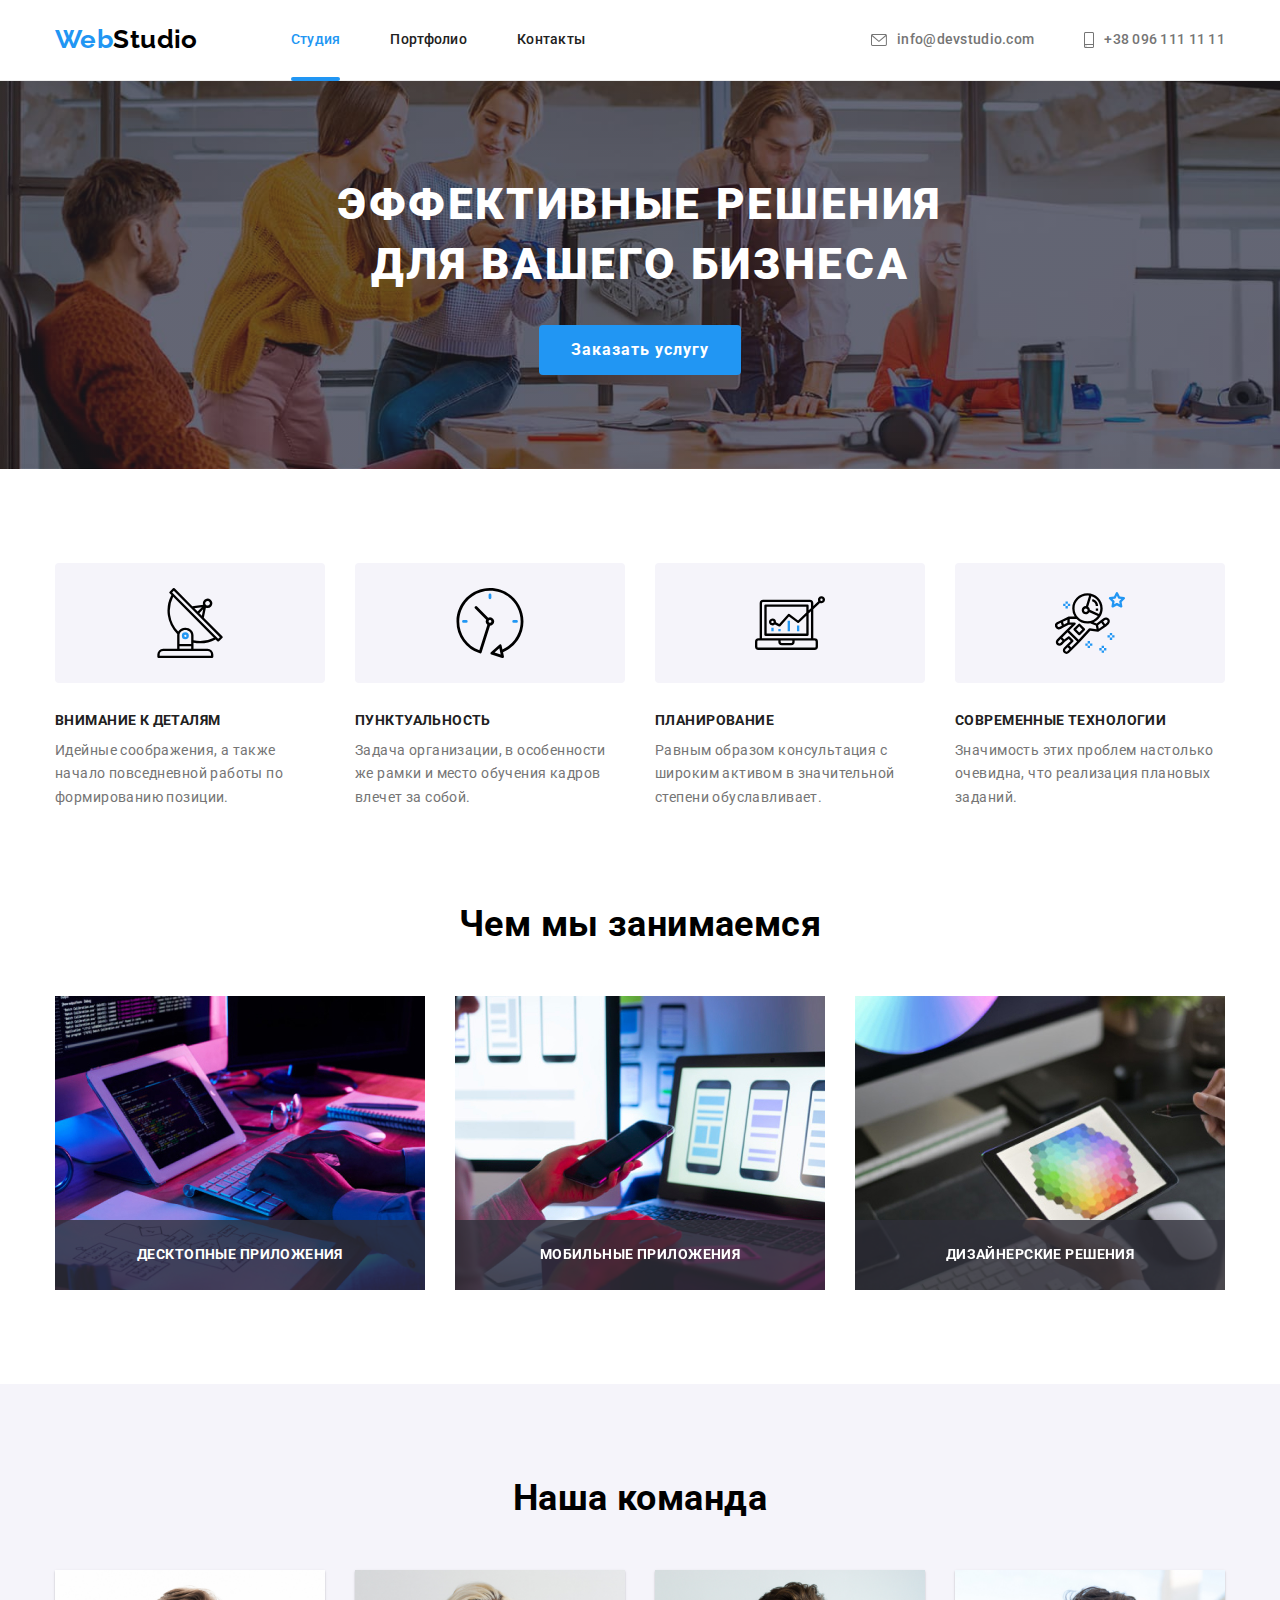
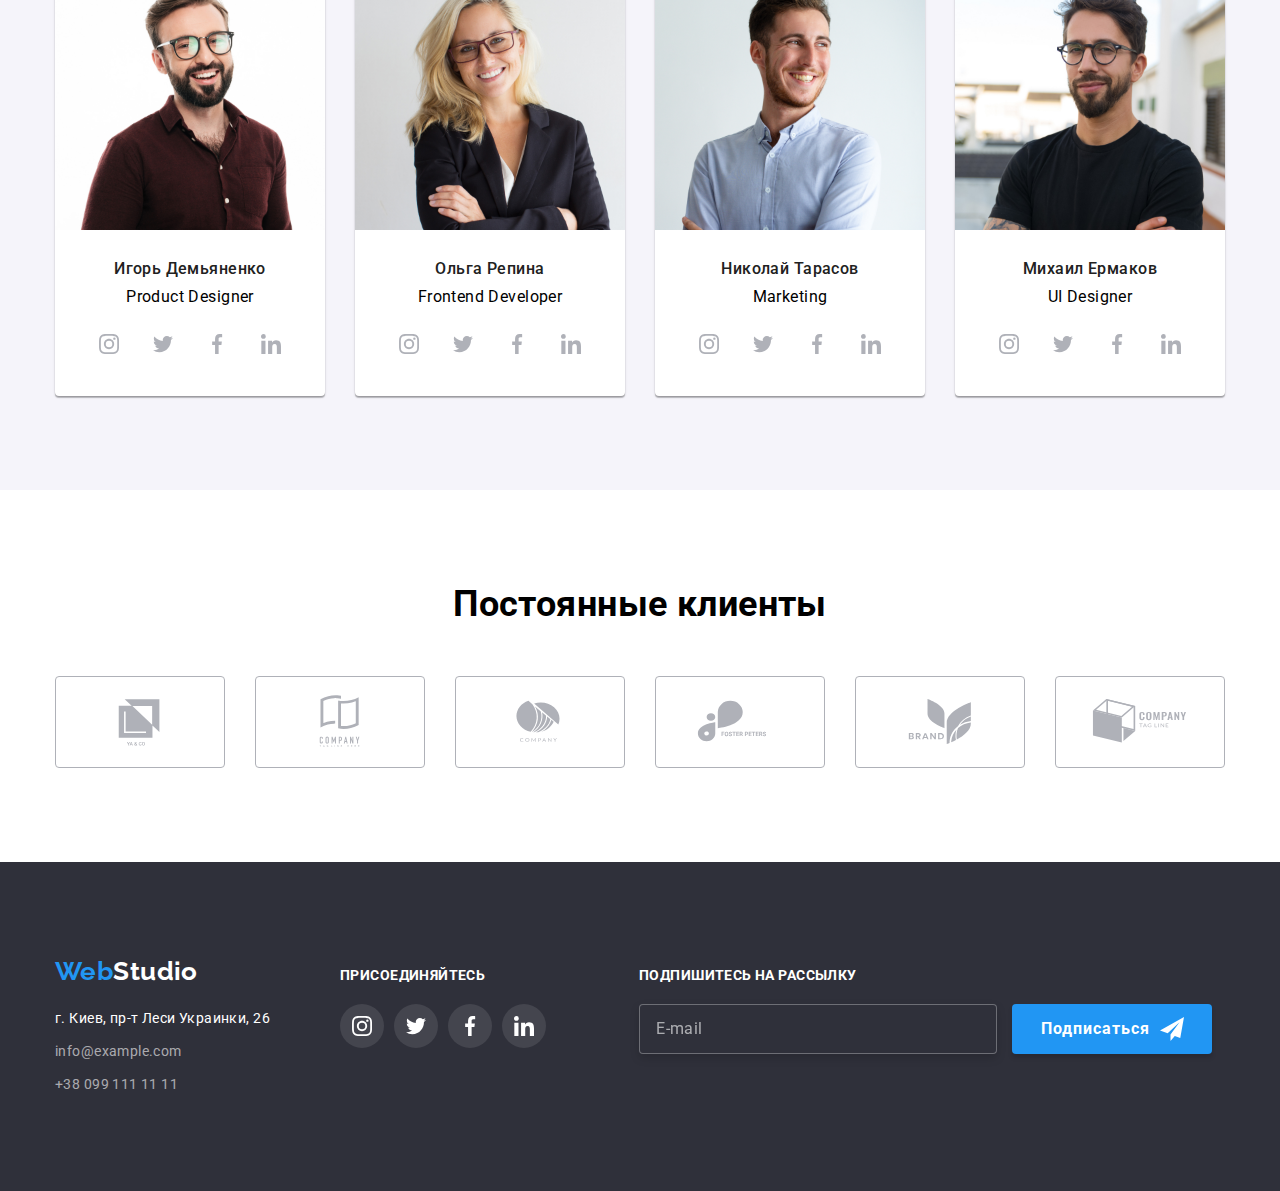
==== index.html @ c240062c "added: all scss" ====
<!DOCTYPE html>
<html lang="ru">
  <head>
    <meta charset="UTF-8" />
    <meta http-equiv="X-UA-Compatible" content="IE=edge" />
    <meta name="viewport" content="width=device-width, initial-scale=1.0" />
    <title>WebStudio</title>
    <link
      href="https://fonts.googleapis.com/css2?family=Raleway:wght@700&family=Roboto:wght@400;500;700;900&display=swap"
      rel="stylesheet"
    />
    <link
      rel="stylesheet"
      href="https://cdnjs.cloudflare.com/ajax/libs/modern-normalize/1.1.0/modern-normalize.min.css"
    />
    <link rel="stylesheet" href="./css/styles.css" />
    <link rel="stylesheet" href="./css/main.min.css" />
    <link rel="stylesheet" href="./js/modal.js" />
  </head>
  <body>
    <header class="header-border">
      <div class="container header-formating">
        <nav class="header-formating">
          <a href="./index.html" class="logo" aria-label="Логотип"
            >Web<span class="logohead-second-color">Studio</span></a
          >
          <ul class="header-nav">
            <li class="header-nav-item">
              <a href="./index.html" class="nav-link nav-link-color">Студия</a>
            </li>
            <li class="header-nav-item">
              <a href="./portfolio.html" class="nav-link">Портфолио</a>
            </li>
            <li class="header-nav-item"><a href="" class="nav-link">Контакты</a></li>
          </ul>
        </nav>

        <ul class="head-contacts">
          <li class="item">
            <a
              href="mailto:info@devstudio.com"
              class="head-contacts-link"
              aria-label="Ссылка на почту"
            >
              <svg class="contact-icon" width="16px" height="12px" aria-label="Иконка конверта">
                <use href="./images/sprite.svg#iconmail"></use>
              </svg>
              info@devstudio.com
            </a>
          </li>
          <li class="item">
            <a href="tel:+380961111111" class="head-contacts-link" aria-label="Контактный телефон">
              <svg class="contact-icon" width="10px" height="16px" aria-label="Иконка телефона">
                <use href="./images/sprite.svg#iconsmartphone"></use>
              </svg>
              +38 096 111 11 11
            </a>
          </li>
        </ul>
      </div>
    </header>

    <!-- main -->
    <main>
      <!-- Section 1 Main image with button-->
      <section class="section main-header-bg">
        <h1 class="main-header">Эффективные решения для вашего бизнеса</h1>
        <button data-modal-open type="button" class="button-order">Заказать услугу</button>
      </section>
      <!-- Modal window -->
      <div class="backdrop is-hidden" data-modal>
        <div class="modal modal-container">
          <button data-modal-close type="button" class="modal-close">
            <svg class="icon-close" aria-label="Иконка закрыть">
              <use href="./images/sprite.svg#iconclose"></use>
            </svg>
          </button>
          <form class="modal-form">
            <p class="modal-description">Оставьте свои данные, мы вам перезвоним</p>
            <label class="form-area">
              <input type="text" name="name" class="form-input" />
              <svg class="form-icon" aria-label="Иконка человека">
                <use href="./images/sprite.svg#iconname"></use>
              </svg>
              <span class="form-title" aria-label="Имя">Имя</span>
            </label>
            <label class="form-area">
              <input type="tel" name="phone" class="form-input" />
              <svg class="form-icon" aria-label="Иконка телефона">
                <use href="./images/sprite.svg#iconphone"></use>
              </svg>
              <span class="form-title" aria-label="Телефон">Телефон</span>
            </label>
            <label class="form-area">
              <input type="tel" name="email" class="form-input" />
              <svg class="form-icon" aria-label="Иконка почты">
                <use href="./images/sprite.svg#iconmodalmail"></use>
              </svg>
              <span class="form-title" aria-label="Почта">Почта</span>
            </label>
            <label class="form-area">
              <span class="form-title">Комментарии</span>
              <textarea name="comment" placeholder="Введите текст"></textarea>
            </label>
            <div class="agreement-position">
              <label class="form-area-agreement">
                <span>
                  <input type="checkbox" class="agreement" />Соглашаюсь с рассылкой и принимаю

                  <a href="" aria-label="Условия договора">Условия договора</a>

                  <svg class="agreement-icon" aria-label="Иконка подтверждения">
                    <use href="./images/sprite.svg#iconcheck"></use>
                  </svg>
                </span>
              </label>
            </div>
            <button type="submit" class="modal-button">Отправить</button>
          </form>
        </div>
      </div>
      <!-- Section 2 Work's specification -->
      <section class="section">
        <div class="container">
          <!-- Header will be hiden later -->
          <h2 class="visually-hidden">Особенности</h2>
          <ul class="specification-list">
            <li class="item">
              <div class="spec-container">
                <svg class="icon-spec" width="70px" height="70px" aria-label="Иконка спутника">
                  <use href="./images/sprite.svg#iconsatellite"></use>
                </svg>
              </div>
              <h3 class="specifications-header-style">Внимание к деталям</h3>
              <p class="specification-title">
                Идейные соображения, а также начало повседневной работы по формированию позиции.
              </p>
            </li>
            <li class="item item-punctuality">
              <div class="spec-container">
                <svg class="icon-spec" width="70px" height="70px" aria-label="Иконка часов">
                  <use href="./images/sprite.svg#iconclock"></use>
                </svg>
              </div>
              <h3 class="specifications-header-style">Пунктуальность</h3>
              <p class="specification-title">
                Задача организации, в особенности же рамки и место обучения кадров влечет за собой.
              </p>
            </li>
            <li class="item item-planing">
              <div class="spec-container">
                <svg class="icon-spec" width="70px" height="70px" aria-label="Иконка графика">
                  <use href="./images/sprite.svg#icondiagram"></use>
                </svg>
              </div>
              <h3 class="specifications-header-style">Планирование</h3>
              <p class="specification-title">
                Равным образом консультация с широким активом в значительной степени обуславливает.
              </p>
            </li>
            <li class="item item-technology">
              <div class="spec-container">
                <svg class="icon-spec" width="70px" height="70px" aria-label="Иконка астронавт">
                  <use href="./images/sprite.svg#iconastronaut"></use>
                </svg>
              </div>
              <h3 class="specifications-header-style">Современные технологии</h3>
              <p class="specification-title">
                Значимость этих проблем настолько очевидна, что реализация плановых заданий.
              </p>
            </li>
          </ul>
        </div>
      </section>
      <!-- Section 3 Field of activity-->
      <section class="section no-top-padding">
        <div class="container">
          <h2 class="secondary-header">Чем мы занимаемся</h2>
          <ul class="activity-list">
            <li class="item">
              <div class="activity-image">
                <img
                  src="./images/pc.jpg"
                  alt="Разработка для ПК"
                  width="370"
                  aria-label="Картинка с копьютером"
                />
                <h3 class="activity-description">Десктопные приложения</h3>
              </div>
            </li>
            <li class="item">
              <div class="activity-image">
                <img
                  src="./images/phone.jpg"
                  alt="Разработка для смартфонов"
                  width="370"
                  aria-label="Картинка с смартфоном"
                />
                <h3 class="activity-description">Мобильные приложения</h3>
              </div>
            </li>
            <li class="item">
              <div class="activity-image">
                <img
                  src="./images/tablets.jpg"
                  alt="Разработка для планшетов"
                  width="370"
                  aria-label="Картинка с палитрой"
                />
                <h3 class="activity-description">Дизайнерские решения</h3>
              </div>
            </li>
          </ul>
        </div>
      </section>
      <!-- Section 4 Staff-->
      <section class="section staff-section">
        <div class="container">
          <h2 class="secondary-header">Наша команда</h2>
          <ul class="staff-list">
            <li class="staff-style">
              <img src="./images/Igor.jpg" alt="Игорь Демьяненко" width="270" />
              <div class="staff-container">
                <h3 class="staff-title">Игорь Демьяненко</h3>
                <p class="staff-descript">Product Designer</p>
                <ul class="social-list">
                  <li>
                    <a href="" class="social-links" aria-label="Ссылка на инстаграмм">
                      <svg class="social-icon" aria-label="Иконка инстаграмм">
                        <use href="./images/sprite.svg#iconinst"></use>
                      </svg>
                    </a>
                  </li>
                  <li>
                    <a href="" class="social-links" aria-label="Ссылка на твиттер">
                      <svg class="social-icon" aria-label="Иконка твиттера">
                        <use href="./images/sprite.svg#icontwitter"></use>
                      </svg>
                    </a>
                  </li>
                  <li>
                    <a href="" class="social-links" aria-label="Ссылка на фэйсбук">
                      <svg class="social-icon" aria-label="Иконка фэйсбука">
                        <use href="./images/sprite.svg#iconfacebook"></use>
                      </svg>
                    </a>
                  </li>
                  <li>
                    <a href="" class="social-links" aria-label="Ссылка на линкедин">
                      <svg class="social-icon" aria-label="Иконка линкедин">
                        <use href="./images/sprite.svg#iconlinkedin"></use>
                      </svg>
                    </a>
                  </li>
                </ul>
              </div>
            </li>
            <li class="staff-style">
              <img src="./images/Olga.jpg" alt="Ольга Репина" width="270" />
              <div class="staff-container">
                <h3 class="staff-title">Ольга Репина</h3>
                <p class="staff-descript">Frontend Developer</p>
                <ul class="social-list">
                  <li>
                    <a href="" class="social-links">
                      <svg class="social-icon">
                        <use href="./images/sprite.svg#iconinst"></use>
                      </svg>
                    </a>
                  </li>
                  <li>
                    <a href="" class="social-links">
                      <svg class="social-icon">
                        <use href="./images/sprite.svg#icontwitter"></use>
                      </svg>
                    </a>
                  </li>
                  <li>
                    <a href="" class="social-links">
                      <svg class="social-icon">
                        <use href="./images/sprite.svg#iconfacebook"></use>
                      </svg>
                    </a>
                  </li>
                  <li>
                    <a href="" class="social-links">
                      <svg class="social-icon">
                        <use href="./images/sprite.svg#iconlinkedin"></use>
                      </svg>
                    </a>
                  </li>
                </ul>
              </div>
            </li>
            <li class="staff-style">
              <img src="./images/Nikolay.jpg" alt="Николай Тарасов" width="270" />
              <div class="staff-container">
                <h3 class="staff-title">Николай Тарасов</h3>
                <p class="staff-descript">Marketing</p>
                <ul class="social-list">
                  <li>
                    <a href="" class="social-links">
                      <svg class="social-icon">
                        <use href="./images/sprite.svg#iconinst"></use>
                      </svg>
                    </a>
                  </li>
                  <li>
                    <a href="" class="social-links">
                      <svg class="social-icon">
                        <use href="./images/sprite.svg#icontwitter"></use>
                      </svg>
                    </a>
                  </li>
                  <li>
                    <a href="" class="social-links">
                      <svg class="social-icon">
                        <use href="./images/sprite.svg#iconfacebook"></use>
                      </svg>
                    </a>
                  </li>
                  <li>
                    <a href="" class="social-links">
                      <svg class="social-icon">
                        <use href="./images/sprite.svg#iconlinkedin"></use>
                      </svg>
                    </a>
                  </li>
                </ul>
              </div>
            </li>
            <li class="staff-style">
              <img src="./images/Mihail.jpg" alt="Михаил Ермаков" width="270" />
              <div class="staff-container">
                <h3 class="staff-title">Михаил Ермаков</h3>
                <p class="staff-descript">UI Designer</p>
                <ul class="social-list">
                  <li>
                    <a href="" class="social-links">
                      <svg class="social-icon">
                        <use href="./images/sprite.svg#iconinst"></use>
                      </svg>
                    </a>
                  </li>
                  <li>
                    <a href="" class="social-links">
                      <svg class="social-icon">
                        <use href="./images/sprite.svg#icontwitter"></use>
                      </svg>
                    </a>
                  </li>
                  <li>
                    <a href="" class="social-links">
                      <svg class="social-icon">
                        <use href="./images/sprite.svg#iconfacebook"></use>
                      </svg>
                    </a>
                  </li>
                  <li>
                    <a href="" class="social-links">
                      <svg class="social-icon">
                        <use href="./images/sprite.svg#iconlinkedin"></use>
                      </svg>
                    </a>
                  </li>
                </ul>
              </div>
            </li>
          </ul>
        </div>
      </section>
      <!-- Section 5 Clients -->
      <section class="section">
        <div class="container">
          <h2 class="secondary-header">Постоянные клиенты</h2>
          <ul class="clients-list">
            <li>
              <a href="" class="clients-links" aria-label="Ссылка на Ya&Co">
                <svg class="clients-icon" aria-label="Иконка Ya&Co">
                  <use href="./images/sprite.svg#iconlogo"></use>
                </svg>
              </a>
            </li>
            <li>
              <a href="" class="clients-links" aria-label="Ссылка на Tagline">
                <svg class="clients-icon" aria-label="Иконка Tagline">
                  <use href="./images/sprite.svg#icontagline1"></use>
                </svg>
              </a>
            </li>
            <li>
              <a href="" class="clients-links" aria-label="Ссылка на Company">
                <svg class="clients-icon" aria-label="Иконка Company">
                  <use href="./images/sprite.svg#iconcompany"></use>
                </svg>
              </a>
            </li>
            <li>
              <a href="" class="clients-links" aria-label="Ссылка на Fosters">
                <svg class="clients-icon" aria-label="Иконка Fosters">
                  <use href="./images/sprite.svg#iconfoster"></use>
                </svg>
              </a>
            </li>
            <li>
              <a href="" class="clients-links" aria-label="Ссылка на Brand">
                <svg class="clients-icon" aria-label="Иконка Brand">
                  <use href="./images/sprite.svg#iconbrand"></use>
                </svg>
              </a>
            </li>
            <li>
              <a href="" class="clients-links" aria-label="Ссылка на Tagline 2">
                <svg class="clients-icon" aria-label="Иконка Tagline 2">
                  <use href="./images/sprite.svg#icontagline2"></use>
                </svg>
              </a>
            </li>
          </ul>
        </div>
      </section>
    </main>
    <!-- Footer -->
    <footer class="section footer-padding footer-style">
      <div class="container footer-formating">
        <address class="footer-text-normal">
          <a href="./index.html" class="logo logo-footer" aria-label="Логотип"
            >Web<span class="logofooter-second-color">Studio</span></a
          >
          <p class="adress">г. Киев, пр-т Леси Украинки, 26</p>
          <a
            href="mailto:info@example.com"
            class="footer-contacts-link"
            aria-label="Ссылка на почту"
            >info@example.com</a
          >
          <a href="tel:+380991111111" class="footer-contacts-link" aria-label="Контактный телефон"
            >+38 099 111 11 11</a
          >
        </address>

        <div class="footer-soc-container">
          <p class="text-connect">присоединяйтесь</p>
          <ul class="footer-soc-list">
            <li>
              <a href="" class="social-links-footer" aria-label="Ссылка на инстаграмм">
                <svg class="social-icon-footer" aria-label="Иконка инстаграмм">
                  <use href="./images/sprite.svg#iconinst"></use>
                </svg>
              </a>
            </li>
            <li>
              <a href="" class="social-links-footer" aria-label="Ссылка на твиттер">
                <svg class="social-icon-footer" aria-label="Иконка твиттера">
                  <use href="./images/sprite.svg#icontwitter"></use>
                </svg>
              </a>
            </li>
            <li>
              <a href="" class="social-links-footer" aria-label="Ссылка на фэйсбук">
                <svg class="social-icon-footer" aria-label="Иконка фэйсбук">
                  <use href="./images/sprite.svg#iconfacebook"></use>
                </svg>
              </a>
            </li>
            <li>
              <a href="" class="social-links-footer" aria-label="Ссылка на линкедин">
                <svg class="social-icon-footer" aria-label="Иконка линкедин">
                  <use href="./images/sprite.svg#iconlinkedin"></use>
                </svg>
              </a>
            </li>
          </ul>
        </div>
        <!-- Subscribe -->
        <form class="footer-form">
          <p class="text-connect">Подпишитесь на рассылку</p>
          <label class="form-area-footer">
            <input type="text" name="email" class="form-input-footer" placeholder="E-mail" />
          </label>
          <button type="submit" class="button-footer">Подписаться</button>
        </form>
      </div>
    </footer>
    <script src="./js/modal.js"></script>
  </body>
</html>
---- css/styles.css ----
.visually-hidden {
    position: absolute;
    width: 1px;
    height: 1px;
    margin: -1px;
    border: 0;
    padding: 0;
    clip: rect(0 0 0 0);
    overflow: hidden;
}
---- css/main.min.css ----
.logo{margin-right:93px;font-family:'Raleway', sans-serif;font-size:26px;line-height:1.2;color:#2196F3;text-decoration:none}.logo-footer{margin-right:0;margin-bottom:20px}.logohead-second-color{color:#000000}.logofooter-second-color{display:inline-block;margin-bottom:20px;color:#fff}.main-header{width:696px;margin-bottom:30px;color:#fff}.main-header-bg{max-height:600px;max-width:1600px;margin-left:auto;margin-right:auto;padding-top:200px;padding-bottom:200px;display:-webkit-box;display:-ms-flexbox;display:flex;-webkit-box-orient:vertical;-webkit-box-direction:normal;-ms-flex-direction:column;flex-direction:column;text-align:center;-webkit-box-align:center;-ms-flex-align:center;align-items:center;background-image:-webkit-gradient(linear, left top, right top, from(rgba(47,48,58,0.4)), to(rgba(47,48,58,0.4))),url("../images/header.jpg");background-image:linear-gradient(to right, rgba(47,48,58,0.4), rgba(47,48,58,0.4)),url("../images/header.jpg");background-color:#C4C4C4;background-repeat:no-repeat;background-size:cover;background-position:center}.header-nav{display:-webkit-box;display:-ms-flexbox;display:flex}.header-nav-item:not(:last-child){margin-right:50px}.header-border{border-bottom:1px solid #ECECEC}.nav-link-color::after{position:absolute;display:-webkit-inline-box;display:-ms-inline-flexbox;display:inline-flex;content:"";left:0;bottom:-1px;width:100%;height:4px;border-radius:2px;background-color:#2196F3}.head-contacts{margin-left:auto;display:-webkit-box;display:-ms-flexbox;display:flex}.head-contacts .item:not(:last-child){margin-right:50px}.header-formating{display:-webkit-box;display:-ms-flexbox;display:flex;-webkit-box-align:center;-ms-flex-align:center;align-items:center}.nav-link{position:relative;display:block;padding-top:32px;padding-bottom:32px;font-weight:500;letter-spacing:0.02em;color:#212121;text-decoration:none;-webkit-transition:color 250ms cubic-bezier(0.4, 0, 0.2, 1);transition:color 250ms cubic-bezier(0.4, 0, 0.2, 1)}.nav-link:hover,.nav-link:focus{color:#2196F3}.nav-link-color{color:#2196F3}.head-contacts-link{display:-webkit-inline-box;display:-ms-inline-flexbox;display:inline-flex;-webkit-box-align:center;-ms-flex-align:center;align-items:center;padding-top:32px;padding-bottom:32px;font-weight:500;font-size:14px;line-height:1.14;letter-spacing:0.02em;color:#757575;text-decoration:none;-webkit-transition:color 250ms cubic-bezier(0.4, 0, 0.2, 1);transition:color 250ms cubic-bezier(0.4, 0, 0.2, 1)}.head-contacts-link:hover,.head-contacts-link:focus{color:#2196F3}.contact-icon{fill:#757575;margin-right:10px;-webkit-transition:fill 250ms cubic-bezier(0.4, 0, 0.2, 1);transition:fill 250ms cubic-bezier(0.4, 0, 0.2, 1)}.head-contacts-link:hover .contact-icon,.head-contacts-link:focus .contact-icon{fill:#2196F3}.button-order{display:inline-block;text-align:center;-webkit-box-align:center;-ms-flex-align:center;align-items:center;font-weight:700;letter-spacing:0.06em;padding:10px 32px;font-size:16px;line-height:1.87;background-color:#2196F3;color:#fff;border:none;border-radius:4px;cursor:pointer;-webkit-transition:background-color 250ms cubic-bezier(0.4, 0, 0.2, 1),-webkit-box-shadow 250ms cubic-bezier(0.4, 0, 0.2, 1);transition:background-color 250ms cubic-bezier(0.4, 0, 0.2, 1),-webkit-box-shadow 250ms cubic-bezier(0.4, 0, 0.2, 1);transition:background-color 250ms cubic-bezier(0.4, 0, 0.2, 1),box-shadow 250ms cubic-bezier(0.4, 0, 0.2, 1);transition:background-color 250ms cubic-bezier(0.4, 0, 0.2, 1),box-shadow 250ms cubic-bezier(0.4, 0, 0.2, 1),-webkit-box-shadow 250ms cubic-bezier(0.4, 0, 0.2, 1)}.button-order:hover,.button-order:focus{-webkit-box-shadow:0px 4px 4px rgba(0,0,0,0.15);box-shadow:0px 4px 4px rgba(0,0,0,0.15);background-color:#188CE8}.backdrop{position:fixed;top:0;left:0;width:100%;height:100%;background-color:rgba(0,0,0,0.2);opacity:1;-webkit-transition:opacity 250ms cubic-bezier(0.4, 0, 0.2, 1);transition:opacity 250ms cubic-bezier(0.4, 0, 0.2, 1)}.backdrop.is-hidden{opacity:0;pointer-events:none}.backdrop.is-hidden .modal{-webkit-transform:translate(-50%, -50%) scale(0.9);transform:translate(-50%, -50%) scale(0.9)}.modal{position:absolute;display:-webkit-inline-box;display:-ms-inline-flexbox;display:inline-flex;-webkit-box-pack:center;-ms-flex-pack:center;justify-content:center;text-align:center;top:50%;left:50%;min-width:528px;min-height:581px;background-color:#fff;-webkit-box-shadow:0px 1px 3px rgba(0,0,0,0.12),0px 1px 1px rgba(0,0,0,0.14),0px 2px 1px rgba(0,0,0,0.2);box-shadow:0px 1px 3px rgba(0,0,0,0.12),0px 1px 1px rgba(0,0,0,0.14),0px 2px 1px rgba(0,0,0,0.2);border-radius:4px;-webkit-transform:translate(-50%, -50%) scale(1);transform:translate(-50%, -50%) scale(1);-webkit-transition:-webkit-transform 250ms cubic-bezier(0.4, 0, 0.2, 1);transition:-webkit-transform 250ms cubic-bezier(0.4, 0, 0.2, 1);transition:transform 250ms cubic-bezier(0.4, 0, 0.2, 1);transition:transform 250ms cubic-bezier(0.4, 0, 0.2, 1), -webkit-transform 250ms cubic-bezier(0.4, 0, 0.2, 1)}.modal-form{width:448px}.modal-close{position:absolute;display:-webkit-box;display:-ms-flexbox;display:flex;-webkit-box-pack:center;-ms-flex-pack:center;justify-content:center;-webkit-box-align:center;-ms-flex-align:center;align-items:center;background-color:#fff;top:8px;right:8px;width:30px;height:30px;cursor:pointer;border:none;border:1px solid rgba(0,0,0,0.1);border-radius:50%}.modal p{margin-top:40px;margin-bottom:30px}.icon-close{width:11px;height:11px;fill:black;margin:0;padding:0;-webkit-transition:fill 250ms cubic-bezier(0.4, 0, 0.2, 1);transition:fill 250ms cubic-bezier(0.4, 0, 0.2, 1)}.modal-close:hover .icon-close,.modal-close:focus .icon-close{fill:#2196F3}.modal-description{font-size:20px;line-height:1.15;margin-left:auto;margin-right:auto;color:#212121}.form-area{position:relative;display:-webkit-box;display:-ms-flexbox;display:flex}.form-area:nth-child(-n+4){margin-bottom:28px}.form-input{display:block;padding-left:42px;padding-right:10px;width:100%;height:40px;border:1px solid rgba(33,33,33,0.2);border-radius:4px;-webkit-transition:border-color 250ms cubic-bezier(0.4, 0, 0.2, 1);transition:border-color 250ms cubic-bezier(0.4, 0, 0.2, 1);cursor:pointer}.form-input:focus{outline:none;border-color:#2196F3}.form-input:focus+.form-icon{fill:#2196F3}.form-icon{position:absolute;top:14px;left:15px;bottom:14px;width:18px;height:18px;-webkit-transition:fill 250ms cubic-bezier(0.4, 0, 0.2, 1);transition:fill 250ms cubic-bezier(0.4, 0, 0.2, 1)}.modal-form textarea{padding:0;resize:none;padding-top:12px;padding-left:16px;padding-right:10px;width:448px;height:120px;border:1px solid rgba(33,33,33,0.2);border-radius:4px;-webkit-transition:border-color 250ms cubic-bezier(0.4, 0, 0.2, 1);transition:border-color 250ms cubic-bezier(0.4, 0, 0.2, 1);cursor:pointer}.modal-form textarea:focus{outline:none;border-color:#2196F3}.modal-form textarea::-webkit-input-placeholder{padding:0;font-weight:400;font-size:14px;letter-spacing:0.01em;color:rgba(117,117,117,0.5)}.modal-form textarea:-ms-input-placeholder{padding:0;font-weight:400;font-size:14px;letter-spacing:0.01em;color:rgba(117,117,117,0.5)}.modal-form textarea::-ms-input-placeholder{padding:0;font-weight:400;font-size:14px;letter-spacing:0.01em;color:rgba(117,117,117,0.5)}.modal-form textarea::placeholder{padding:0;font-weight:400;font-size:14px;letter-spacing:0.01em;color:rgba(117,117,117,0.5)}.agreement{position:absolute;width:1px;height:1px;margin:-1px;border:0;padding:0;clip:rect(0 0 0 0);overflow:hidden}.agreement-position{margin-top:20px}.form-area-agreement{margin-top:20px;width:100%;font-weight:400;line-height:1.71}.form-area-agreement>span{position:relative}.agreement-icon{position:absolute;left:0;top:0;-webkit-transform:translateX(calc(-100% - 4px));transform:translateX(calc(-100% - 4px));width:16px;height:15px;border:2px solid #212121;border-radius:2px;fill:#fff;-webkit-transition:background-color 250ms cubic-bezier(0.4, 0, 0.2, 1),border-color 250ms cubic-bezier(0.4, 0, 0.2, 1);transition:background-color 250ms cubic-bezier(0.4, 0, 0.2, 1),border-color 250ms cubic-bezier(0.4, 0, 0.2, 1)}.agreement:checked ~ .agreement-icon{background-color:#2196F3;border-color:#2196F3}.form-title{position:absolute;-webkit-transform:translateY(calc(-100% - 4px));transform:translateY(calc(-100% - 4px));font-weight:400;font-size:12px;line-height:1.16;letter-spacing:0.01em;color:#757575}.modal-form a{color:#2196F3}.modal-button{display:-webkit-box;display:-ms-flexbox;display:flex;-webkit-box-align:center;-ms-flex-align:center;align-items:center;-webkit-box-pack:center;-ms-flex-pack:center;justify-content:center;min-width:200px;height:50px;margin-top:30px;margin-right:auto;margin-left:auto;margin-bottom:40px;padding-top:10px;padding-right:15px;padding-bottom:10px;padding-left:15px;background:#2196F3;-webkit-box-shadow:0px 4px 4px rgba(0,0,0,0.15);box-shadow:0px 4px 4px rgba(0,0,0,0.15);border-radius:4px;border-color:#2196F3;font-weight:700;font-style:normal;font-size:16px;line-height:1.87;letter-spacing:0.06em;color:#fff;cursor:pointer;-webkit-transition:background-color 250ms cubic-bezier(0.4, 0, 0.2, 1);transition:background-color 250ms cubic-bezier(0.4, 0, 0.2, 1)}.modal-button:hover,.modal-button:focus{background-color:#188CE8}.specifications-header-style{margin-bottom:10px;font-size:14px;text-transform:uppercase;color:#212121}.specification-title{font-weight:400;line-height:1.71;color:#757575}.specification-list{display:-webkit-box;display:-ms-flexbox;display:flex;-ms-flex-wrap:wrap;flex-wrap:wrap;-webkit-box-pack:justify;-ms-flex-pack:justify;justify-content:space-between}.specification-list .item{max-width:270px}.specification-list .item:nth-child(n+5){margin-top:30px}.spec-container{display:-webkit-box;display:-ms-flexbox;display:flex;height:120px;margin-bottom:30px;-webkit-box-align:center;-ms-flex-align:center;align-items:center;-webkit-box-pack:center;-ms-flex-pack:center;justify-content:center;background:#F5F4FA;border-radius:4px}.field-activity-section{margin-bottom:94px}.activity-list{display:-webkit-box;display:-ms-flexbox;display:flex;-ms-flex-wrap:wrap;flex-wrap:wrap;-webkit-box-pack:justify;-ms-flex-pack:justify;justify-content:space-between}.activity-list .item:nth-child(n+4){margin-top:30px}.activity-description{position:absolute;display:-webkit-inline-box;display:-ms-inline-flexbox;display:inline-flex;bottom:0;left:0;width:100%;height:70px;-webkit-box-pack:center;-ms-flex-pack:center;justify-content:center;-webkit-box-align:center;-ms-flex-align:center;align-items:center;font-weight:700;font-size:14px;line-height:1.14;letter-spacing:0.03em;text-transform:uppercase;color:#fff;background-color:rgba(47,48,58,0.8)}.activity-image{position:relative;display:-webkit-box;display:-ms-flexbox;display:flex}.staff-style{background-color:#FFFFFF;-webkit-box-shadow:0px 1px 3px rgba(0,0,0,0.12),0px 1px 1px rgba(0,0,0,0.14),0px 2px 1px rgba(0,0,0,0.2);box-shadow:0px 1px 3px rgba(0,0,0,0.12),0px 1px 1px rgba(0,0,0,0.14),0px 2px 1px rgba(0,0,0,0.2);border-radius:0px 0px 4px 4px}.staff-section{padding-top:94px;padding-bottom:94px;background-color:#F5F4FA}.staff-list{display:-webkit-box;display:-ms-flexbox;display:flex;-ms-flex-wrap:wrap;flex-wrap:wrap;-webkit-box-pack:justify;-ms-flex-pack:justify;justify-content:space-between}.staff-title{font-weight:500;font-size:16px;color:#212121}.staff-descript{margin-top:10px;font-weight:400;font-size:16px}.staff-container{max-width:270px;text-align:center;margin-top:30px;margin-bottom:30px;margin-left:32px;margin-right:32px}.social-list{display:-webkit-box;display:-ms-flexbox;display:flex;-webkit-box-align:center;-ms-flex-align:center;align-items:center;margin-top:16px;margin-left:auto;margin-right:auto;-webkit-box-pack:justify;-ms-flex-pack:justify;justify-content:space-between}.social-links{display:-webkit-box;display:-ms-flexbox;display:flex;-webkit-box-pack:center;-ms-flex-pack:center;justify-content:center;-webkit-box-align:center;-ms-flex-align:center;align-items:center;border-radius:50%;padding:0;margin:0;width:44px;height:44px;-webkit-transition:background-color 250ms cubic-bezier(0.4, 0, 0.2, 1);transition:background-color 250ms cubic-bezier(0.4, 0, 0.2, 1)}.social-links:hover,.social-links:focus{background-color:#2196F3}.social-links:hover .social-icon,.social-links:focus .social-icon{fill:#FFFFFF}.social-icon{display:-webkit-inline-box;display:-ms-inline-flexbox;display:inline-flex;margin:0;padding:0;width:20px;height:20px;fill:#AFB1B8;-webkit-transition:fill 250ms cubic-bezier(0.4, 0, 0.2, 1);transition:fill 250ms cubic-bezier(0.4, 0, 0.2, 1)}.clients-list{display:-webkit-box;display:-ms-flexbox;display:flex;-webkit-box-align:center;-ms-flex-align:center;align-items:center;-webkit-box-pack:justify;-ms-flex-pack:justify;justify-content:space-between}.clients-icon{width:106px;height:60px;fill:#AFB1B8;-webkit-transition:fill 250ms cubic-bezier(0.4, 0, 0.2, 1);transition:fill 250ms cubic-bezier(0.4, 0, 0.2, 1)}.clients-links{display:-webkit-inline-box;display:-ms-inline-flexbox;display:inline-flex;-webkit-box-align:center;-ms-flex-align:center;align-items:center;-webkit-box-pack:center;-ms-flex-pack:center;justify-content:center;width:170px;height:92px;border:1px solid #AFB1B8;border-radius:4px;-webkit-transition:border 250ms cubic-bezier(0.4, 0, 0.2, 1);transition:border 250ms cubic-bezier(0.4, 0, 0.2, 1)}.clients-links:hover .clients-icon,.clients-links:focus .clients-icon{fill:#2196F3}.clients-links:hover,.clients-links:focus{border:1px solid #2196F3}.filter-list{display:-webkit-box;display:-ms-flexbox;display:flex;-webkit-box-pack:center;-ms-flex-pack:center;justify-content:center}.filter-list .item:not(:last-child){margin-right:8px}.filter-buttons-styles{display:inline-block;padding-top:6px;padding-bottom:6px;padding-right:22px;padding-left:22px;font-weight:500;font-size:16px;line-height:1.62;text-align:center;border-style:none;border-radius:4px;background-color:#F5F4FA;color:#212121;cursor:pointer;-webkit-transition:background-color 250ms cubic-bezier(0.4, 0, 0.2, 1),color 250ms cubic-bezier(0.4, 0, 0.2, 1),-webkit-box-shadow 250ms cubic-bezier(0.4, 0, 0.2, 1);transition:background-color 250ms cubic-bezier(0.4, 0, 0.2, 1),color 250ms cubic-bezier(0.4, 0, 0.2, 1),-webkit-box-shadow 250ms cubic-bezier(0.4, 0, 0.2, 1);transition:background-color 250ms cubic-bezier(0.4, 0, 0.2, 1),box-shadow 250ms cubic-bezier(0.4, 0, 0.2, 1),color 250ms cubic-bezier(0.4, 0, 0.2, 1);transition:background-color 250ms cubic-bezier(0.4, 0, 0.2, 1),box-shadow 250ms cubic-bezier(0.4, 0, 0.2, 1),color 250ms cubic-bezier(0.4, 0, 0.2, 1),-webkit-box-shadow 250ms cubic-bezier(0.4, 0, 0.2, 1)}.filter-buttons-styles:hover,.filter-buttons-styles:focus{-webkit-box-shadow:0px 3px 1px rgba(0,0,0,0.1),0px 1px 2px rgba(0,0,0,0.08),0px 2px 2px rgba(0,0,0,0.12);box-shadow:0px 3px 1px rgba(0,0,0,0.1),0px 1px 2px rgba(0,0,0,0.08),0px 2px 2px rgba(0,0,0,0.12);background-color:#2196F3;color:#fff}.portfolio-list{display:-webkit-box;display:-ms-flexbox;display:flex;-ms-flex-wrap:wrap;flex-wrap:wrap;gap:30px}.portfolio-descript{font-weight:400;font-size:16px;line-height:1.87;color:#757575}.portfolio-title{font-weight:700;font-size:18px;line-height:2;letter-spacing:0.06em;color:#212121}.portfolio-container{padding-top:20px;padding-bottom:20px;padding-left:24px;padding-right:24px;border-left:1px solid #EEEEEE;border-right:1px solid #EEEEEE;border-bottom:1px solid #EEEEEE}.portfolio-cards{-webkit-box-sizing:border-box;box-sizing:border-box}.portfolio-cards-link{display:block;-webkit-transition:-webkit-box-shadow 250ms cubic-bezier(0.4, 0, 0.2, 1);transition:-webkit-box-shadow 250ms cubic-bezier(0.4, 0, 0.2, 1);transition:box-shadow 250ms cubic-bezier(0.4, 0, 0.2, 1);transition:box-shadow 250ms cubic-bezier(0.4, 0, 0.2, 1), -webkit-box-shadow 250ms cubic-bezier(0.4, 0, 0.2, 1)}.portfolio-cards-link:hover,.portfolio-cards-link:focus{-webkit-box-shadow:0px 1px 1px rgba(0,0,0,0.12),0px 4px 4px rgba(0,0,0,0.06),1px 4px 6px rgba(0,0,0,0.16);box-shadow:0px 1px 1px rgba(0,0,0,0.12),0px 4px 4px rgba(0,0,0,0.06),1px 4px 6px rgba(0,0,0,0.16)}.portfolio-cards-link:hover .portfolio-overlay-description,.portfolio-cards-link:focus .portfolio-overlay-description{-webkit-transform:translateY(0);transform:translateY(0)}.portfolio-overlay{position:relative;overflow:hidden}.portfolio-overlay-description{position:absolute;display:-webkit-inline-box;display:-ms-inline-flexbox;display:inline-flex;width:100%;height:100%;top:0;left:0;-webkit-transform:translateY(100%);transform:translateY(100%);-webkit-transition:-webkit-transform 250ms cubic-bezier(0.4, 0, 0.2, 1);transition:-webkit-transform 250ms cubic-bezier(0.4, 0, 0.2, 1);transition:transform 250ms cubic-bezier(0.4, 0, 0.2, 1);transition:transform 250ms cubic-bezier(0.4, 0, 0.2, 1), -webkit-transform 250ms cubic-bezier(0.4, 0, 0.2, 1);padding-top:63px;padding-right:24px;padding-left:24px;padding-bottom:63px;font-weight:400;font-size:18px;line-height:1.55;letter-spacing:0.03em;color:#fff;background:rgba(33,150,243,0.9);text-shadow:0px 4px 4px rgba(0,0,0,0.25)}.portfolio-cards a{text-decoration:none}.footer-style{background-color:#2F303A}.footer-contacts-link{display:block;font-weight:400;font-size:14px;line-height:1.71;color:rgba(255,255,255,0.6);text-decoration:none;-webkit-transition:color 250ms cubic-bezier(0.4, 0, 0.2, 1);transition:color 250ms cubic-bezier(0.4, 0, 0.2, 1)}.footer-contacts-link:last-child{margin-top:9px}.footer-contacts-link:hover,.footer-contacts-link:focus{color:#2196F3}.footer-padding{padding-top:60px;padding-bottom:60px}.footer-text-normal{font-style:normal}.footer-formating{display:-webkit-box;display:-ms-flexbox;display:flex;-webkit-box-align:baseline;-ms-flex-align:baseline;align-items:baseline}.footer-soc-list{display:-webkit-box;display:-ms-flexbox;display:flex}.footer-soc-container{display:-webkit-box;display:-ms-flexbox;display:flex;-webkit-box-orient:vertical;-webkit-box-direction:normal;-ms-flex-direction:column;flex-direction:column;margin-left:70px}.footer-soc-container p{margin-bottom:20px}.footer-soc-container li:not(:last-child){margin-right:10px}.social-links-footer{display:-webkit-box;display:-ms-flexbox;display:flex;-webkit-box-pack:center;-ms-flex-pack:center;justify-content:center;-webkit-box-align:center;-ms-flex-align:center;align-items:center;border-radius:50%;padding:0;margin:0;width:44px;height:44px;background-color:rgba(255,255,255,0.1);-webkit-transition:background-color 250ms cubic-bezier(0.4, 0, 0.2, 1);transition:background-color 250ms cubic-bezier(0.4, 0, 0.2, 1)}.social-links-footer:hover,.social-links-footer:focus{background-color:#2196F3}.social-icon-footer{display:-webkit-inline-box;display:-ms-inline-flexbox;display:inline-flex;margin:0;padding:0;width:20px;height:20px;fill:#FFFFFF}.text-connect{text-transform:uppercase;color:#FFFFFF}.footer-form{margin-left:93px}.form-area-footer{display:-webkit-inline-box;display:-ms-inline-flexbox;display:inline-flex;margin-top:20px}.form-input-footer{padding-left:16px;width:358px;height:50px;border:1px solid rgba(255,255,255,0.3);-webkit-filter:drop-shadow(0px 4px 4px rgba(0,0,0,0.15));filter:drop-shadow(0px 4px 4px rgba(0,0,0,0.15));border-radius:4px;background-color:#2F303A;color:#fff}.form-input-footer::-webkit-input-placeholder{padding-top:15px;font-style:normal;font-weight:400;font-size:16px;line-height:1.25;letter-spacing:0.03em;color:rgba(255,255,255,0.6)}.form-input-footer:-ms-input-placeholder{padding-top:15px;font-style:normal;font-weight:400;font-size:16px;line-height:1.25;letter-spacing:0.03em;color:rgba(255,255,255,0.6)}.form-input-footer::-ms-input-placeholder{padding-top:15px;font-style:normal;font-weight:400;font-size:16px;line-height:1.25;letter-spacing:0.03em;color:rgba(255,255,255,0.6)}.form-input-footer::placeholder{padding-top:15px;font-style:normal;font-weight:400;font-size:16px;line-height:1.25;letter-spacing:0.03em;color:rgba(255,255,255,0.6)}.button-footer{display:-webkit-inline-box;display:-ms-inline-flexbox;display:inline-flex;margin-left:12px;padding-left:29px;padding-right:28px;padding-top:10px;padding-bottom:10px;outline:none;min-width:200px;height:50px;font-style:normal;font-weight:700;font-size:16px;line-height:1.87;-webkit-box-align:center;-ms-flex-align:center;align-items:center;text-align:center;letter-spacing:0.06em;color:#fff;border:0px;-webkit-box-shadow:0px 4px 4px rgba(0,0,0,0.15);box-shadow:0px 4px 4px rgba(0,0,0,0.15);border-radius:4px;border-color:#2196F3;background-color:#2196F3;cursor:pointer}.button-footer::after{display:block;margin-left:10px;content:"";width:24px;height:24px;background-image:url("../images/iconplane.svg");background-size:contain;background-repeat:no-repeat}.adress{margin-bottom:9px;font-weight:400;font-size:14px;line-height:1.71;letter-spacing:0.03em;color:#fff}body{font-family:'Roboto', sans-serif;font-weight:700;font-size:14px;line-height:1.14;letter-spacing:0.03em;color:var(--links-gray)}.section{padding-top:94px;padding-bottom:94px}.container{margin-left:auto;margin-right:auto;padding-left:15px;padding-right:15px;width:1200px}.no-top-padding{padding-top:0;padding-bottom:94}.no-bot-padding{padding-bottom:0}.custom-top-padding{padding-top:50px}img{display:block}h1,h2,h3,p,ul{margin:0;padding:0}li{list-style-type:none}h1{font-weight:900;font-size:44px;line-height:1.36;text-align:center;letter-spacing:0.06em;text-transform:uppercase;color:var(--primary-text-color)}.secondary-header{margin-bottom:50px;font-size:36px;line-height:1.16;text-align:center;color:var(--main-black-color)}
/*# sourceMappingURL=main.min.css.map */
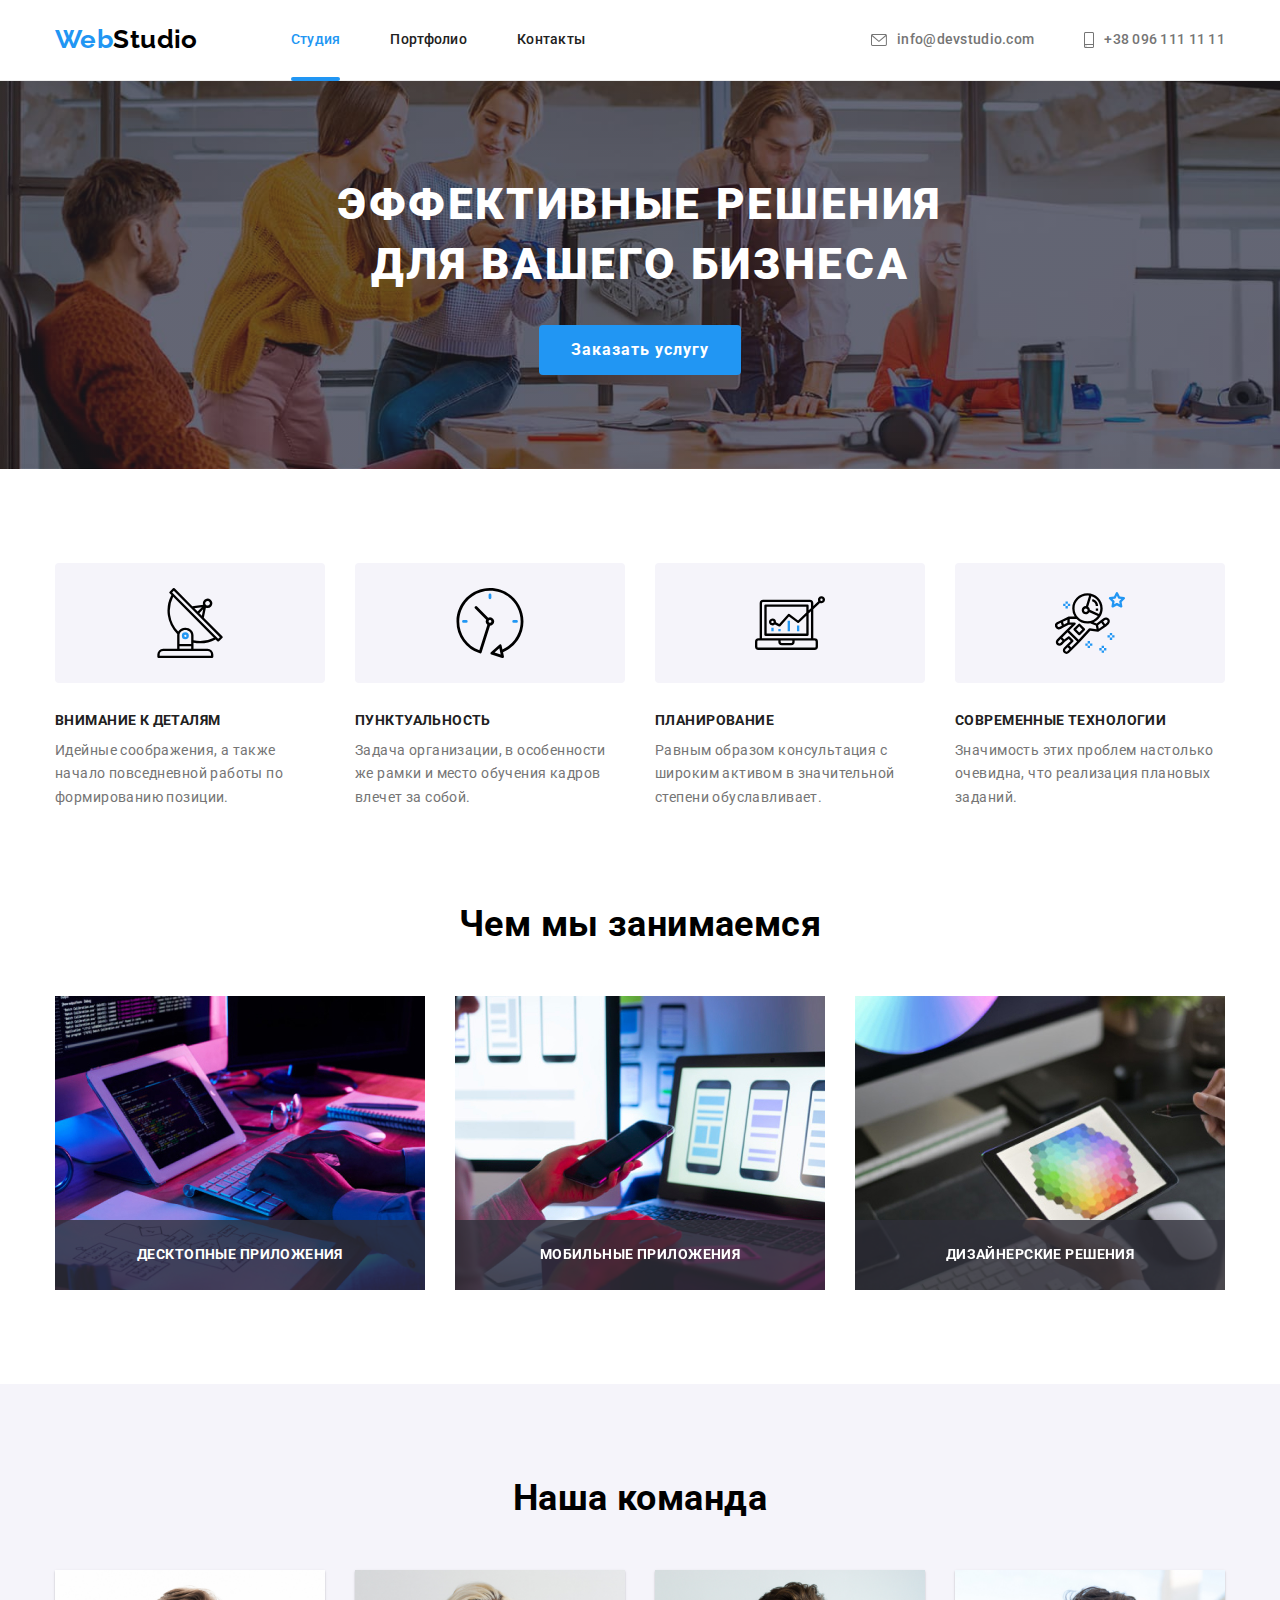
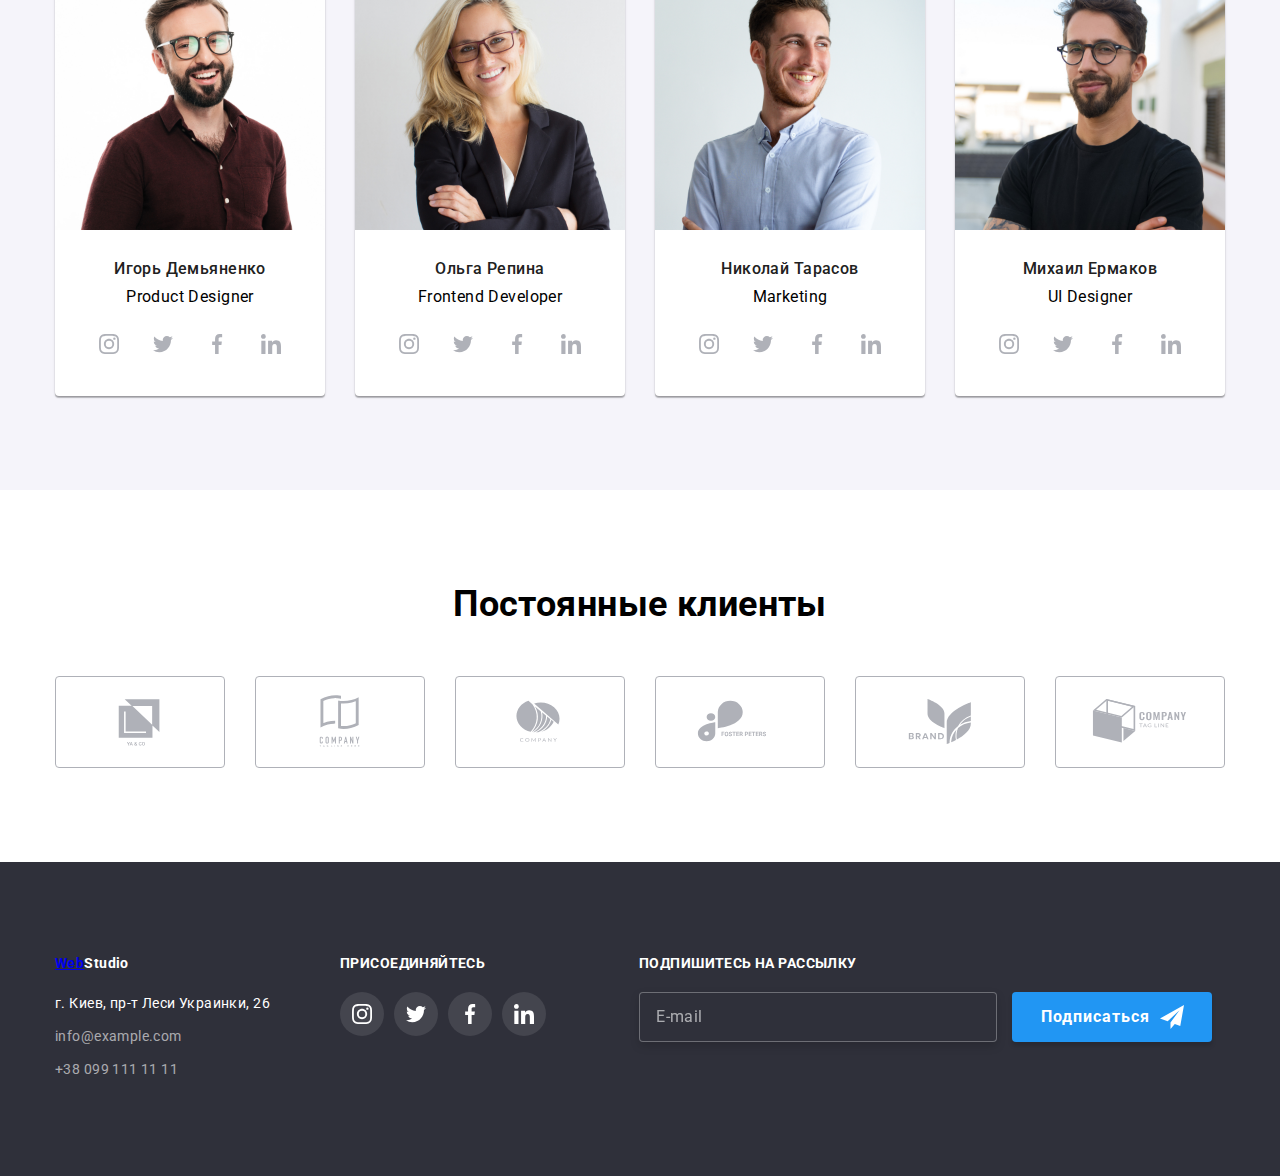
==== commit 6e1f9292: "Fixed with BEM: header, logo, 1-2 sections" ====
--- a/index.html
+++ b/index.html
@@ -13,7 +13,6 @@
       rel="stylesheet"
       href="https://cdnjs.cloudflare.com/ajax/libs/modern-normalize/1.1.0/modern-normalize.min.css"
     />
-    <link rel="stylesheet" href="./css/styles.css" />
     <link rel="stylesheet" href="./css/main.min.css" />
     <link rel="stylesheet" href="./js/modal.js" />
   </head>
@@ -21,36 +20,36 @@
     <header class="header-border">
       <div class="container header-formating">
         <nav class="header-formating">
-          <a href="./index.html" class="logo" aria-label="Логотип"
-            >Web<span class="logohead-second-color">Studio</span></a
+          <a href="./index.html" class="header-formating__logo" aria-label="Логотип"
+            >Web<span class="header-formating__logo--2color">Studio</span></a
           >
           <ul class="header-nav">
-            <li class="header-nav-item">
-              <a href="./index.html" class="nav-link nav-link-color">Студия</a>
-            </li>
-            <li class="header-nav-item">
-              <a href="./portfolio.html" class="nav-link">Портфолио</a>
-            </li>
-            <li class="header-nav-item"><a href="" class="nav-link">Контакты</a></li>
+            <li class="header-nav__item">
+              <a href="./index.html" class="header-nav__link header-nav__link--2color">Студия</a>
+            </li>
+            <li class="header-nav__item">
+              <a href="./portfolio.html" class="header-nav__link">Портфолио</a>
+            </li>
+            <li class="header-nav__item"><a href="" class="header-nav__link">Контакты</a></li>
           </ul>
         </nav>
 
-        <ul class="head-contacts">
-          <li class="item">
+        <ul class="header-contacts">
+          <li class="header-contacts__item">
             <a
               href="mailto:info@devstudio.com"
-              class="head-contacts-link"
+              class="header-contacts__link"
               aria-label="Ссылка на почту"
             >
-              <svg class="contact-icon" width="16px" height="12px" aria-label="Иконка конверта">
+              <svg class="header-contacts__icon" width="16px" height="12px" aria-label="Иконка конверта">
                 <use href="./images/sprite.svg#iconmail"></use>
               </svg>
               info@devstudio.com
             </a>
           </li>
-          <li class="item">
-            <a href="tel:+380961111111" class="head-contacts-link" aria-label="Контактный телефон">
-              <svg class="contact-icon" width="10px" height="16px" aria-label="Иконка телефона">
+          <li class="header-contacts__item">
+            <a href="tel:+380961111111" class="header-contacts__link" aria-label="Контактный телефон">
+              <svg class="header-contacts__icon" width="10px" height="16px" aria-label="Иконка телефона">
                 <use href="./images/sprite.svg#iconsmartphone"></use>
               </svg>
               +38 096 111 11 11
@@ -71,51 +70,51 @@
       <div class="backdrop is-hidden" data-modal>
         <div class="modal modal-container">
           <button data-modal-close type="button" class="modal-close">
-            <svg class="icon-close" aria-label="Иконка закрыть">
+            <svg class="modal-iconclose" aria-label="Иконка закрыть">
               <use href="./images/sprite.svg#iconclose"></use>
             </svg>
           </button>
           <form class="modal-form">
             <p class="modal-description">Оставьте свои данные, мы вам перезвоним</p>
-            <label class="form-area">
-              <input type="text" name="name" class="form-input" />
-              <svg class="form-icon" aria-label="Иконка человека">
+            <label class="modal-area">
+              <input type="text" name="name" class="modal-input" />
+              <svg class="modal-icon" aria-label="Иконка человека">
                 <use href="./images/sprite.svg#iconname"></use>
               </svg>
-              <span class="form-title" aria-label="Имя">Имя</span>
+              <span class="modal-title" aria-label="Имя">Имя</span>
             </label>
-            <label class="form-area">
-              <input type="tel" name="phone" class="form-input" />
-              <svg class="form-icon" aria-label="Иконка телефона">
+            <label class="modal-area">
+              <input type="tel" name="phone" class="modal-input" />
+              <svg class="modal-icon" aria-label="Иконка телефона">
                 <use href="./images/sprite.svg#iconphone"></use>
               </svg>
-              <span class="form-title" aria-label="Телефон">Телефон</span>
+              <span class="modal-title" aria-label="Телефон">Телефон</span>
             </label>
-            <label class="form-area">
-              <input type="tel" name="email" class="form-input" />
-              <svg class="form-icon" aria-label="Иконка почты">
+            <label class="modal-area">
+              <input type="tel" name="email" class="modal-input" />
+              <svg class="modal-icon" aria-label="Иконка почты">
                 <use href="./images/sprite.svg#iconmodalmail"></use>
               </svg>
-              <span class="form-title" aria-label="Почта">Почта</span>
+              <span class="modal-title" aria-label="Почта">Почта</span>
             </label>
-            <label class="form-area">
-              <span class="form-title">Комментарии</span>
+            <label class="modal-area">
+              <span class="modal-title">Комментарии</span>
               <textarea name="comment" placeholder="Введите текст"></textarea>
             </label>
             <div class="agreement-position">
-              <label class="form-area-agreement">
+              <label class="agreement-position__label">
                 <span>
-                  <input type="checkbox" class="agreement" />Соглашаюсь с рассылкой и принимаю
+                  <input type="checkbox" class="agreement-position__input" />Соглашаюсь с рассылкой и принимаю
 
                   <a href="" aria-label="Условия договора">Условия договора</a>
 
-                  <svg class="agreement-icon" aria-label="Иконка подтверждения">
+                  <svg class="agreement-position__icon" aria-label="Иконка подтверждения">
                     <use href="./images/sprite.svg#iconcheck"></use>
                   </svg>
                 </span>
               </label>
             </div>
-            <button type="submit" class="modal-button">Отправить</button>
+            <button type="submit" class="agreement-position__button">Отправить</button>
           </form>
         </div>
       </div>
@@ -125,47 +124,47 @@
           <!-- Header will be hiden later -->
           <h2 class="visually-hidden">Особенности</h2>
           <ul class="specification-list">
-            <li class="item">
-              <div class="spec-container">
-                <svg class="icon-spec" width="70px" height="70px" aria-label="Иконка спутника">
+            <li class="specification-list__item">
+              <div class="specification-container">
+                <svg width="70px" height="70px" aria-label="Иконка спутника">
                   <use href="./images/sprite.svg#iconsatellite"></use>
                 </svg>
               </div>
-              <h3 class="specifications-header-style">Внимание к деталям</h3>
-              <p class="specification-title">
+              <h3 class="specification-list__header">Внимание к деталям</h3>
+              <p class="specification-list__title">
                 Идейные соображения, а также начало повседневной работы по формированию позиции.
               </p>
             </li>
-            <li class="item item-punctuality">
-              <div class="spec-container">
-                <svg class="icon-spec" width="70px" height="70px" aria-label="Иконка часов">
+            <li class="specification-list__item">
+              <div class="specification-container">
+                <svg width="70px" height="70px" aria-label="Иконка часов">
                   <use href="./images/sprite.svg#iconclock"></use>
                 </svg>
               </div>
-              <h3 class="specifications-header-style">Пунктуальность</h3>
-              <p class="specification-title">
+              <h3 class="specification-list__header">Пунктуальность</h3>
+              <p class="specification-list__title">
                 Задача организации, в особенности же рамки и место обучения кадров влечет за собой.
               </p>
             </li>
-            <li class="item item-planing">
-              <div class="spec-container">
-                <svg class="icon-spec" width="70px" height="70px" aria-label="Иконка графика">
+            <li class="specification-list__item">
+              <div class="specification-container">
+                <svg width="70px" height="70px" aria-label="Иконка графика">
                   <use href="./images/sprite.svg#icondiagram"></use>
                 </svg>
               </div>
-              <h3 class="specifications-header-style">Планирование</h3>
-              <p class="specification-title">
+              <h3 class="specification-list__header">Планирование</h3>
+              <p class="specification-list__title">
                 Равным образом консультация с широким активом в значительной степени обуславливает.
               </p>
             </li>
-            <li class="item item-technology">
-              <div class="spec-container">
-                <svg class="icon-spec" width="70px" height="70px" aria-label="Иконка астронавт">
+            <li class="specification-list__item">
+              <div class="specification-container">
+                <svg width="70px" height="70px" aria-label="Иконка астронавт">
                   <use href="./images/sprite.svg#iconastronaut"></use>
                 </svg>
               </div>
-              <h3 class="specifications-header-style">Современные технологии</h3>
-              <p class="specification-title">
+              <h3 class="specification-list__header">Современные технологии</h3>
+              <p class="specification-list__title">
                 Значимость этих проблем настолько очевидна, что реализация плановых заданий.
               </p>
             </li>
--- a/css/main.min.css
+++ b/css/main.min.css
@@ -1,2 +1,2 @@
-.logo{margin-right:93px;font-family:'Raleway', sans-serif;font-size:26px;line-height:1.2;color:#2196F3;text-decoration:none}.logo-footer{margin-right:0;margin-bottom:20px}.logohead-second-color{color:#000000}.logofooter-second-color{display:inline-block;margin-bottom:20px;color:#fff}.main-header{width:696px;margin-bottom:30px;color:#fff}.main-header-bg{max-height:600px;max-width:1600px;margin-left:auto;margin-right:auto;padding-top:200px;padding-bottom:200px;display:-webkit-box;display:-ms-flexbox;display:flex;-webkit-box-orient:vertical;-webkit-box-direction:normal;-ms-flex-direction:column;flex-direction:column;text-align:center;-webkit-box-align:center;-ms-flex-align:center;align-items:center;background-image:-webkit-gradient(linear, left top, right top, from(rgba(47,48,58,0.4)), to(rgba(47,48,58,0.4))),url("../images/header.jpg");background-image:linear-gradient(to right, rgba(47,48,58,0.4), rgba(47,48,58,0.4)),url("../images/header.jpg");background-color:#C4C4C4;background-repeat:no-repeat;background-size:cover;background-position:center}.header-nav{display:-webkit-box;display:-ms-flexbox;display:flex}.header-nav-item:not(:last-child){margin-right:50px}.header-border{border-bottom:1px solid #ECECEC}.nav-link-color::after{position:absolute;display:-webkit-inline-box;display:-ms-inline-flexbox;display:inline-flex;content:"";left:0;bottom:-1px;width:100%;height:4px;border-radius:2px;background-color:#2196F3}.head-contacts{margin-left:auto;display:-webkit-box;display:-ms-flexbox;display:flex}.head-contacts .item:not(:last-child){margin-right:50px}.header-formating{display:-webkit-box;display:-ms-flexbox;display:flex;-webkit-box-align:center;-ms-flex-align:center;align-items:center}.nav-link{position:relative;display:block;padding-top:32px;padding-bottom:32px;font-weight:500;letter-spacing:0.02em;color:#212121;text-decoration:none;-webkit-transition:color 250ms cubic-bezier(0.4, 0, 0.2, 1);transition:color 250ms cubic-bezier(0.4, 0, 0.2, 1)}.nav-link:hover,.nav-link:focus{color:#2196F3}.nav-link-color{color:#2196F3}.head-contacts-link{display:-webkit-inline-box;display:-ms-inline-flexbox;display:inline-flex;-webkit-box-align:center;-ms-flex-align:center;align-items:center;padding-top:32px;padding-bottom:32px;font-weight:500;font-size:14px;line-height:1.14;letter-spacing:0.02em;color:#757575;text-decoration:none;-webkit-transition:color 250ms cubic-bezier(0.4, 0, 0.2, 1);transition:color 250ms cubic-bezier(0.4, 0, 0.2, 1)}.head-contacts-link:hover,.head-contacts-link:focus{color:#2196F3}.contact-icon{fill:#757575;margin-right:10px;-webkit-transition:fill 250ms cubic-bezier(0.4, 0, 0.2, 1);transition:fill 250ms cubic-bezier(0.4, 0, 0.2, 1)}.head-contacts-link:hover .contact-icon,.head-contacts-link:focus .contact-icon{fill:#2196F3}.button-order{display:inline-block;text-align:center;-webkit-box-align:center;-ms-flex-align:center;align-items:center;font-weight:700;letter-spacing:0.06em;padding:10px 32px;font-size:16px;line-height:1.87;background-color:#2196F3;color:#fff;border:none;border-radius:4px;cursor:pointer;-webkit-transition:background-color 250ms cubic-bezier(0.4, 0, 0.2, 1),-webkit-box-shadow 250ms cubic-bezier(0.4, 0, 0.2, 1);transition:background-color 250ms cubic-bezier(0.4, 0, 0.2, 1),-webkit-box-shadow 250ms cubic-bezier(0.4, 0, 0.2, 1);transition:background-color 250ms cubic-bezier(0.4, 0, 0.2, 1),box-shadow 250ms cubic-bezier(0.4, 0, 0.2, 1);transition:background-color 250ms cubic-bezier(0.4, 0, 0.2, 1),box-shadow 250ms cubic-bezier(0.4, 0, 0.2, 1),-webkit-box-shadow 250ms cubic-bezier(0.4, 0, 0.2, 1)}.button-order:hover,.button-order:focus{-webkit-box-shadow:0px 4px 4px rgba(0,0,0,0.15);box-shadow:0px 4px 4px rgba(0,0,0,0.15);background-color:#188CE8}.backdrop{position:fixed;top:0;left:0;width:100%;height:100%;background-color:rgba(0,0,0,0.2);opacity:1;-webkit-transition:opacity 250ms cubic-bezier(0.4, 0, 0.2, 1);transition:opacity 250ms cubic-bezier(0.4, 0, 0.2, 1)}.backdrop.is-hidden{opacity:0;pointer-events:none}.backdrop.is-hidden .modal{-webkit-transform:translate(-50%, -50%) scale(0.9);transform:translate(-50%, -50%) scale(0.9)}.modal{position:absolute;display:-webkit-inline-box;display:-ms-inline-flexbox;display:inline-flex;-webkit-box-pack:center;-ms-flex-pack:center;justify-content:center;text-align:center;top:50%;left:50%;min-width:528px;min-height:581px;background-color:#fff;-webkit-box-shadow:0px 1px 3px rgba(0,0,0,0.12),0px 1px 1px rgba(0,0,0,0.14),0px 2px 1px rgba(0,0,0,0.2);box-shadow:0px 1px 3px rgba(0,0,0,0.12),0px 1px 1px rgba(0,0,0,0.14),0px 2px 1px rgba(0,0,0,0.2);border-radius:4px;-webkit-transform:translate(-50%, -50%) scale(1);transform:translate(-50%, -50%) scale(1);-webkit-transition:-webkit-transform 250ms cubic-bezier(0.4, 0, 0.2, 1);transition:-webkit-transform 250ms cubic-bezier(0.4, 0, 0.2, 1);transition:transform 250ms cubic-bezier(0.4, 0, 0.2, 1);transition:transform 250ms cubic-bezier(0.4, 0, 0.2, 1), -webkit-transform 250ms cubic-bezier(0.4, 0, 0.2, 1)}.modal-form{width:448px}.modal-close{position:absolute;display:-webkit-box;display:-ms-flexbox;display:flex;-webkit-box-pack:center;-ms-flex-pack:center;justify-content:center;-webkit-box-align:center;-ms-flex-align:center;align-items:center;background-color:#fff;top:8px;right:8px;width:30px;height:30px;cursor:pointer;border:none;border:1px solid rgba(0,0,0,0.1);border-radius:50%}.modal p{margin-top:40px;margin-bottom:30px}.icon-close{width:11px;height:11px;fill:black;margin:0;padding:0;-webkit-transition:fill 250ms cubic-bezier(0.4, 0, 0.2, 1);transition:fill 250ms cubic-bezier(0.4, 0, 0.2, 1)}.modal-close:hover .icon-close,.modal-close:focus .icon-close{fill:#2196F3}.modal-description{font-size:20px;line-height:1.15;margin-left:auto;margin-right:auto;color:#212121}.form-area{position:relative;display:-webkit-box;display:-ms-flexbox;display:flex}.form-area:nth-child(-n+4){margin-bottom:28px}.form-input{display:block;padding-left:42px;padding-right:10px;width:100%;height:40px;border:1px solid rgba(33,33,33,0.2);border-radius:4px;-webkit-transition:border-color 250ms cubic-bezier(0.4, 0, 0.2, 1);transition:border-color 250ms cubic-bezier(0.4, 0, 0.2, 1);cursor:pointer}.form-input:focus{outline:none;border-color:#2196F3}.form-input:focus+.form-icon{fill:#2196F3}.form-icon{position:absolute;top:14px;left:15px;bottom:14px;width:18px;height:18px;-webkit-transition:fill 250ms cubic-bezier(0.4, 0, 0.2, 1);transition:fill 250ms cubic-bezier(0.4, 0, 0.2, 1)}.modal-form textarea{padding:0;resize:none;padding-top:12px;padding-left:16px;padding-right:10px;width:448px;height:120px;border:1px solid rgba(33,33,33,0.2);border-radius:4px;-webkit-transition:border-color 250ms cubic-bezier(0.4, 0, 0.2, 1);transition:border-color 250ms cubic-bezier(0.4, 0, 0.2, 1);cursor:pointer}.modal-form textarea:focus{outline:none;border-color:#2196F3}.modal-form textarea::-webkit-input-placeholder{padding:0;font-weight:400;font-size:14px;letter-spacing:0.01em;color:rgba(117,117,117,0.5)}.modal-form textarea:-ms-input-placeholder{padding:0;font-weight:400;font-size:14px;letter-spacing:0.01em;color:rgba(117,117,117,0.5)}.modal-form textarea::-ms-input-placeholder{padding:0;font-weight:400;font-size:14px;letter-spacing:0.01em;color:rgba(117,117,117,0.5)}.modal-form textarea::placeholder{padding:0;font-weight:400;font-size:14px;letter-spacing:0.01em;color:rgba(117,117,117,0.5)}.agreement{position:absolute;width:1px;height:1px;margin:-1px;border:0;padding:0;clip:rect(0 0 0 0);overflow:hidden}.agreement-position{margin-top:20px}.form-area-agreement{margin-top:20px;width:100%;font-weight:400;line-height:1.71}.form-area-agreement>span{position:relative}.agreement-icon{position:absolute;left:0;top:0;-webkit-transform:translateX(calc(-100% - 4px));transform:translateX(calc(-100% - 4px));width:16px;height:15px;border:2px solid #212121;border-radius:2px;fill:#fff;-webkit-transition:background-color 250ms cubic-bezier(0.4, 0, 0.2, 1),border-color 250ms cubic-bezier(0.4, 0, 0.2, 1);transition:background-color 250ms cubic-bezier(0.4, 0, 0.2, 1),border-color 250ms cubic-bezier(0.4, 0, 0.2, 1)}.agreement:checked ~ .agreement-icon{background-color:#2196F3;border-color:#2196F3}.form-title{position:absolute;-webkit-transform:translateY(calc(-100% - 4px));transform:translateY(calc(-100% - 4px));font-weight:400;font-size:12px;line-height:1.16;letter-spacing:0.01em;color:#757575}.modal-form a{color:#2196F3}.modal-button{display:-webkit-box;display:-ms-flexbox;display:flex;-webkit-box-align:center;-ms-flex-align:center;align-items:center;-webkit-box-pack:center;-ms-flex-pack:center;justify-content:center;min-width:200px;height:50px;margin-top:30px;margin-right:auto;margin-left:auto;margin-bottom:40px;padding-top:10px;padding-right:15px;padding-bottom:10px;padding-left:15px;background:#2196F3;-webkit-box-shadow:0px 4px 4px rgba(0,0,0,0.15);box-shadow:0px 4px 4px rgba(0,0,0,0.15);border-radius:4px;border-color:#2196F3;font-weight:700;font-style:normal;font-size:16px;line-height:1.87;letter-spacing:0.06em;color:#fff;cursor:pointer;-webkit-transition:background-color 250ms cubic-bezier(0.4, 0, 0.2, 1);transition:background-color 250ms cubic-bezier(0.4, 0, 0.2, 1)}.modal-button:hover,.modal-button:focus{background-color:#188CE8}.specifications-header-style{margin-bottom:10px;font-size:14px;text-transform:uppercase;color:#212121}.specification-title{font-weight:400;line-height:1.71;color:#757575}.specification-list{display:-webkit-box;display:-ms-flexbox;display:flex;-ms-flex-wrap:wrap;flex-wrap:wrap;-webkit-box-pack:justify;-ms-flex-pack:justify;justify-content:space-between}.specification-list .item{max-width:270px}.specification-list .item:nth-child(n+5){margin-top:30px}.spec-container{display:-webkit-box;display:-ms-flexbox;display:flex;height:120px;margin-bottom:30px;-webkit-box-align:center;-ms-flex-align:center;align-items:center;-webkit-box-pack:center;-ms-flex-pack:center;justify-content:center;background:#F5F4FA;border-radius:4px}.field-activity-section{margin-bottom:94px}.activity-list{display:-webkit-box;display:-ms-flexbox;display:flex;-ms-flex-wrap:wrap;flex-wrap:wrap;-webkit-box-pack:justify;-ms-flex-pack:justify;justify-content:space-between}.activity-list .item:nth-child(n+4){margin-top:30px}.activity-description{position:absolute;display:-webkit-inline-box;display:-ms-inline-flexbox;display:inline-flex;bottom:0;left:0;width:100%;height:70px;-webkit-box-pack:center;-ms-flex-pack:center;justify-content:center;-webkit-box-align:center;-ms-flex-align:center;align-items:center;font-weight:700;font-size:14px;line-height:1.14;letter-spacing:0.03em;text-transform:uppercase;color:#fff;background-color:rgba(47,48,58,0.8)}.activity-image{position:relative;display:-webkit-box;display:-ms-flexbox;display:flex}.staff-style{background-color:#FFFFFF;-webkit-box-shadow:0px 1px 3px rgba(0,0,0,0.12),0px 1px 1px rgba(0,0,0,0.14),0px 2px 1px rgba(0,0,0,0.2);box-shadow:0px 1px 3px rgba(0,0,0,0.12),0px 1px 1px rgba(0,0,0,0.14),0px 2px 1px rgba(0,0,0,0.2);border-radius:0px 0px 4px 4px}.staff-section{padding-top:94px;padding-bottom:94px;background-color:#F5F4FA}.staff-list{display:-webkit-box;display:-ms-flexbox;display:flex;-ms-flex-wrap:wrap;flex-wrap:wrap;-webkit-box-pack:justify;-ms-flex-pack:justify;justify-content:space-between}.staff-title{font-weight:500;font-size:16px;color:#212121}.staff-descript{margin-top:10px;font-weight:400;font-size:16px}.staff-container{max-width:270px;text-align:center;margin-top:30px;margin-bottom:30px;margin-left:32px;margin-right:32px}.social-list{display:-webkit-box;display:-ms-flexbox;display:flex;-webkit-box-align:center;-ms-flex-align:center;align-items:center;margin-top:16px;margin-left:auto;margin-right:auto;-webkit-box-pack:justify;-ms-flex-pack:justify;justify-content:space-between}.social-links{display:-webkit-box;display:-ms-flexbox;display:flex;-webkit-box-pack:center;-ms-flex-pack:center;justify-content:center;-webkit-box-align:center;-ms-flex-align:center;align-items:center;border-radius:50%;padding:0;margin:0;width:44px;height:44px;-webkit-transition:background-color 250ms cubic-bezier(0.4, 0, 0.2, 1);transition:background-color 250ms cubic-bezier(0.4, 0, 0.2, 1)}.social-links:hover,.social-links:focus{background-color:#2196F3}.social-links:hover .social-icon,.social-links:focus .social-icon{fill:#FFFFFF}.social-icon{display:-webkit-inline-box;display:-ms-inline-flexbox;display:inline-flex;margin:0;padding:0;width:20px;height:20px;fill:#AFB1B8;-webkit-transition:fill 250ms cubic-bezier(0.4, 0, 0.2, 1);transition:fill 250ms cubic-bezier(0.4, 0, 0.2, 1)}.clients-list{display:-webkit-box;display:-ms-flexbox;display:flex;-webkit-box-align:center;-ms-flex-align:center;align-items:center;-webkit-box-pack:justify;-ms-flex-pack:justify;justify-content:space-between}.clients-icon{width:106px;height:60px;fill:#AFB1B8;-webkit-transition:fill 250ms cubic-bezier(0.4, 0, 0.2, 1);transition:fill 250ms cubic-bezier(0.4, 0, 0.2, 1)}.clients-links{display:-webkit-inline-box;display:-ms-inline-flexbox;display:inline-flex;-webkit-box-align:center;-ms-flex-align:center;align-items:center;-webkit-box-pack:center;-ms-flex-pack:center;justify-content:center;width:170px;height:92px;border:1px solid #AFB1B8;border-radius:4px;-webkit-transition:border 250ms cubic-bezier(0.4, 0, 0.2, 1);transition:border 250ms cubic-bezier(0.4, 0, 0.2, 1)}.clients-links:hover .clients-icon,.clients-links:focus .clients-icon{fill:#2196F3}.clients-links:hover,.clients-links:focus{border:1px solid #2196F3}.filter-list{display:-webkit-box;display:-ms-flexbox;display:flex;-webkit-box-pack:center;-ms-flex-pack:center;justify-content:center}.filter-list .item:not(:last-child){margin-right:8px}.filter-buttons-styles{display:inline-block;padding-top:6px;padding-bottom:6px;padding-right:22px;padding-left:22px;font-weight:500;font-size:16px;line-height:1.62;text-align:center;border-style:none;border-radius:4px;background-color:#F5F4FA;color:#212121;cursor:pointer;-webkit-transition:background-color 250ms cubic-bezier(0.4, 0, 0.2, 1),color 250ms cubic-bezier(0.4, 0, 0.2, 1),-webkit-box-shadow 250ms cubic-bezier(0.4, 0, 0.2, 1);transition:background-color 250ms cubic-bezier(0.4, 0, 0.2, 1),color 250ms cubic-bezier(0.4, 0, 0.2, 1),-webkit-box-shadow 250ms cubic-bezier(0.4, 0, 0.2, 1);transition:background-color 250ms cubic-bezier(0.4, 0, 0.2, 1),box-shadow 250ms cubic-bezier(0.4, 0, 0.2, 1),color 250ms cubic-bezier(0.4, 0, 0.2, 1);transition:background-color 250ms cubic-bezier(0.4, 0, 0.2, 1),box-shadow 250ms cubic-bezier(0.4, 0, 0.2, 1),color 250ms cubic-bezier(0.4, 0, 0.2, 1),-webkit-box-shadow 250ms cubic-bezier(0.4, 0, 0.2, 1)}.filter-buttons-styles:hover,.filter-buttons-styles:focus{-webkit-box-shadow:0px 3px 1px rgba(0,0,0,0.1),0px 1px 2px rgba(0,0,0,0.08),0px 2px 2px rgba(0,0,0,0.12);box-shadow:0px 3px 1px rgba(0,0,0,0.1),0px 1px 2px rgba(0,0,0,0.08),0px 2px 2px rgba(0,0,0,0.12);background-color:#2196F3;color:#fff}.portfolio-list{display:-webkit-box;display:-ms-flexbox;display:flex;-ms-flex-wrap:wrap;flex-wrap:wrap;gap:30px}.portfolio-descript{font-weight:400;font-size:16px;line-height:1.87;color:#757575}.portfolio-title{font-weight:700;font-size:18px;line-height:2;letter-spacing:0.06em;color:#212121}.portfolio-container{padding-top:20px;padding-bottom:20px;padding-left:24px;padding-right:24px;border-left:1px solid #EEEEEE;border-right:1px solid #EEEEEE;border-bottom:1px solid #EEEEEE}.portfolio-cards{-webkit-box-sizing:border-box;box-sizing:border-box}.portfolio-cards-link{display:block;-webkit-transition:-webkit-box-shadow 250ms cubic-bezier(0.4, 0, 0.2, 1);transition:-webkit-box-shadow 250ms cubic-bezier(0.4, 0, 0.2, 1);transition:box-shadow 250ms cubic-bezier(0.4, 0, 0.2, 1);transition:box-shadow 250ms cubic-bezier(0.4, 0, 0.2, 1), -webkit-box-shadow 250ms cubic-bezier(0.4, 0, 0.2, 1)}.portfolio-cards-link:hover,.portfolio-cards-link:focus{-webkit-box-shadow:0px 1px 1px rgba(0,0,0,0.12),0px 4px 4px rgba(0,0,0,0.06),1px 4px 6px rgba(0,0,0,0.16);box-shadow:0px 1px 1px rgba(0,0,0,0.12),0px 4px 4px rgba(0,0,0,0.06),1px 4px 6px rgba(0,0,0,0.16)}.portfolio-cards-link:hover .portfolio-overlay-description,.portfolio-cards-link:focus .portfolio-overlay-description{-webkit-transform:translateY(0);transform:translateY(0)}.portfolio-overlay{position:relative;overflow:hidden}.portfolio-overlay-description{position:absolute;display:-webkit-inline-box;display:-ms-inline-flexbox;display:inline-flex;width:100%;height:100%;top:0;left:0;-webkit-transform:translateY(100%);transform:translateY(100%);-webkit-transition:-webkit-transform 250ms cubic-bezier(0.4, 0, 0.2, 1);transition:-webkit-transform 250ms cubic-bezier(0.4, 0, 0.2, 1);transition:transform 250ms cubic-bezier(0.4, 0, 0.2, 1);transition:transform 250ms cubic-bezier(0.4, 0, 0.2, 1), -webkit-transform 250ms cubic-bezier(0.4, 0, 0.2, 1);padding-top:63px;padding-right:24px;padding-left:24px;padding-bottom:63px;font-weight:400;font-size:18px;line-height:1.55;letter-spacing:0.03em;color:#fff;background:rgba(33,150,243,0.9);text-shadow:0px 4px 4px rgba(0,0,0,0.25)}.portfolio-cards a{text-decoration:none}.footer-style{background-color:#2F303A}.footer-contacts-link{display:block;font-weight:400;font-size:14px;line-height:1.71;color:rgba(255,255,255,0.6);text-decoration:none;-webkit-transition:color 250ms cubic-bezier(0.4, 0, 0.2, 1);transition:color 250ms cubic-bezier(0.4, 0, 0.2, 1)}.footer-contacts-link:last-child{margin-top:9px}.footer-contacts-link:hover,.footer-contacts-link:focus{color:#2196F3}.footer-padding{padding-top:60px;padding-bottom:60px}.footer-text-normal{font-style:normal}.footer-formating{display:-webkit-box;display:-ms-flexbox;display:flex;-webkit-box-align:baseline;-ms-flex-align:baseline;align-items:baseline}.footer-soc-list{display:-webkit-box;display:-ms-flexbox;display:flex}.footer-soc-container{display:-webkit-box;display:-ms-flexbox;display:flex;-webkit-box-orient:vertical;-webkit-box-direction:normal;-ms-flex-direction:column;flex-direction:column;margin-left:70px}.footer-soc-container p{margin-bottom:20px}.footer-soc-container li:not(:last-child){margin-right:10px}.social-links-footer{display:-webkit-box;display:-ms-flexbox;display:flex;-webkit-box-pack:center;-ms-flex-pack:center;justify-content:center;-webkit-box-align:center;-ms-flex-align:center;align-items:center;border-radius:50%;padding:0;margin:0;width:44px;height:44px;background-color:rgba(255,255,255,0.1);-webkit-transition:background-color 250ms cubic-bezier(0.4, 0, 0.2, 1);transition:background-color 250ms cubic-bezier(0.4, 0, 0.2, 1)}.social-links-footer:hover,.social-links-footer:focus{background-color:#2196F3}.social-icon-footer{display:-webkit-inline-box;display:-ms-inline-flexbox;display:inline-flex;margin:0;padding:0;width:20px;height:20px;fill:#FFFFFF}.text-connect{text-transform:uppercase;color:#FFFFFF}.footer-form{margin-left:93px}.form-area-footer{display:-webkit-inline-box;display:-ms-inline-flexbox;display:inline-flex;margin-top:20px}.form-input-footer{padding-left:16px;width:358px;height:50px;border:1px solid rgba(255,255,255,0.3);-webkit-filter:drop-shadow(0px 4px 4px rgba(0,0,0,0.15));filter:drop-shadow(0px 4px 4px rgba(0,0,0,0.15));border-radius:4px;background-color:#2F303A;color:#fff}.form-input-footer::-webkit-input-placeholder{padding-top:15px;font-style:normal;font-weight:400;font-size:16px;line-height:1.25;letter-spacing:0.03em;color:rgba(255,255,255,0.6)}.form-input-footer:-ms-input-placeholder{padding-top:15px;font-style:normal;font-weight:400;font-size:16px;line-height:1.25;letter-spacing:0.03em;color:rgba(255,255,255,0.6)}.form-input-footer::-ms-input-placeholder{padding-top:15px;font-style:normal;font-weight:400;font-size:16px;line-height:1.25;letter-spacing:0.03em;color:rgba(255,255,255,0.6)}.form-input-footer::placeholder{padding-top:15px;font-style:normal;font-weight:400;font-size:16px;line-height:1.25;letter-spacing:0.03em;color:rgba(255,255,255,0.6)}.button-footer{display:-webkit-inline-box;display:-ms-inline-flexbox;display:inline-flex;margin-left:12px;padding-left:29px;padding-right:28px;padding-top:10px;padding-bottom:10px;outline:none;min-width:200px;height:50px;font-style:normal;font-weight:700;font-size:16px;line-height:1.87;-webkit-box-align:center;-ms-flex-align:center;align-items:center;text-align:center;letter-spacing:0.06em;color:#fff;border:0px;-webkit-box-shadow:0px 4px 4px rgba(0,0,0,0.15);box-shadow:0px 4px 4px rgba(0,0,0,0.15);border-radius:4px;border-color:#2196F3;background-color:#2196F3;cursor:pointer}.button-footer::after{display:block;margin-left:10px;content:"";width:24px;height:24px;background-image:url("../images/iconplane.svg");background-size:contain;background-repeat:no-repeat}.adress{margin-bottom:9px;font-weight:400;font-size:14px;line-height:1.71;letter-spacing:0.03em;color:#fff}body{font-family:'Roboto', sans-serif;font-weight:700;font-size:14px;line-height:1.14;letter-spacing:0.03em;color:var(--links-gray)}.section{padding-top:94px;padding-bottom:94px}.container{margin-left:auto;margin-right:auto;padding-left:15px;padding-right:15px;width:1200px}.no-top-padding{padding-top:0;padding-bottom:94}.no-bot-padding{padding-bottom:0}.custom-top-padding{padding-top:50px}img{display:block}h1,h2,h3,p,ul{margin:0;padding:0}li{list-style-type:none}h1{font-weight:900;font-size:44px;line-height:1.36;text-align:center;letter-spacing:0.06em;text-transform:uppercase;color:var(--primary-text-color)}.secondary-header{margin-bottom:50px;font-size:36px;line-height:1.16;text-align:center;color:var(--main-black-color)}
+.visually-hidden{position:absolute;width:1px;height:1px;margin:-1px;border:0;padding:0;clip:rect(0 0 0 0);overflow:hidden}.header-formating__logo{margin-right:93px;font-family:'Raleway', sans-serif;font-size:26px;line-height:1.2;color:#2196F3;text-decoration:none}.logo-footer{margin-right:0;margin-bottom:20px}.header-formating__logo--2color{color:#000000}.logofooter-second-color{display:inline-block;margin-bottom:20px;color:#fff}.main-header{width:696px;margin-bottom:30px;color:#fff}.main-header-bg{max-height:600px;max-width:1600px;margin-left:auto;margin-right:auto;padding-top:200px;padding-bottom:200px;display:-webkit-box;display:-ms-flexbox;display:flex;-webkit-box-orient:vertical;-webkit-box-direction:normal;-ms-flex-direction:column;flex-direction:column;text-align:center;-webkit-box-align:center;-ms-flex-align:center;align-items:center;background-image:-webkit-gradient(linear, left top, right top, from(rgba(47,48,58,0.4)), to(rgba(47,48,58,0.4))),url("../images/header.jpg");background-image:linear-gradient(to right, rgba(47,48,58,0.4), rgba(47,48,58,0.4)),url("../images/header.jpg");background-color:#C4C4C4;background-repeat:no-repeat;background-size:cover;background-position:center}.header-nav{display:-webkit-box;display:-ms-flexbox;display:flex}.header-nav__item:not(:last-child){margin-right:50px}.header-border{border-bottom:1px solid #ECECEC}.header-nav__link--2color::after{position:absolute;display:-webkit-inline-box;display:-ms-inline-flexbox;display:inline-flex;content:"";left:0;bottom:-1px;width:100%;height:4px;border-radius:2px;background-color:#2196F3}.header-contacts{margin-left:auto;display:-webkit-box;display:-ms-flexbox;display:flex}.header-contacts__item:not(:last-child){margin-right:50px}.header-formating{display:-webkit-box;display:-ms-flexbox;display:flex;-webkit-box-align:center;-ms-flex-align:center;align-items:center}.header-nav__link{position:relative;display:block;padding-top:32px;padding-bottom:32px;font-weight:500;letter-spacing:0.02em;color:#212121;text-decoration:none;-webkit-transition:color 250ms cubic-bezier(0.4, 0, 0.2, 1);transition:color 250ms cubic-bezier(0.4, 0, 0.2, 1)}.header-nav__link:hover,.header-nav__link:focus{color:#2196F3}.header-nav__link--2color{color:#2196F3}.header-contacts__link{display:-webkit-inline-box;display:-ms-inline-flexbox;display:inline-flex;-webkit-box-align:center;-ms-flex-align:center;align-items:center;padding-top:32px;padding-bottom:32px;font-weight:500;font-size:14px;line-height:1.14;letter-spacing:0.02em;color:#757575;text-decoration:none;-webkit-transition:color 250ms cubic-bezier(0.4, 0, 0.2, 1);transition:color 250ms cubic-bezier(0.4, 0, 0.2, 1)}.header-contacts__link:hover,.header-contacts__link:focus{color:#2196F3}.header-contacts__icon{fill:#757575;margin-right:10px;-webkit-transition:fill 250ms cubic-bezier(0.4, 0, 0.2, 1);transition:fill 250ms cubic-bezier(0.4, 0, 0.2, 1)}.header-contacts__item:hover .header-contacts__icon,.header-contacts__item:focus .header-contacts__icon{fill:#2196F3}.button-order{display:inline-block;text-align:center;-webkit-box-align:center;-ms-flex-align:center;align-items:center;font-weight:700;letter-spacing:0.06em;padding:10px 32px;font-size:16px;line-height:1.87;background-color:#2196F3;color:#fff;border:none;border-radius:4px;cursor:pointer;-webkit-transition:background-color 250ms cubic-bezier(0.4, 0, 0.2, 1),-webkit-box-shadow 250ms cubic-bezier(0.4, 0, 0.2, 1);transition:background-color 250ms cubic-bezier(0.4, 0, 0.2, 1),-webkit-box-shadow 250ms cubic-bezier(0.4, 0, 0.2, 1);transition:background-color 250ms cubic-bezier(0.4, 0, 0.2, 1),box-shadow 250ms cubic-bezier(0.4, 0, 0.2, 1);transition:background-color 250ms cubic-bezier(0.4, 0, 0.2, 1),box-shadow 250ms cubic-bezier(0.4, 0, 0.2, 1),-webkit-box-shadow 250ms cubic-bezier(0.4, 0, 0.2, 1)}.button-order:hover,.button-order:focus{-webkit-box-shadow:0px 4px 4px rgba(0,0,0,0.15);box-shadow:0px 4px 4px rgba(0,0,0,0.15);background-color:#188CE8}.backdrop{position:fixed;top:0;left:0;width:100%;height:100%;background-color:rgba(0,0,0,0.2);opacity:1;-webkit-transition:opacity 250ms cubic-bezier(0.4, 0, 0.2, 1);transition:opacity 250ms cubic-bezier(0.4, 0, 0.2, 1)}.backdrop.is-hidden{opacity:0;pointer-events:none}.backdrop.is-hidden .modal{-webkit-transform:translate(-50%, -50%) scale(0.9);transform:translate(-50%, -50%) scale(0.9)}.modal{position:absolute;display:-webkit-inline-box;display:-ms-inline-flexbox;display:inline-flex;-webkit-box-pack:center;-ms-flex-pack:center;justify-content:center;text-align:center;top:50%;left:50%;min-width:528px;min-height:581px;background-color:#fff;-webkit-box-shadow:0px 1px 3px rgba(0,0,0,0.12),0px 1px 1px rgba(0,0,0,0.14),0px 2px 1px rgba(0,0,0,0.2);box-shadow:0px 1px 3px rgba(0,0,0,0.12),0px 1px 1px rgba(0,0,0,0.14),0px 2px 1px rgba(0,0,0,0.2);border-radius:4px;-webkit-transform:translate(-50%, -50%) scale(1);transform:translate(-50%, -50%) scale(1);-webkit-transition:-webkit-transform 250ms cubic-bezier(0.4, 0, 0.2, 1);transition:-webkit-transform 250ms cubic-bezier(0.4, 0, 0.2, 1);transition:transform 250ms cubic-bezier(0.4, 0, 0.2, 1);transition:transform 250ms cubic-bezier(0.4, 0, 0.2, 1), -webkit-transform 250ms cubic-bezier(0.4, 0, 0.2, 1)}.modal-form{width:448px}.modal-close{position:absolute;display:-webkit-box;display:-ms-flexbox;display:flex;-webkit-box-pack:center;-ms-flex-pack:center;justify-content:center;-webkit-box-align:center;-ms-flex-align:center;align-items:center;background-color:#fff;top:8px;right:8px;width:30px;height:30px;cursor:pointer;border:none;border:1px solid rgba(0,0,0,0.1);border-radius:50%}.modal p{margin-top:40px;margin-bottom:30px}.modal-iconclose{width:11px;height:11px;fill:black;margin:0;padding:0;-webkit-transition:fill 250ms cubic-bezier(0.4, 0, 0.2, 1);transition:fill 250ms cubic-bezier(0.4, 0, 0.2, 1)}.modal-close:hover .modal-iconclose,.modal-close:focus .modal-iconclose{fill:#2196F3}.modal-description{font-size:20px;line-height:1.15;margin-left:auto;margin-right:auto;color:#212121}.modal-area{position:relative;display:-webkit-box;display:-ms-flexbox;display:flex}.modal-area:nth-child(-n+4){margin-bottom:28px}.modal-input{display:block;padding-left:42px;padding-right:10px;width:100%;height:40px;border:1px solid rgba(33,33,33,0.2);border-radius:4px;-webkit-transition:border-color 250ms cubic-bezier(0.4, 0, 0.2, 1);transition:border-color 250ms cubic-bezier(0.4, 0, 0.2, 1);cursor:pointer}.modal-input:focus{outline:none;border-color:#2196F3}.modal-input:focus+.modal-icon{fill:#2196F3}.modal-icon{position:absolute;top:14px;left:15px;bottom:14px;width:18px;height:18px;-webkit-transition:fill 250ms cubic-bezier(0.4, 0, 0.2, 1);transition:fill 250ms cubic-bezier(0.4, 0, 0.2, 1)}.modal-form textarea{padding:0;resize:none;padding-top:12px;padding-left:16px;padding-right:10px;width:448px;height:120px;border:1px solid rgba(33,33,33,0.2);border-radius:4px;-webkit-transition:border-color 250ms cubic-bezier(0.4, 0, 0.2, 1);transition:border-color 250ms cubic-bezier(0.4, 0, 0.2, 1);cursor:pointer}.modal-form textarea:focus{outline:none;border-color:#2196F3}.modal-form textarea::-webkit-input-placeholder{padding:0;font-weight:400;font-size:14px;letter-spacing:0.01em;color:rgba(117,117,117,0.5)}.modal-form textarea:-ms-input-placeholder{padding:0;font-weight:400;font-size:14px;letter-spacing:0.01em;color:rgba(117,117,117,0.5)}.modal-form textarea::-ms-input-placeholder{padding:0;font-weight:400;font-size:14px;letter-spacing:0.01em;color:rgba(117,117,117,0.5)}.modal-form textarea::placeholder{padding:0;font-weight:400;font-size:14px;letter-spacing:0.01em;color:rgba(117,117,117,0.5)}.agreement-position__input{position:absolute;width:1px;height:1px;margin:-1px;border:0;padding:0;clip:rect(0 0 0 0);overflow:hidden}.agreement-position{margin-top:20px}.agreement-position__label{margin-top:20px;width:100%;font-weight:400;line-height:1.71}.agreement-position__label>span{position:relative}.agreement-position__icon{position:absolute;left:0;top:0;-webkit-transform:translateX(calc(-100% - 4px));transform:translateX(calc(-100% - 4px));width:16px;height:15px;border:2px solid #212121;border-radius:2px;fill:#fff;-webkit-transition:background-color 250ms cubic-bezier(0.4, 0, 0.2, 1),border-color 250ms cubic-bezier(0.4, 0, 0.2, 1);transition:background-color 250ms cubic-bezier(0.4, 0, 0.2, 1),border-color 250ms cubic-bezier(0.4, 0, 0.2, 1)}.agreement-position__input:checked ~ .agreement-position__icon{background-color:#2196F3;border-color:#2196F3}.modal-title{position:absolute;-webkit-transform:translateY(calc(-100% - 4px));transform:translateY(calc(-100% - 4px));font-weight:400;font-size:12px;line-height:1.16;letter-spacing:0.01em;color:#757575}.modal-form a{color:#2196F3}.agreement-position__button{display:-webkit-box;display:-ms-flexbox;display:flex;-webkit-box-align:center;-ms-flex-align:center;align-items:center;-webkit-box-pack:center;-ms-flex-pack:center;justify-content:center;min-width:200px;height:50px;margin-top:30px;margin-right:auto;margin-left:auto;margin-bottom:40px;padding-top:10px;padding-right:15px;padding-bottom:10px;padding-left:15px;background:#2196F3;-webkit-box-shadow:0px 4px 4px rgba(0,0,0,0.15);box-shadow:0px 4px 4px rgba(0,0,0,0.15);border-radius:4px;border-color:#2196F3;font-weight:700;font-style:normal;font-size:16px;line-height:1.87;letter-spacing:0.06em;color:#fff;cursor:pointer;-webkit-transition:background-color 250ms cubic-bezier(0.4, 0, 0.2, 1);transition:background-color 250ms cubic-bezier(0.4, 0, 0.2, 1)}.agreement-position__button:hover,.agreement-position__button:focus{background-color:#188CE8}.specification-list__header{margin-bottom:10px;font-size:14px;text-transform:uppercase;color:#212121}.specification-list__title{font-weight:400;line-height:1.71;color:#757575}.specification-list{display:-webkit-box;display:-ms-flexbox;display:flex;-ms-flex-wrap:wrap;flex-wrap:wrap;-webkit-box-pack:justify;-ms-flex-pack:justify;justify-content:space-between}.specification-list__item{max-width:270px}.specification-list .item:nth-child(n+5){margin-top:30px}.specification-container{display:-webkit-box;display:-ms-flexbox;display:flex;height:120px;margin-bottom:30px;-webkit-box-align:center;-ms-flex-align:center;align-items:center;-webkit-box-pack:center;-ms-flex-pack:center;justify-content:center;background:#F5F4FA;border-radius:4px}.field-activity-section{margin-bottom:94px}.activity-list{display:-webkit-box;display:-ms-flexbox;display:flex;-ms-flex-wrap:wrap;flex-wrap:wrap;-webkit-box-pack:justify;-ms-flex-pack:justify;justify-content:space-between}.activity-list .item:nth-child(n+4){margin-top:30px}.activity-description{position:absolute;display:-webkit-inline-box;display:-ms-inline-flexbox;display:inline-flex;bottom:0;left:0;width:100%;height:70px;-webkit-box-pack:center;-ms-flex-pack:center;justify-content:center;-webkit-box-align:center;-ms-flex-align:center;align-items:center;font-weight:700;font-size:14px;line-height:1.14;letter-spacing:0.03em;text-transform:uppercase;color:#fff;background-color:rgba(47,48,58,0.8)}.activity-image{position:relative;display:-webkit-box;display:-ms-flexbox;display:flex}.staff-style{background-color:#FFFFFF;-webkit-box-shadow:0px 1px 3px rgba(0,0,0,0.12),0px 1px 1px rgba(0,0,0,0.14),0px 2px 1px rgba(0,0,0,0.2);box-shadow:0px 1px 3px rgba(0,0,0,0.12),0px 1px 1px rgba(0,0,0,0.14),0px 2px 1px rgba(0,0,0,0.2);border-radius:0px 0px 4px 4px}.staff-section{padding-top:94px;padding-bottom:94px;background-color:#F5F4FA}.staff-list{display:-webkit-box;display:-ms-flexbox;display:flex;-ms-flex-wrap:wrap;flex-wrap:wrap;-webkit-box-pack:justify;-ms-flex-pack:justify;justify-content:space-between}.staff-title{font-weight:500;font-size:16px;color:#212121}.staff-descript{margin-top:10px;font-weight:400;font-size:16px}.staff-container{max-width:270px;text-align:center;margin-top:30px;margin-bottom:30px;margin-left:32px;margin-right:32px}.social-list{display:-webkit-box;display:-ms-flexbox;display:flex;-webkit-box-align:center;-ms-flex-align:center;align-items:center;margin-top:16px;margin-left:auto;margin-right:auto;-webkit-box-pack:justify;-ms-flex-pack:justify;justify-content:space-between}.social-links{display:-webkit-box;display:-ms-flexbox;display:flex;-webkit-box-pack:center;-ms-flex-pack:center;justify-content:center;-webkit-box-align:center;-ms-flex-align:center;align-items:center;border-radius:50%;padding:0;margin:0;width:44px;height:44px;-webkit-transition:background-color 250ms cubic-bezier(0.4, 0, 0.2, 1);transition:background-color 250ms cubic-bezier(0.4, 0, 0.2, 1)}.social-links:hover,.social-links:focus{background-color:#2196F3}.social-links:hover .social-icon,.social-links:focus .social-icon{fill:#FFFFFF}.social-icon{display:-webkit-inline-box;display:-ms-inline-flexbox;display:inline-flex;margin:0;padding:0;width:20px;height:20px;fill:#AFB1B8;-webkit-transition:fill 250ms cubic-bezier(0.4, 0, 0.2, 1);transition:fill 250ms cubic-bezier(0.4, 0, 0.2, 1)}.clients-list{display:-webkit-box;display:-ms-flexbox;display:flex;-webkit-box-align:center;-ms-flex-align:center;align-items:center;-webkit-box-pack:justify;-ms-flex-pack:justify;justify-content:space-between}.clients-icon{width:106px;height:60px;fill:#AFB1B8;-webkit-transition:fill 250ms cubic-bezier(0.4, 0, 0.2, 1);transition:fill 250ms cubic-bezier(0.4, 0, 0.2, 1)}.clients-links{display:-webkit-inline-box;display:-ms-inline-flexbox;display:inline-flex;-webkit-box-align:center;-ms-flex-align:center;align-items:center;-webkit-box-pack:center;-ms-flex-pack:center;justify-content:center;width:170px;height:92px;border:1px solid #AFB1B8;border-radius:4px;-webkit-transition:border 250ms cubic-bezier(0.4, 0, 0.2, 1);transition:border 250ms cubic-bezier(0.4, 0, 0.2, 1)}.clients-links:hover .clients-icon,.clients-links:focus .clients-icon{fill:#2196F3}.clients-links:hover,.clients-links:focus{border:1px solid #2196F3}.filter-list{display:-webkit-box;display:-ms-flexbox;display:flex;-webkit-box-pack:center;-ms-flex-pack:center;justify-content:center}.filter-list .item:not(:last-child){margin-right:8px}.filter-buttons-styles{display:inline-block;padding-top:6px;padding-bottom:6px;padding-right:22px;padding-left:22px;font-weight:500;font-size:16px;line-height:1.62;text-align:center;border-style:none;border-radius:4px;background-color:#F5F4FA;color:#212121;cursor:pointer;-webkit-transition:background-color 250ms cubic-bezier(0.4, 0, 0.2, 1),color 250ms cubic-bezier(0.4, 0, 0.2, 1),-webkit-box-shadow 250ms cubic-bezier(0.4, 0, 0.2, 1);transition:background-color 250ms cubic-bezier(0.4, 0, 0.2, 1),color 250ms cubic-bezier(0.4, 0, 0.2, 1),-webkit-box-shadow 250ms cubic-bezier(0.4, 0, 0.2, 1);transition:background-color 250ms cubic-bezier(0.4, 0, 0.2, 1),box-shadow 250ms cubic-bezier(0.4, 0, 0.2, 1),color 250ms cubic-bezier(0.4, 0, 0.2, 1);transition:background-color 250ms cubic-bezier(0.4, 0, 0.2, 1),box-shadow 250ms cubic-bezier(0.4, 0, 0.2, 1),color 250ms cubic-bezier(0.4, 0, 0.2, 1),-webkit-box-shadow 250ms cubic-bezier(0.4, 0, 0.2, 1)}.filter-buttons-styles:hover,.filter-buttons-styles:focus{-webkit-box-shadow:0px 3px 1px rgba(0,0,0,0.1),0px 1px 2px rgba(0,0,0,0.08),0px 2px 2px rgba(0,0,0,0.12);box-shadow:0px 3px 1px rgba(0,0,0,0.1),0px 1px 2px rgba(0,0,0,0.08),0px 2px 2px rgba(0,0,0,0.12);background-color:#2196F3;color:#fff}.portfolio-list{display:-webkit-box;display:-ms-flexbox;display:flex;-ms-flex-wrap:wrap;flex-wrap:wrap;gap:30px}.portfolio-descript{font-weight:400;font-size:16px;line-height:1.87;color:#757575}.portfolio-title{font-weight:700;font-size:18px;line-height:2;letter-spacing:0.06em;color:#212121}.portfolio-container{padding-top:20px;padding-bottom:20px;padding-left:24px;padding-right:24px;border-left:1px solid #EEEEEE;border-right:1px solid #EEEEEE;border-bottom:1px solid #EEEEEE}.portfolio-cards{-webkit-box-sizing:border-box;box-sizing:border-box}.portfolio-cards-link{display:block;-webkit-transition:-webkit-box-shadow 250ms cubic-bezier(0.4, 0, 0.2, 1);transition:-webkit-box-shadow 250ms cubic-bezier(0.4, 0, 0.2, 1);transition:box-shadow 250ms cubic-bezier(0.4, 0, 0.2, 1);transition:box-shadow 250ms cubic-bezier(0.4, 0, 0.2, 1), -webkit-box-shadow 250ms cubic-bezier(0.4, 0, 0.2, 1)}.portfolio-cards-link:hover,.portfolio-cards-link:focus{-webkit-box-shadow:0px 1px 1px rgba(0,0,0,0.12),0px 4px 4px rgba(0,0,0,0.06),1px 4px 6px rgba(0,0,0,0.16);box-shadow:0px 1px 1px rgba(0,0,0,0.12),0px 4px 4px rgba(0,0,0,0.06),1px 4px 6px rgba(0,0,0,0.16)}.portfolio-cards-link:hover .portfolio-overlay-description,.portfolio-cards-link:focus .portfolio-overlay-description{-webkit-transform:translateY(0);transform:translateY(0)}.portfolio-overlay{position:relative;overflow:hidden}.portfolio-overlay-description{position:absolute;display:-webkit-inline-box;display:-ms-inline-flexbox;display:inline-flex;width:100%;height:100%;top:0;left:0;-webkit-transform:translateY(100%);transform:translateY(100%);-webkit-transition:-webkit-transform 250ms cubic-bezier(0.4, 0, 0.2, 1);transition:-webkit-transform 250ms cubic-bezier(0.4, 0, 0.2, 1);transition:transform 250ms cubic-bezier(0.4, 0, 0.2, 1);transition:transform 250ms cubic-bezier(0.4, 0, 0.2, 1), -webkit-transform 250ms cubic-bezier(0.4, 0, 0.2, 1);padding-top:63px;padding-right:24px;padding-left:24px;padding-bottom:63px;font-weight:400;font-size:18px;line-height:1.55;letter-spacing:0.03em;color:#fff;background:rgba(33,150,243,0.9);text-shadow:0px 4px 4px rgba(0,0,0,0.25)}.portfolio-cards a{text-decoration:none}.footer-style{background-color:#2F303A}.footer-contacts-link{display:block;font-weight:400;font-size:14px;line-height:1.71;color:rgba(255,255,255,0.6);text-decoration:none;-webkit-transition:color 250ms cubic-bezier(0.4, 0, 0.2, 1);transition:color 250ms cubic-bezier(0.4, 0, 0.2, 1)}.footer-contacts-link:last-child{margin-top:9px}.footer-contacts-link:hover,.footer-contacts-link:focus{color:#2196F3}.footer-padding{padding-top:60px;padding-bottom:60px}.footer-text-normal{font-style:normal}.footer-formating{display:-webkit-box;display:-ms-flexbox;display:flex;-webkit-box-align:baseline;-ms-flex-align:baseline;align-items:baseline}.footer-soc-list{display:-webkit-box;display:-ms-flexbox;display:flex}.footer-soc-container{display:-webkit-box;display:-ms-flexbox;display:flex;-webkit-box-orient:vertical;-webkit-box-direction:normal;-ms-flex-direction:column;flex-direction:column;margin-left:70px}.footer-soc-container p{margin-bottom:20px}.footer-soc-container li:not(:last-child){margin-right:10px}.social-links-footer{display:-webkit-box;display:-ms-flexbox;display:flex;-webkit-box-pack:center;-ms-flex-pack:center;justify-content:center;-webkit-box-align:center;-ms-flex-align:center;align-items:center;border-radius:50%;padding:0;margin:0;width:44px;height:44px;background-color:rgba(255,255,255,0.1);-webkit-transition:background-color 250ms cubic-bezier(0.4, 0, 0.2, 1);transition:background-color 250ms cubic-bezier(0.4, 0, 0.2, 1)}.social-links-footer:hover,.social-links-footer:focus{background-color:#2196F3}.social-icon-footer{display:-webkit-inline-box;display:-ms-inline-flexbox;display:inline-flex;margin:0;padding:0;width:20px;height:20px;fill:#FFFFFF}.text-connect{text-transform:uppercase;color:#FFFFFF}.footer-form{margin-left:93px}.form-area-footer{display:-webkit-inline-box;display:-ms-inline-flexbox;display:inline-flex;margin-top:20px}.form-input-footer{padding-left:16px;width:358px;height:50px;border:1px solid rgba(255,255,255,0.3);-webkit-filter:drop-shadow(0px 4px 4px rgba(0,0,0,0.15));filter:drop-shadow(0px 4px 4px rgba(0,0,0,0.15));border-radius:4px;background-color:#2F303A;color:#fff}.form-input-footer::-webkit-input-placeholder{padding-top:15px;font-style:normal;font-weight:400;font-size:16px;line-height:1.25;letter-spacing:0.03em;color:rgba(255,255,255,0.6)}.form-input-footer:-ms-input-placeholder{padding-top:15px;font-style:normal;font-weight:400;font-size:16px;line-height:1.25;letter-spacing:0.03em;color:rgba(255,255,255,0.6)}.form-input-footer::-ms-input-placeholder{padding-top:15px;font-style:normal;font-weight:400;font-size:16px;line-height:1.25;letter-spacing:0.03em;color:rgba(255,255,255,0.6)}.form-input-footer::placeholder{padding-top:15px;font-style:normal;font-weight:400;font-size:16px;line-height:1.25;letter-spacing:0.03em;color:rgba(255,255,255,0.6)}.button-footer{display:-webkit-inline-box;display:-ms-inline-flexbox;display:inline-flex;margin-left:12px;padding-left:29px;padding-right:28px;padding-top:10px;padding-bottom:10px;outline:none;min-width:200px;height:50px;font-style:normal;font-weight:700;font-size:16px;line-height:1.87;-webkit-box-align:center;-ms-flex-align:center;align-items:center;text-align:center;letter-spacing:0.06em;color:#fff;border:0px;-webkit-box-shadow:0px 4px 4px rgba(0,0,0,0.15);box-shadow:0px 4px 4px rgba(0,0,0,0.15);border-radius:4px;border-color:#2196F3;background-color:#2196F3;cursor:pointer}.button-footer::after{display:block;margin-left:10px;content:"";width:24px;height:24px;background-image:url("../images/iconplane.svg");background-size:contain;background-repeat:no-repeat}.adress{margin-bottom:9px;font-weight:400;font-size:14px;line-height:1.71;letter-spacing:0.03em;color:#fff}body{font-family:'Roboto', sans-serif;font-weight:700;font-size:14px;line-height:1.14;letter-spacing:0.03em;color:var(--links-gray)}.section{padding-top:94px;padding-bottom:94px}.container{margin-left:auto;margin-right:auto;padding-left:15px;padding-right:15px;width:1200px}.no-top-padding{padding-top:0;padding-bottom:94}.no-bot-padding{padding-bottom:0}.custom-top-padding{padding-top:50px}img{display:block}h1,h2,h3,p,ul{margin:0;padding:0}li{list-style-type:none}h1{font-weight:900;font-size:44px;line-height:1.36;text-align:center;letter-spacing:0.06em;text-transform:uppercase;color:var(--primary-text-color)}.secondary-header{margin-bottom:50px;font-size:36px;line-height:1.16;text-align:center;color:var(--main-black-color)}
 /*# sourceMappingURL=main.min.css.map */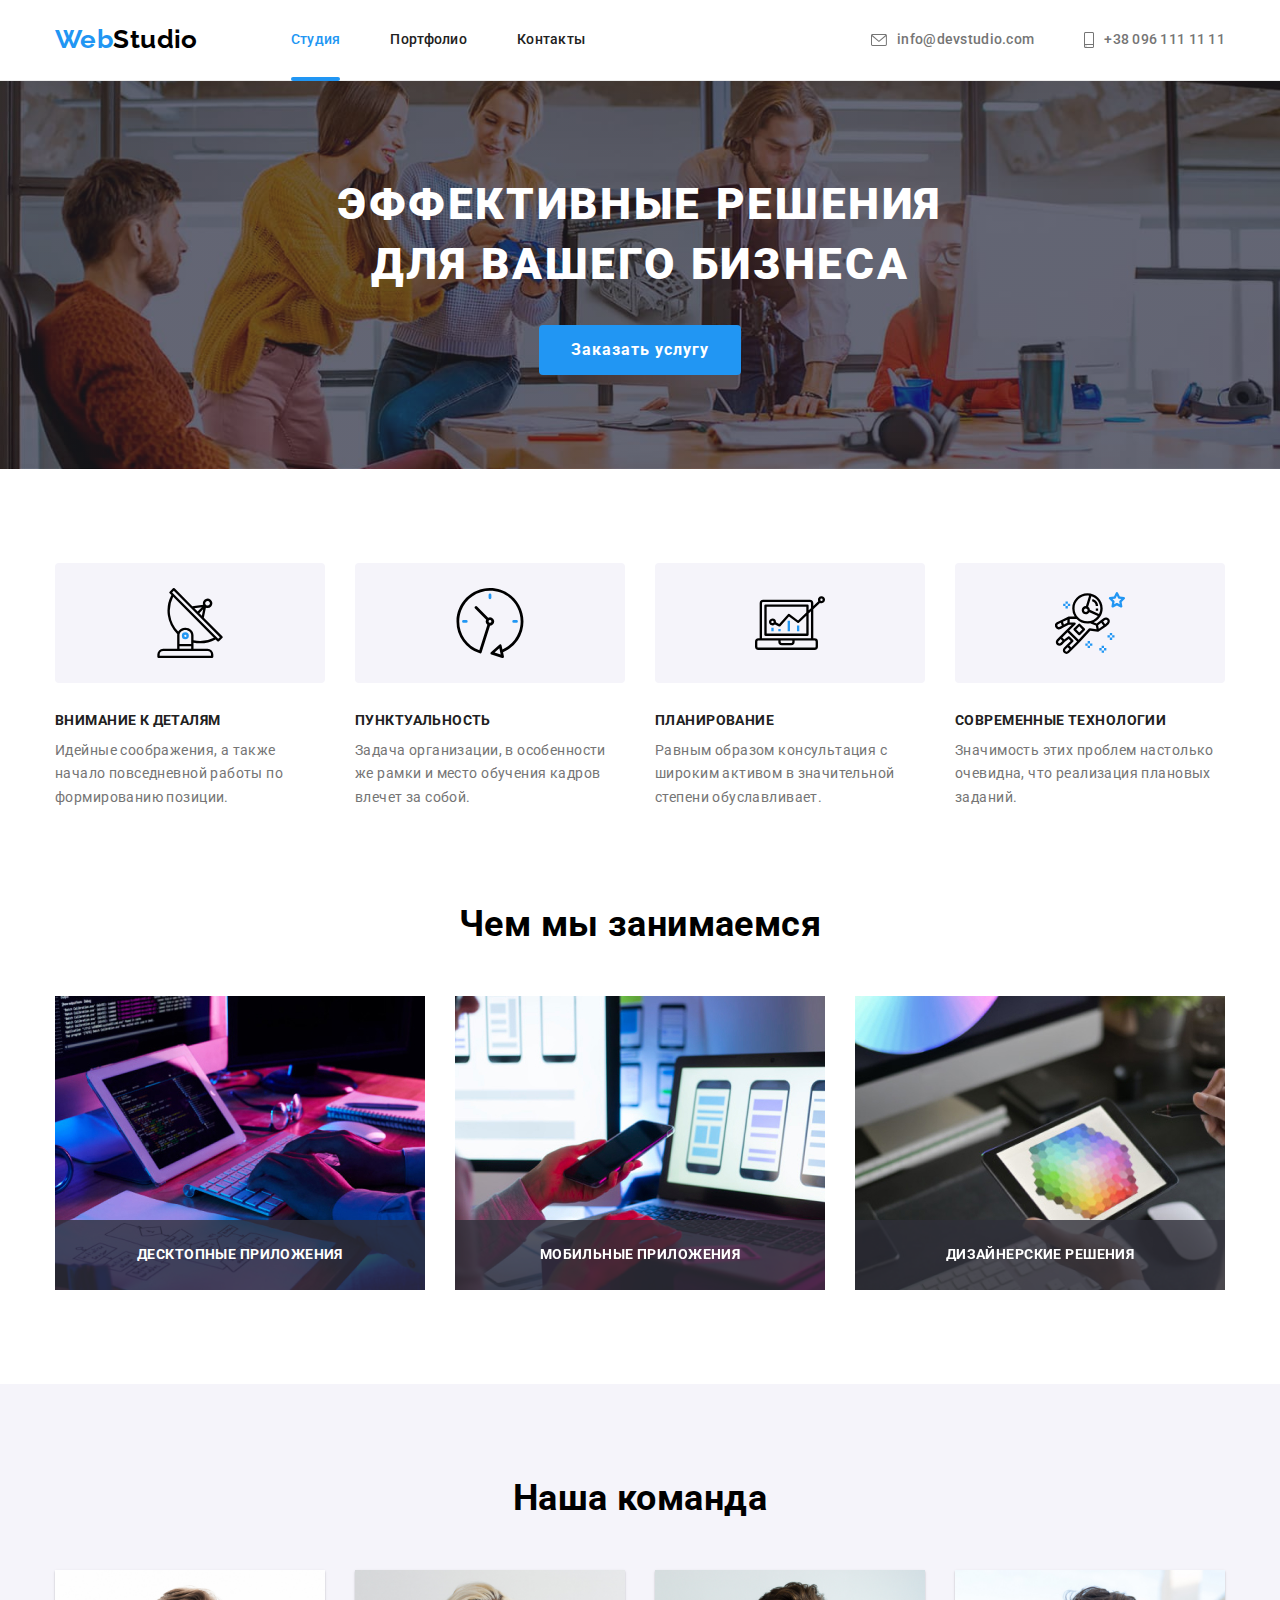
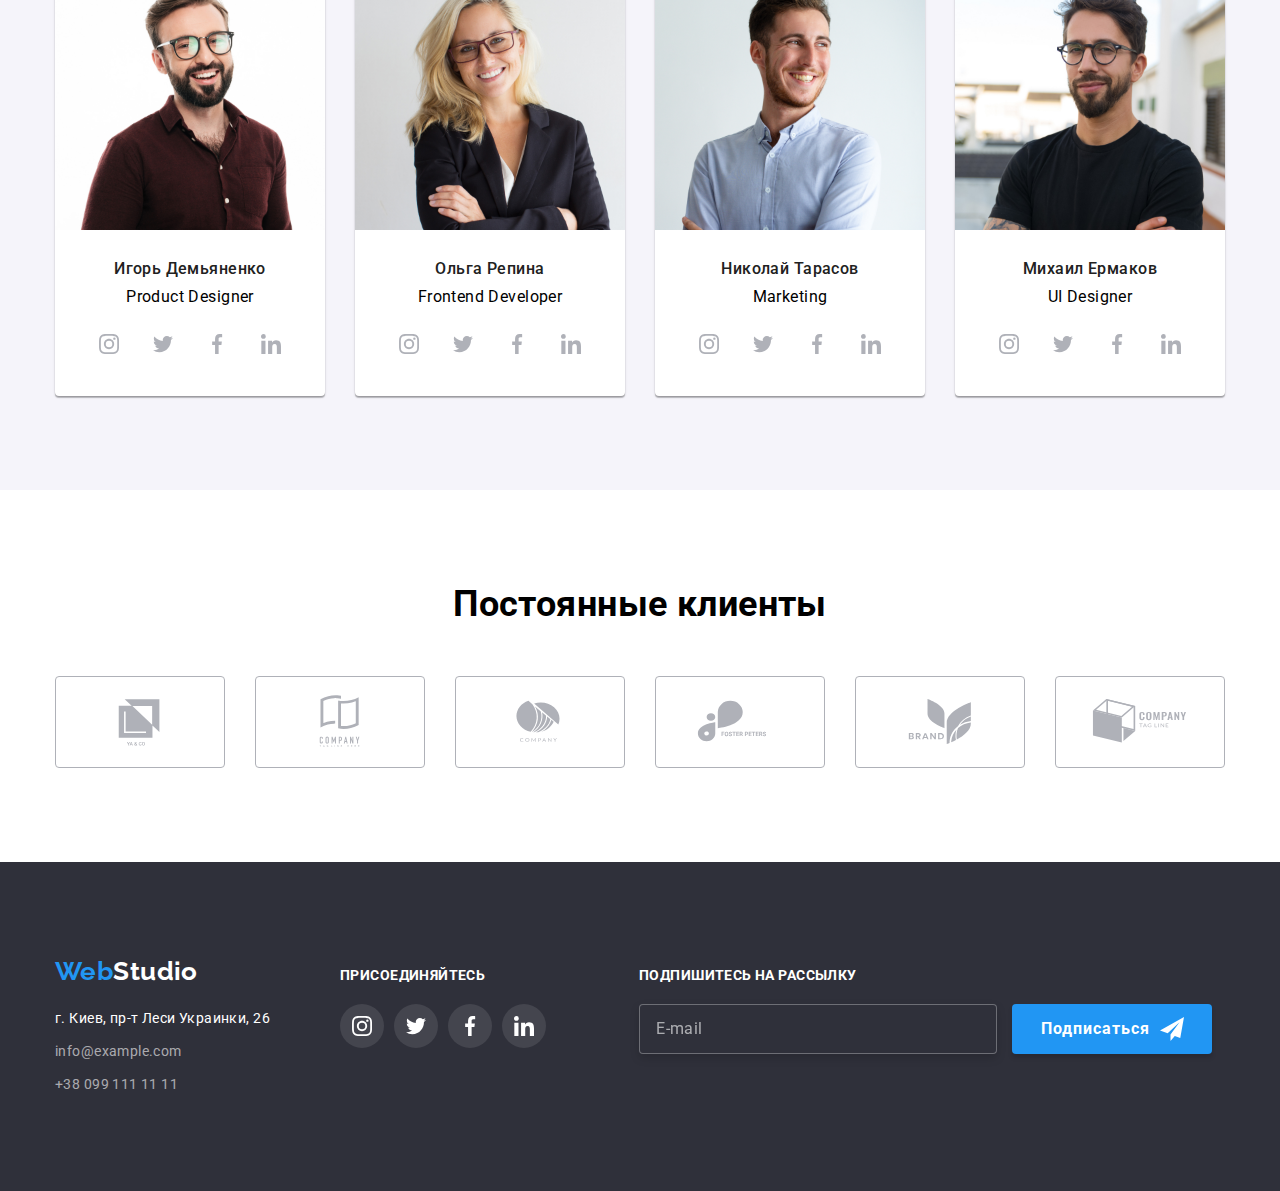
==== commit 31c5ecab: "Fixed with BEM: section 3-5" ====
--- a/index.html
+++ b/index.html
@@ -176,37 +176,37 @@
         <div class="container">
           <h2 class="secondary-header">Чем мы занимаемся</h2>
           <ul class="activity-list">
-            <li class="item">
-              <div class="activity-image">
+            <li class="activity-list__item">
+              <div class="activity-list__image">
                 <img
                   src="./images/pc.jpg"
                   alt="Разработка для ПК"
                   width="370"
                   aria-label="Картинка с копьютером"
                 />
-                <h3 class="activity-description">Десктопные приложения</h3>
-              </div>
-            </li>
-            <li class="item">
-              <div class="activity-image">
+                <h3 class="activity-list__description">Десктопные приложения</h3>
+              </div>
+            </li>
+            <li class="activity-list__item">
+              <div class="activity-list__image">
                 <img
                   src="./images/phone.jpg"
                   alt="Разработка для смартфонов"
                   width="370"
                   aria-label="Картинка с смартфоном"
                 />
-                <h3 class="activity-description">Мобильные приложения</h3>
-              </div>
-            </li>
-            <li class="item">
-              <div class="activity-image">
+                <h3 class="activity-list__description">Мобильные приложения</h3>
+              </div>
+            </li>
+            <li class="activity-list__item">
+              <div class="activity-list__image">
                 <img
                   src="./images/tablets.jpg"
                   alt="Разработка для планшетов"
                   width="370"
                   aria-label="Картинка с палитрой"
                 />
-                <h3 class="activity-description">Дизайнерские решения</h3>
+                <h3 class="activity-list__description">Дизайнерские решения</h3>
               </div>
             </li>
           </ul>
@@ -217,36 +217,36 @@
         <div class="container">
           <h2 class="secondary-header">Наша команда</h2>
           <ul class="staff-list">
-            <li class="staff-style">
+            <li class="staff-list__item">
               <img src="./images/Igor.jpg" alt="Игорь Демьяненко" width="270" />
-              <div class="staff-container">
-                <h3 class="staff-title">Игорь Демьяненко</h3>
-                <p class="staff-descript">Product Designer</p>
+              <div class="staff-list__container">
+                <h3 class="staff-list__title">Игорь Демьяненко</h3>
+                <p class="staff-list__descript">Product Designer</p>
                 <ul class="social-list">
                   <li>
-                    <a href="" class="social-links" aria-label="Ссылка на инстаграмм">
-                      <svg class="social-icon" aria-label="Иконка инстаграмм">
+                    <a href="" class="social-list__links" aria-label="Ссылка на инстаграмм">
+                      <svg class="social-list__icon" aria-label="Иконка инстаграмм">
                         <use href="./images/sprite.svg#iconinst"></use>
                       </svg>
                     </a>
                   </li>
                   <li>
-                    <a href="" class="social-links" aria-label="Ссылка на твиттер">
-                      <svg class="social-icon" aria-label="Иконка твиттера">
+                    <a href="" class="social-list__links" aria-label="Ссылка на твиттер">
+                      <svg class="social-list__icon" aria-label="Иконка твиттера">
                         <use href="./images/sprite.svg#icontwitter"></use>
                       </svg>
                     </a>
                   </li>
                   <li>
-                    <a href="" class="social-links" aria-label="Ссылка на фэйсбук">
-                      <svg class="social-icon" aria-label="Иконка фэйсбука">
+                    <a href="" class="social-list__links" aria-label="Ссылка на фэйсбук">
+                      <svg class="social-list__icon" aria-label="Иконка фэйсбука">
                         <use href="./images/sprite.svg#iconfacebook"></use>
                       </svg>
                     </a>
                   </li>
                   <li>
-                    <a href="" class="social-links" aria-label="Ссылка на линкедин">
-                      <svg class="social-icon" aria-label="Иконка линкедин">
+                    <a href="" class="social-list__links" aria-label="Ссылка на линкедин">
+                      <svg class="social-list__icon" aria-label="Иконка линкедин">
                         <use href="./images/sprite.svg#iconlinkedin"></use>
                       </svg>
                     </a>
@@ -254,36 +254,36 @@
                 </ul>
               </div>
             </li>
-            <li class="staff-style">
+            <li class="staff-list__item">
               <img src="./images/Olga.jpg" alt="Ольга Репина" width="270" />
-              <div class="staff-container">
-                <h3 class="staff-title">Ольга Репина</h3>
-                <p class="staff-descript">Frontend Developer</p>
+              <div class="staff-list__container">
+                <h3 class="staff-list__title">Ольга Репина</h3>
+                <p class="staff-list__descript">Frontend Developer</p>
                 <ul class="social-list">
                   <li>
-                    <a href="" class="social-links">
-                      <svg class="social-icon">
+                    <a href="" class="social-list__links">
+                      <svg class="social-list__icon">
                         <use href="./images/sprite.svg#iconinst"></use>
                       </svg>
                     </a>
                   </li>
                   <li>
-                    <a href="" class="social-links">
-                      <svg class="social-icon">
+                    <a href="" class="social-list__links">
+                      <svg class="social-list__icon">
                         <use href="./images/sprite.svg#icontwitter"></use>
                       </svg>
                     </a>
                   </li>
                   <li>
-                    <a href="" class="social-links">
-                      <svg class="social-icon">
+                    <a href="" class="social-list__links">
+                      <svg class="social-list__icon">
                         <use href="./images/sprite.svg#iconfacebook"></use>
                       </svg>
                     </a>
                   </li>
                   <li>
-                    <a href="" class="social-links">
-                      <svg class="social-icon">
+                    <a href="" class="social-list__links">
+                      <svg class="social-list__icon">
                         <use href="./images/sprite.svg#iconlinkedin"></use>
                       </svg>
                     </a>
@@ -291,36 +291,36 @@
                 </ul>
               </div>
             </li>
-            <li class="staff-style">
+            <li class="staff-list__item">
               <img src="./images/Nikolay.jpg" alt="Николай Тарасов" width="270" />
-              <div class="staff-container">
-                <h3 class="staff-title">Николай Тарасов</h3>
-                <p class="staff-descript">Marketing</p>
+              <div class="staff-list__container">
+                <h3 class="staff-list__title">Николай Тарасов</h3>
+                <p class="staff-list__descript">Marketing</p>
                 <ul class="social-list">
                   <li>
-                    <a href="" class="social-links">
-                      <svg class="social-icon">
+                    <a href="" class="social-list__links">
+                      <svg class="social-list__icon">
                         <use href="./images/sprite.svg#iconinst"></use>
                       </svg>
                     </a>
                   </li>
                   <li>
-                    <a href="" class="social-links">
-                      <svg class="social-icon">
+                    <a href="" class="social-list__links">
+                      <svg class="social-list__icon">
                         <use href="./images/sprite.svg#icontwitter"></use>
                       </svg>
                     </a>
                   </li>
                   <li>
-                    <a href="" class="social-links">
-                      <svg class="social-icon">
+                    <a href="" class="social-list__links">
+                      <svg class="social-list__icon">
                         <use href="./images/sprite.svg#iconfacebook"></use>
                       </svg>
                     </a>
                   </li>
                   <li>
-                    <a href="" class="social-links">
-                      <svg class="social-icon">
+                    <a href="" class="social-list__links">
+                      <svg class="social-list__icon">
                         <use href="./images/sprite.svg#iconlinkedin"></use>
                       </svg>
                     </a>
@@ -328,36 +328,36 @@
                 </ul>
               </div>
             </li>
-            <li class="staff-style">
+            <li class="staff-list__item">
               <img src="./images/Mihail.jpg" alt="Михаил Ермаков" width="270" />
-              <div class="staff-container">
-                <h3 class="staff-title">Михаил Ермаков</h3>
-                <p class="staff-descript">UI Designer</p>
+              <div class="staff-list__container">
+                <h3 class="staff-list__title">Михаил Ермаков</h3>
+                <p class="staff-list__descript">UI Designer</p>
                 <ul class="social-list">
                   <li>
-                    <a href="" class="social-links">
-                      <svg class="social-icon">
+                    <a href="" class="social-list__links">
+                      <svg class="social-list__icon">
                         <use href="./images/sprite.svg#iconinst"></use>
                       </svg>
                     </a>
                   </li>
                   <li>
-                    <a href="" class="social-links">
-                      <svg class="social-icon">
+                    <a href="" class="social-list__links">
+                      <svg class="social-list__icon">
                         <use href="./images/sprite.svg#icontwitter"></use>
                       </svg>
                     </a>
                   </li>
                   <li>
-                    <a href="" class="social-links">
-                      <svg class="social-icon">
+                    <a href="" class="social-list__links">
+                      <svg class="social-list__icon">
                         <use href="./images/sprite.svg#iconfacebook"></use>
                       </svg>
                     </a>
                   </li>
                   <li>
-                    <a href="" class="social-links">
-                      <svg class="social-icon">
+                    <a href="" class="social-list__links">
+                      <svg class="social-list__icon">
                         <use href="./images/sprite.svg#iconlinkedin"></use>
                       </svg>
                     </a>
@@ -374,43 +374,43 @@
           <h2 class="secondary-header">Постоянные клиенты</h2>
           <ul class="clients-list">
             <li>
-              <a href="" class="clients-links" aria-label="Ссылка на Ya&Co">
-                <svg class="clients-icon" aria-label="Иконка Ya&Co">
+              <a href="" class="clients-list__links" aria-label="Ссылка на Ya&Co">
+                <svg class="clients-list__icon" aria-label="Иконка Ya&Co">
                   <use href="./images/sprite.svg#iconlogo"></use>
                 </svg>
               </a>
             </li>
             <li>
-              <a href="" class="clients-links" aria-label="Ссылка на Tagline">
-                <svg class="clients-icon" aria-label="Иконка Tagline">
+              <a href="" class="clients-list__links" aria-label="Ссылка на Tagline">
+                <svg class="clients-list__icon" aria-label="Иконка Tagline">
                   <use href="./images/sprite.svg#icontagline1"></use>
                 </svg>
               </a>
             </li>
             <li>
-              <a href="" class="clients-links" aria-label="Ссылка на Company">
-                <svg class="clients-icon" aria-label="Иконка Company">
+              <a href="" class="clients-list__links" aria-label="Ссылка на Company">
+                <svg class="clients-list__icon" aria-label="Иконка Company">
                   <use href="./images/sprite.svg#iconcompany"></use>
                 </svg>
               </a>
             </li>
             <li>
-              <a href="" class="clients-links" aria-label="Ссылка на Fosters">
-                <svg class="clients-icon" aria-label="Иконка Fosters">
+              <a href="" class="clients-list__links" aria-label="Ссылка на Fosters">
+                <svg class="clients-list__icon" aria-label="Иконка Fosters">
                   <use href="./images/sprite.svg#iconfoster"></use>
                 </svg>
               </a>
             </li>
             <li>
-              <a href="" class="clients-links" aria-label="Ссылка на Brand">
-                <svg class="clients-icon" aria-label="Иконка Brand">
+              <a href="" class="clients-list__links" aria-label="Ссылка на Brand">
+                <svg class="clients-list__icon" aria-label="Иконка Brand">
                   <use href="./images/sprite.svg#iconbrand"></use>
                 </svg>
               </a>
             </li>
             <li>
-              <a href="" class="clients-links" aria-label="Ссылка на Tagline 2">
-                <svg class="clients-icon" aria-label="Иконка Tagline 2">
+              <a href="" class="clients-list__links" aria-label="Ссылка на Tagline 2">
+                <svg class="clients-list__icon" aria-label="Иконка Tagline 2">
                   <use href="./images/sprite.svg#icontagline2"></use>
                 </svg>
               </a>
@@ -422,10 +422,10 @@
     <!-- Footer -->
     <footer class="section footer-padding footer-style">
       <div class="container footer-formating">
-        <address class="footer-text-normal">
-          <a href="./index.html" class="logo logo-footer" aria-label="Логотип"
+        <address class="footer-formating__normal">
+          <a href="./index.html" class="header-formating__logo logo-footer" aria-label="Логотип"
             >Web<span class="logofooter-second-color">Studio</span></a
-          >
+            >
           <p class="adress">г. Киев, пр-т Леси Украинки, 26</p>
           <a
             href="mailto:info@example.com"
--- a/css/main.min.css
+++ b/css/main.min.css
@@ -1,2 +1,2 @@
-.visually-hidden{position:absolute;width:1px;height:1px;margin:-1px;border:0;padding:0;clip:rect(0 0 0 0);overflow:hidden}.header-formating__logo{margin-right:93px;font-family:'Raleway', sans-serif;font-size:26px;line-height:1.2;color:#2196F3;text-decoration:none}.logo-footer{margin-right:0;margin-bottom:20px}.header-formating__logo--2color{color:#000000}.logofooter-second-color{display:inline-block;margin-bottom:20px;color:#fff}.main-header{width:696px;margin-bottom:30px;color:#fff}.main-header-bg{max-height:600px;max-width:1600px;margin-left:auto;margin-right:auto;padding-top:200px;padding-bottom:200px;display:-webkit-box;display:-ms-flexbox;display:flex;-webkit-box-orient:vertical;-webkit-box-direction:normal;-ms-flex-direction:column;flex-direction:column;text-align:center;-webkit-box-align:center;-ms-flex-align:center;align-items:center;background-image:-webkit-gradient(linear, left top, right top, from(rgba(47,48,58,0.4)), to(rgba(47,48,58,0.4))),url("../images/header.jpg");background-image:linear-gradient(to right, rgba(47,48,58,0.4), rgba(47,48,58,0.4)),url("../images/header.jpg");background-color:#C4C4C4;background-repeat:no-repeat;background-size:cover;background-position:center}.header-nav{display:-webkit-box;display:-ms-flexbox;display:flex}.header-nav__item:not(:last-child){margin-right:50px}.header-border{border-bottom:1px solid #ECECEC}.header-nav__link--2color::after{position:absolute;display:-webkit-inline-box;display:-ms-inline-flexbox;display:inline-flex;content:"";left:0;bottom:-1px;width:100%;height:4px;border-radius:2px;background-color:#2196F3}.header-contacts{margin-left:auto;display:-webkit-box;display:-ms-flexbox;display:flex}.header-contacts__item:not(:last-child){margin-right:50px}.header-formating{display:-webkit-box;display:-ms-flexbox;display:flex;-webkit-box-align:center;-ms-flex-align:center;align-items:center}.header-nav__link{position:relative;display:block;padding-top:32px;padding-bottom:32px;font-weight:500;letter-spacing:0.02em;color:#212121;text-decoration:none;-webkit-transition:color 250ms cubic-bezier(0.4, 0, 0.2, 1);transition:color 250ms cubic-bezier(0.4, 0, 0.2, 1)}.header-nav__link:hover,.header-nav__link:focus{color:#2196F3}.header-nav__link--2color{color:#2196F3}.header-contacts__link{display:-webkit-inline-box;display:-ms-inline-flexbox;display:inline-flex;-webkit-box-align:center;-ms-flex-align:center;align-items:center;padding-top:32px;padding-bottom:32px;font-weight:500;font-size:14px;line-height:1.14;letter-spacing:0.02em;color:#757575;text-decoration:none;-webkit-transition:color 250ms cubic-bezier(0.4, 0, 0.2, 1);transition:color 250ms cubic-bezier(0.4, 0, 0.2, 1)}.header-contacts__link:hover,.header-contacts__link:focus{color:#2196F3}.header-contacts__icon{fill:#757575;margin-right:10px;-webkit-transition:fill 250ms cubic-bezier(0.4, 0, 0.2, 1);transition:fill 250ms cubic-bezier(0.4, 0, 0.2, 1)}.header-contacts__item:hover .header-contacts__icon,.header-contacts__item:focus .header-contacts__icon{fill:#2196F3}.button-order{display:inline-block;text-align:center;-webkit-box-align:center;-ms-flex-align:center;align-items:center;font-weight:700;letter-spacing:0.06em;padding:10px 32px;font-size:16px;line-height:1.87;background-color:#2196F3;color:#fff;border:none;border-radius:4px;cursor:pointer;-webkit-transition:background-color 250ms cubic-bezier(0.4, 0, 0.2, 1),-webkit-box-shadow 250ms cubic-bezier(0.4, 0, 0.2, 1);transition:background-color 250ms cubic-bezier(0.4, 0, 0.2, 1),-webkit-box-shadow 250ms cubic-bezier(0.4, 0, 0.2, 1);transition:background-color 250ms cubic-bezier(0.4, 0, 0.2, 1),box-shadow 250ms cubic-bezier(0.4, 0, 0.2, 1);transition:background-color 250ms cubic-bezier(0.4, 0, 0.2, 1),box-shadow 250ms cubic-bezier(0.4, 0, 0.2, 1),-webkit-box-shadow 250ms cubic-bezier(0.4, 0, 0.2, 1)}.button-order:hover,.button-order:focus{-webkit-box-shadow:0px 4px 4px rgba(0,0,0,0.15);box-shadow:0px 4px 4px rgba(0,0,0,0.15);background-color:#188CE8}.backdrop{position:fixed;top:0;left:0;width:100%;height:100%;background-color:rgba(0,0,0,0.2);opacity:1;-webkit-transition:opacity 250ms cubic-bezier(0.4, 0, 0.2, 1);transition:opacity 250ms cubic-bezier(0.4, 0, 0.2, 1)}.backdrop.is-hidden{opacity:0;pointer-events:none}.backdrop.is-hidden .modal{-webkit-transform:translate(-50%, -50%) scale(0.9);transform:translate(-50%, -50%) scale(0.9)}.modal{position:absolute;display:-webkit-inline-box;display:-ms-inline-flexbox;display:inline-flex;-webkit-box-pack:center;-ms-flex-pack:center;justify-content:center;text-align:center;top:50%;left:50%;min-width:528px;min-height:581px;background-color:#fff;-webkit-box-shadow:0px 1px 3px rgba(0,0,0,0.12),0px 1px 1px rgba(0,0,0,0.14),0px 2px 1px rgba(0,0,0,0.2);box-shadow:0px 1px 3px rgba(0,0,0,0.12),0px 1px 1px rgba(0,0,0,0.14),0px 2px 1px rgba(0,0,0,0.2);border-radius:4px;-webkit-transform:translate(-50%, -50%) scale(1);transform:translate(-50%, -50%) scale(1);-webkit-transition:-webkit-transform 250ms cubic-bezier(0.4, 0, 0.2, 1);transition:-webkit-transform 250ms cubic-bezier(0.4, 0, 0.2, 1);transition:transform 250ms cubic-bezier(0.4, 0, 0.2, 1);transition:transform 250ms cubic-bezier(0.4, 0, 0.2, 1), -webkit-transform 250ms cubic-bezier(0.4, 0, 0.2, 1)}.modal-form{width:448px}.modal-close{position:absolute;display:-webkit-box;display:-ms-flexbox;display:flex;-webkit-box-pack:center;-ms-flex-pack:center;justify-content:center;-webkit-box-align:center;-ms-flex-align:center;align-items:center;background-color:#fff;top:8px;right:8px;width:30px;height:30px;cursor:pointer;border:none;border:1px solid rgba(0,0,0,0.1);border-radius:50%}.modal p{margin-top:40px;margin-bottom:30px}.modal-iconclose{width:11px;height:11px;fill:black;margin:0;padding:0;-webkit-transition:fill 250ms cubic-bezier(0.4, 0, 0.2, 1);transition:fill 250ms cubic-bezier(0.4, 0, 0.2, 1)}.modal-close:hover .modal-iconclose,.modal-close:focus .modal-iconclose{fill:#2196F3}.modal-description{font-size:20px;line-height:1.15;margin-left:auto;margin-right:auto;color:#212121}.modal-area{position:relative;display:-webkit-box;display:-ms-flexbox;display:flex}.modal-area:nth-child(-n+4){margin-bottom:28px}.modal-input{display:block;padding-left:42px;padding-right:10px;width:100%;height:40px;border:1px solid rgba(33,33,33,0.2);border-radius:4px;-webkit-transition:border-color 250ms cubic-bezier(0.4, 0, 0.2, 1);transition:border-color 250ms cubic-bezier(0.4, 0, 0.2, 1);cursor:pointer}.modal-input:focus{outline:none;border-color:#2196F3}.modal-input:focus+.modal-icon{fill:#2196F3}.modal-icon{position:absolute;top:14px;left:15px;bottom:14px;width:18px;height:18px;-webkit-transition:fill 250ms cubic-bezier(0.4, 0, 0.2, 1);transition:fill 250ms cubic-bezier(0.4, 0, 0.2, 1)}.modal-form textarea{padding:0;resize:none;padding-top:12px;padding-left:16px;padding-right:10px;width:448px;height:120px;border:1px solid rgba(33,33,33,0.2);border-radius:4px;-webkit-transition:border-color 250ms cubic-bezier(0.4, 0, 0.2, 1);transition:border-color 250ms cubic-bezier(0.4, 0, 0.2, 1);cursor:pointer}.modal-form textarea:focus{outline:none;border-color:#2196F3}.modal-form textarea::-webkit-input-placeholder{padding:0;font-weight:400;font-size:14px;letter-spacing:0.01em;color:rgba(117,117,117,0.5)}.modal-form textarea:-ms-input-placeholder{padding:0;font-weight:400;font-size:14px;letter-spacing:0.01em;color:rgba(117,117,117,0.5)}.modal-form textarea::-ms-input-placeholder{padding:0;font-weight:400;font-size:14px;letter-spacing:0.01em;color:rgba(117,117,117,0.5)}.modal-form textarea::placeholder{padding:0;font-weight:400;font-size:14px;letter-spacing:0.01em;color:rgba(117,117,117,0.5)}.agreement-position__input{position:absolute;width:1px;height:1px;margin:-1px;border:0;padding:0;clip:rect(0 0 0 0);overflow:hidden}.agreement-position{margin-top:20px}.agreement-position__label{margin-top:20px;width:100%;font-weight:400;line-height:1.71}.agreement-position__label>span{position:relative}.agreement-position__icon{position:absolute;left:0;top:0;-webkit-transform:translateX(calc(-100% - 4px));transform:translateX(calc(-100% - 4px));width:16px;height:15px;border:2px solid #212121;border-radius:2px;fill:#fff;-webkit-transition:background-color 250ms cubic-bezier(0.4, 0, 0.2, 1),border-color 250ms cubic-bezier(0.4, 0, 0.2, 1);transition:background-color 250ms cubic-bezier(0.4, 0, 0.2, 1),border-color 250ms cubic-bezier(0.4, 0, 0.2, 1)}.agreement-position__input:checked ~ .agreement-position__icon{background-color:#2196F3;border-color:#2196F3}.modal-title{position:absolute;-webkit-transform:translateY(calc(-100% - 4px));transform:translateY(calc(-100% - 4px));font-weight:400;font-size:12px;line-height:1.16;letter-spacing:0.01em;color:#757575}.modal-form a{color:#2196F3}.agreement-position__button{display:-webkit-box;display:-ms-flexbox;display:flex;-webkit-box-align:center;-ms-flex-align:center;align-items:center;-webkit-box-pack:center;-ms-flex-pack:center;justify-content:center;min-width:200px;height:50px;margin-top:30px;margin-right:auto;margin-left:auto;margin-bottom:40px;padding-top:10px;padding-right:15px;padding-bottom:10px;padding-left:15px;background:#2196F3;-webkit-box-shadow:0px 4px 4px rgba(0,0,0,0.15);box-shadow:0px 4px 4px rgba(0,0,0,0.15);border-radius:4px;border-color:#2196F3;font-weight:700;font-style:normal;font-size:16px;line-height:1.87;letter-spacing:0.06em;color:#fff;cursor:pointer;-webkit-transition:background-color 250ms cubic-bezier(0.4, 0, 0.2, 1);transition:background-color 250ms cubic-bezier(0.4, 0, 0.2, 1)}.agreement-position__button:hover,.agreement-position__button:focus{background-color:#188CE8}.specification-list__header{margin-bottom:10px;font-size:14px;text-transform:uppercase;color:#212121}.specification-list__title{font-weight:400;line-height:1.71;color:#757575}.specification-list{display:-webkit-box;display:-ms-flexbox;display:flex;-ms-flex-wrap:wrap;flex-wrap:wrap;-webkit-box-pack:justify;-ms-flex-pack:justify;justify-content:space-between}.specification-list__item{max-width:270px}.specification-list .item:nth-child(n+5){margin-top:30px}.specification-container{display:-webkit-box;display:-ms-flexbox;display:flex;height:120px;margin-bottom:30px;-webkit-box-align:center;-ms-flex-align:center;align-items:center;-webkit-box-pack:center;-ms-flex-pack:center;justify-content:center;background:#F5F4FA;border-radius:4px}.field-activity-section{margin-bottom:94px}.activity-list{display:-webkit-box;display:-ms-flexbox;display:flex;-ms-flex-wrap:wrap;flex-wrap:wrap;-webkit-box-pack:justify;-ms-flex-pack:justify;justify-content:space-between}.activity-list .item:nth-child(n+4){margin-top:30px}.activity-description{position:absolute;display:-webkit-inline-box;display:-ms-inline-flexbox;display:inline-flex;bottom:0;left:0;width:100%;height:70px;-webkit-box-pack:center;-ms-flex-pack:center;justify-content:center;-webkit-box-align:center;-ms-flex-align:center;align-items:center;font-weight:700;font-size:14px;line-height:1.14;letter-spacing:0.03em;text-transform:uppercase;color:#fff;background-color:rgba(47,48,58,0.8)}.activity-image{position:relative;display:-webkit-box;display:-ms-flexbox;display:flex}.staff-style{background-color:#FFFFFF;-webkit-box-shadow:0px 1px 3px rgba(0,0,0,0.12),0px 1px 1px rgba(0,0,0,0.14),0px 2px 1px rgba(0,0,0,0.2);box-shadow:0px 1px 3px rgba(0,0,0,0.12),0px 1px 1px rgba(0,0,0,0.14),0px 2px 1px rgba(0,0,0,0.2);border-radius:0px 0px 4px 4px}.staff-section{padding-top:94px;padding-bottom:94px;background-color:#F5F4FA}.staff-list{display:-webkit-box;display:-ms-flexbox;display:flex;-ms-flex-wrap:wrap;flex-wrap:wrap;-webkit-box-pack:justify;-ms-flex-pack:justify;justify-content:space-between}.staff-title{font-weight:500;font-size:16px;color:#212121}.staff-descript{margin-top:10px;font-weight:400;font-size:16px}.staff-container{max-width:270px;text-align:center;margin-top:30px;margin-bottom:30px;margin-left:32px;margin-right:32px}.social-list{display:-webkit-box;display:-ms-flexbox;display:flex;-webkit-box-align:center;-ms-flex-align:center;align-items:center;margin-top:16px;margin-left:auto;margin-right:auto;-webkit-box-pack:justify;-ms-flex-pack:justify;justify-content:space-between}.social-links{display:-webkit-box;display:-ms-flexbox;display:flex;-webkit-box-pack:center;-ms-flex-pack:center;justify-content:center;-webkit-box-align:center;-ms-flex-align:center;align-items:center;border-radius:50%;padding:0;margin:0;width:44px;height:44px;-webkit-transition:background-color 250ms cubic-bezier(0.4, 0, 0.2, 1);transition:background-color 250ms cubic-bezier(0.4, 0, 0.2, 1)}.social-links:hover,.social-links:focus{background-color:#2196F3}.social-links:hover .social-icon,.social-links:focus .social-icon{fill:#FFFFFF}.social-icon{display:-webkit-inline-box;display:-ms-inline-flexbox;display:inline-flex;margin:0;padding:0;width:20px;height:20px;fill:#AFB1B8;-webkit-transition:fill 250ms cubic-bezier(0.4, 0, 0.2, 1);transition:fill 250ms cubic-bezier(0.4, 0, 0.2, 1)}.clients-list{display:-webkit-box;display:-ms-flexbox;display:flex;-webkit-box-align:center;-ms-flex-align:center;align-items:center;-webkit-box-pack:justify;-ms-flex-pack:justify;justify-content:space-between}.clients-icon{width:106px;height:60px;fill:#AFB1B8;-webkit-transition:fill 250ms cubic-bezier(0.4, 0, 0.2, 1);transition:fill 250ms cubic-bezier(0.4, 0, 0.2, 1)}.clients-links{display:-webkit-inline-box;display:-ms-inline-flexbox;display:inline-flex;-webkit-box-align:center;-ms-flex-align:center;align-items:center;-webkit-box-pack:center;-ms-flex-pack:center;justify-content:center;width:170px;height:92px;border:1px solid #AFB1B8;border-radius:4px;-webkit-transition:border 250ms cubic-bezier(0.4, 0, 0.2, 1);transition:border 250ms cubic-bezier(0.4, 0, 0.2, 1)}.clients-links:hover .clients-icon,.clients-links:focus .clients-icon{fill:#2196F3}.clients-links:hover,.clients-links:focus{border:1px solid #2196F3}.filter-list{display:-webkit-box;display:-ms-flexbox;display:flex;-webkit-box-pack:center;-ms-flex-pack:center;justify-content:center}.filter-list .item:not(:last-child){margin-right:8px}.filter-buttons-styles{display:inline-block;padding-top:6px;padding-bottom:6px;padding-right:22px;padding-left:22px;font-weight:500;font-size:16px;line-height:1.62;text-align:center;border-style:none;border-radius:4px;background-color:#F5F4FA;color:#212121;cursor:pointer;-webkit-transition:background-color 250ms cubic-bezier(0.4, 0, 0.2, 1),color 250ms cubic-bezier(0.4, 0, 0.2, 1),-webkit-box-shadow 250ms cubic-bezier(0.4, 0, 0.2, 1);transition:background-color 250ms cubic-bezier(0.4, 0, 0.2, 1),color 250ms cubic-bezier(0.4, 0, 0.2, 1),-webkit-box-shadow 250ms cubic-bezier(0.4, 0, 0.2, 1);transition:background-color 250ms cubic-bezier(0.4, 0, 0.2, 1),box-shadow 250ms cubic-bezier(0.4, 0, 0.2, 1),color 250ms cubic-bezier(0.4, 0, 0.2, 1);transition:background-color 250ms cubic-bezier(0.4, 0, 0.2, 1),box-shadow 250ms cubic-bezier(0.4, 0, 0.2, 1),color 250ms cubic-bezier(0.4, 0, 0.2, 1),-webkit-box-shadow 250ms cubic-bezier(0.4, 0, 0.2, 1)}.filter-buttons-styles:hover,.filter-buttons-styles:focus{-webkit-box-shadow:0px 3px 1px rgba(0,0,0,0.1),0px 1px 2px rgba(0,0,0,0.08),0px 2px 2px rgba(0,0,0,0.12);box-shadow:0px 3px 1px rgba(0,0,0,0.1),0px 1px 2px rgba(0,0,0,0.08),0px 2px 2px rgba(0,0,0,0.12);background-color:#2196F3;color:#fff}.portfolio-list{display:-webkit-box;display:-ms-flexbox;display:flex;-ms-flex-wrap:wrap;flex-wrap:wrap;gap:30px}.portfolio-descript{font-weight:400;font-size:16px;line-height:1.87;color:#757575}.portfolio-title{font-weight:700;font-size:18px;line-height:2;letter-spacing:0.06em;color:#212121}.portfolio-container{padding-top:20px;padding-bottom:20px;padding-left:24px;padding-right:24px;border-left:1px solid #EEEEEE;border-right:1px solid #EEEEEE;border-bottom:1px solid #EEEEEE}.portfolio-cards{-webkit-box-sizing:border-box;box-sizing:border-box}.portfolio-cards-link{display:block;-webkit-transition:-webkit-box-shadow 250ms cubic-bezier(0.4, 0, 0.2, 1);transition:-webkit-box-shadow 250ms cubic-bezier(0.4, 0, 0.2, 1);transition:box-shadow 250ms cubic-bezier(0.4, 0, 0.2, 1);transition:box-shadow 250ms cubic-bezier(0.4, 0, 0.2, 1), -webkit-box-shadow 250ms cubic-bezier(0.4, 0, 0.2, 1)}.portfolio-cards-link:hover,.portfolio-cards-link:focus{-webkit-box-shadow:0px 1px 1px rgba(0,0,0,0.12),0px 4px 4px rgba(0,0,0,0.06),1px 4px 6px rgba(0,0,0,0.16);box-shadow:0px 1px 1px rgba(0,0,0,0.12),0px 4px 4px rgba(0,0,0,0.06),1px 4px 6px rgba(0,0,0,0.16)}.portfolio-cards-link:hover .portfolio-overlay-description,.portfolio-cards-link:focus .portfolio-overlay-description{-webkit-transform:translateY(0);transform:translateY(0)}.portfolio-overlay{position:relative;overflow:hidden}.portfolio-overlay-description{position:absolute;display:-webkit-inline-box;display:-ms-inline-flexbox;display:inline-flex;width:100%;height:100%;top:0;left:0;-webkit-transform:translateY(100%);transform:translateY(100%);-webkit-transition:-webkit-transform 250ms cubic-bezier(0.4, 0, 0.2, 1);transition:-webkit-transform 250ms cubic-bezier(0.4, 0, 0.2, 1);transition:transform 250ms cubic-bezier(0.4, 0, 0.2, 1);transition:transform 250ms cubic-bezier(0.4, 0, 0.2, 1), -webkit-transform 250ms cubic-bezier(0.4, 0, 0.2, 1);padding-top:63px;padding-right:24px;padding-left:24px;padding-bottom:63px;font-weight:400;font-size:18px;line-height:1.55;letter-spacing:0.03em;color:#fff;background:rgba(33,150,243,0.9);text-shadow:0px 4px 4px rgba(0,0,0,0.25)}.portfolio-cards a{text-decoration:none}.footer-style{background-color:#2F303A}.footer-contacts-link{display:block;font-weight:400;font-size:14px;line-height:1.71;color:rgba(255,255,255,0.6);text-decoration:none;-webkit-transition:color 250ms cubic-bezier(0.4, 0, 0.2, 1);transition:color 250ms cubic-bezier(0.4, 0, 0.2, 1)}.footer-contacts-link:last-child{margin-top:9px}.footer-contacts-link:hover,.footer-contacts-link:focus{color:#2196F3}.footer-padding{padding-top:60px;padding-bottom:60px}.footer-text-normal{font-style:normal}.footer-formating{display:-webkit-box;display:-ms-flexbox;display:flex;-webkit-box-align:baseline;-ms-flex-align:baseline;align-items:baseline}.footer-soc-list{display:-webkit-box;display:-ms-flexbox;display:flex}.footer-soc-container{display:-webkit-box;display:-ms-flexbox;display:flex;-webkit-box-orient:vertical;-webkit-box-direction:normal;-ms-flex-direction:column;flex-direction:column;margin-left:70px}.footer-soc-container p{margin-bottom:20px}.footer-soc-container li:not(:last-child){margin-right:10px}.social-links-footer{display:-webkit-box;display:-ms-flexbox;display:flex;-webkit-box-pack:center;-ms-flex-pack:center;justify-content:center;-webkit-box-align:center;-ms-flex-align:center;align-items:center;border-radius:50%;padding:0;margin:0;width:44px;height:44px;background-color:rgba(255,255,255,0.1);-webkit-transition:background-color 250ms cubic-bezier(0.4, 0, 0.2, 1);transition:background-color 250ms cubic-bezier(0.4, 0, 0.2, 1)}.social-links-footer:hover,.social-links-footer:focus{background-color:#2196F3}.social-icon-footer{display:-webkit-inline-box;display:-ms-inline-flexbox;display:inline-flex;margin:0;padding:0;width:20px;height:20px;fill:#FFFFFF}.text-connect{text-transform:uppercase;color:#FFFFFF}.footer-form{margin-left:93px}.form-area-footer{display:-webkit-inline-box;display:-ms-inline-flexbox;display:inline-flex;margin-top:20px}.form-input-footer{padding-left:16px;width:358px;height:50px;border:1px solid rgba(255,255,255,0.3);-webkit-filter:drop-shadow(0px 4px 4px rgba(0,0,0,0.15));filter:drop-shadow(0px 4px 4px rgba(0,0,0,0.15));border-radius:4px;background-color:#2F303A;color:#fff}.form-input-footer::-webkit-input-placeholder{padding-top:15px;font-style:normal;font-weight:400;font-size:16px;line-height:1.25;letter-spacing:0.03em;color:rgba(255,255,255,0.6)}.form-input-footer:-ms-input-placeholder{padding-top:15px;font-style:normal;font-weight:400;font-size:16px;line-height:1.25;letter-spacing:0.03em;color:rgba(255,255,255,0.6)}.form-input-footer::-ms-input-placeholder{padding-top:15px;font-style:normal;font-weight:400;font-size:16px;line-height:1.25;letter-spacing:0.03em;color:rgba(255,255,255,0.6)}.form-input-footer::placeholder{padding-top:15px;font-style:normal;font-weight:400;font-size:16px;line-height:1.25;letter-spacing:0.03em;color:rgba(255,255,255,0.6)}.button-footer{display:-webkit-inline-box;display:-ms-inline-flexbox;display:inline-flex;margin-left:12px;padding-left:29px;padding-right:28px;padding-top:10px;padding-bottom:10px;outline:none;min-width:200px;height:50px;font-style:normal;font-weight:700;font-size:16px;line-height:1.87;-webkit-box-align:center;-ms-flex-align:center;align-items:center;text-align:center;letter-spacing:0.06em;color:#fff;border:0px;-webkit-box-shadow:0px 4px 4px rgba(0,0,0,0.15);box-shadow:0px 4px 4px rgba(0,0,0,0.15);border-radius:4px;border-color:#2196F3;background-color:#2196F3;cursor:pointer}.button-footer::after{display:block;margin-left:10px;content:"";width:24px;height:24px;background-image:url("../images/iconplane.svg");background-size:contain;background-repeat:no-repeat}.adress{margin-bottom:9px;font-weight:400;font-size:14px;line-height:1.71;letter-spacing:0.03em;color:#fff}body{font-family:'Roboto', sans-serif;font-weight:700;font-size:14px;line-height:1.14;letter-spacing:0.03em;color:var(--links-gray)}.section{padding-top:94px;padding-bottom:94px}.container{margin-left:auto;margin-right:auto;padding-left:15px;padding-right:15px;width:1200px}.no-top-padding{padding-top:0;padding-bottom:94}.no-bot-padding{padding-bottom:0}.custom-top-padding{padding-top:50px}img{display:block}h1,h2,h3,p,ul{margin:0;padding:0}li{list-style-type:none}h1{font-weight:900;font-size:44px;line-height:1.36;text-align:center;letter-spacing:0.06em;text-transform:uppercase;color:var(--primary-text-color)}.secondary-header{margin-bottom:50px;font-size:36px;line-height:1.16;text-align:center;color:var(--main-black-color)}
+.visually-hidden{position:absolute;width:1px;height:1px;margin:-1px;border:0;padding:0;clip:rect(0 0 0 0);overflow:hidden}.header-formating__logo{margin-right:93px;font-family:'Raleway', sans-serif;font-size:26px;line-height:1.2;color:#2196F3;text-decoration:none}.logo-footer{margin-right:0;margin-bottom:20px}.header-formating__logo--2color{color:#000000}.logofooter-second-color{display:inline-block;margin-bottom:20px;color:#fff}.main-header{width:696px;margin-bottom:30px;color:#fff}.main-header-bg{max-height:600px;max-width:1600px;margin-left:auto;margin-right:auto;padding-top:200px;padding-bottom:200px;display:-webkit-box;display:-ms-flexbox;display:flex;-webkit-box-orient:vertical;-webkit-box-direction:normal;-ms-flex-direction:column;flex-direction:column;text-align:center;-webkit-box-align:center;-ms-flex-align:center;align-items:center;background-image:-webkit-gradient(linear, left top, right top, from(rgba(47,48,58,0.4)), to(rgba(47,48,58,0.4))),url("../images/header.jpg");background-image:linear-gradient(to right, rgba(47,48,58,0.4), rgba(47,48,58,0.4)),url("../images/header.jpg");background-color:#C4C4C4;background-repeat:no-repeat;background-size:cover;background-position:center}.header-nav{display:-webkit-box;display:-ms-flexbox;display:flex}.header-nav__item:not(:last-child){margin-right:50px}.header-border{border-bottom:1px solid #ECECEC}.header-nav__link--2color::after{position:absolute;display:-webkit-inline-box;display:-ms-inline-flexbox;display:inline-flex;content:"";left:0;bottom:-1px;width:100%;height:4px;border-radius:2px;background-color:#2196F3}.header-contacts{margin-left:auto;display:-webkit-box;display:-ms-flexbox;display:flex}.header-contacts__item:not(:last-child){margin-right:50px}.header-formating{display:-webkit-box;display:-ms-flexbox;display:flex;-webkit-box-align:center;-ms-flex-align:center;align-items:center}.header-nav__link{position:relative;display:block;padding-top:32px;padding-bottom:32px;font-weight:500;letter-spacing:0.02em;color:#212121;text-decoration:none;-webkit-transition:color 250ms cubic-bezier(0.4, 0, 0.2, 1);transition:color 250ms cubic-bezier(0.4, 0, 0.2, 1)}.header-nav__link:hover,.header-nav__link:focus{color:#2196F3}.header-nav__link--2color{color:#2196F3}.header-contacts__link{display:-webkit-inline-box;display:-ms-inline-flexbox;display:inline-flex;-webkit-box-align:center;-ms-flex-align:center;align-items:center;padding-top:32px;padding-bottom:32px;font-weight:500;font-size:14px;line-height:1.14;letter-spacing:0.02em;color:#757575;text-decoration:none;-webkit-transition:color 250ms cubic-bezier(0.4, 0, 0.2, 1);transition:color 250ms cubic-bezier(0.4, 0, 0.2, 1)}.header-contacts__link:hover,.header-contacts__link:focus{color:#2196F3}.header-contacts__icon{fill:#757575;margin-right:10px;-webkit-transition:fill 250ms cubic-bezier(0.4, 0, 0.2, 1);transition:fill 250ms cubic-bezier(0.4, 0, 0.2, 1)}.header-contacts__item:hover .header-contacts__icon,.header-contacts__item:focus .header-contacts__icon{fill:#2196F3}.button-order{display:inline-block;text-align:center;-webkit-box-align:center;-ms-flex-align:center;align-items:center;font-weight:700;letter-spacing:0.06em;padding:10px 32px;font-size:16px;line-height:1.87;background-color:#2196F3;color:#fff;border:none;border-radius:4px;cursor:pointer;-webkit-transition:background-color 250ms cubic-bezier(0.4, 0, 0.2, 1),-webkit-box-shadow 250ms cubic-bezier(0.4, 0, 0.2, 1);transition:background-color 250ms cubic-bezier(0.4, 0, 0.2, 1),-webkit-box-shadow 250ms cubic-bezier(0.4, 0, 0.2, 1);transition:background-color 250ms cubic-bezier(0.4, 0, 0.2, 1),box-shadow 250ms cubic-bezier(0.4, 0, 0.2, 1);transition:background-color 250ms cubic-bezier(0.4, 0, 0.2, 1),box-shadow 250ms cubic-bezier(0.4, 0, 0.2, 1),-webkit-box-shadow 250ms cubic-bezier(0.4, 0, 0.2, 1)}.button-order:hover,.button-order:focus{-webkit-box-shadow:0px 4px 4px rgba(0,0,0,0.15);box-shadow:0px 4px 4px rgba(0,0,0,0.15);background-color:#188CE8}.backdrop{position:fixed;top:0;left:0;width:100%;height:100%;background-color:rgba(0,0,0,0.2);opacity:1;-webkit-transition:opacity 250ms cubic-bezier(0.4, 0, 0.2, 1);transition:opacity 250ms cubic-bezier(0.4, 0, 0.2, 1)}.backdrop.is-hidden{opacity:0;pointer-events:none}.backdrop.is-hidden .modal{-webkit-transform:translate(-50%, -50%) scale(0.9);transform:translate(-50%, -50%) scale(0.9)}.modal{position:absolute;display:-webkit-inline-box;display:-ms-inline-flexbox;display:inline-flex;-webkit-box-pack:center;-ms-flex-pack:center;justify-content:center;text-align:center;top:50%;left:50%;min-width:528px;min-height:581px;background-color:#fff;-webkit-box-shadow:0px 1px 3px rgba(0,0,0,0.12),0px 1px 1px rgba(0,0,0,0.14),0px 2px 1px rgba(0,0,0,0.2);box-shadow:0px 1px 3px rgba(0,0,0,0.12),0px 1px 1px rgba(0,0,0,0.14),0px 2px 1px rgba(0,0,0,0.2);border-radius:4px;-webkit-transform:translate(-50%, -50%) scale(1);transform:translate(-50%, -50%) scale(1);-webkit-transition:-webkit-transform 250ms cubic-bezier(0.4, 0, 0.2, 1);transition:-webkit-transform 250ms cubic-bezier(0.4, 0, 0.2, 1);transition:transform 250ms cubic-bezier(0.4, 0, 0.2, 1);transition:transform 250ms cubic-bezier(0.4, 0, 0.2, 1), -webkit-transform 250ms cubic-bezier(0.4, 0, 0.2, 1)}.modal-form{width:448px}.modal-close{position:absolute;display:-webkit-box;display:-ms-flexbox;display:flex;-webkit-box-pack:center;-ms-flex-pack:center;justify-content:center;-webkit-box-align:center;-ms-flex-align:center;align-items:center;background-color:#fff;top:8px;right:8px;width:30px;height:30px;cursor:pointer;border:none;border:1px solid rgba(0,0,0,0.1);border-radius:50%}.modal p{margin-top:40px;margin-bottom:30px}.modal-iconclose{width:11px;height:11px;fill:black;margin:0;padding:0;-webkit-transition:fill 250ms cubic-bezier(0.4, 0, 0.2, 1);transition:fill 250ms cubic-bezier(0.4, 0, 0.2, 1)}.modal-close:hover .modal-iconclose,.modal-close:focus .modal-iconclose{fill:#2196F3}.modal-description{font-size:20px;line-height:1.15;margin-left:auto;margin-right:auto;color:#212121}.modal-area{position:relative;display:-webkit-box;display:-ms-flexbox;display:flex}.modal-area:nth-child(-n+4){margin-bottom:28px}.modal-input{display:block;padding-left:42px;padding-right:10px;width:100%;height:40px;border:1px solid rgba(33,33,33,0.2);border-radius:4px;-webkit-transition:border-color 250ms cubic-bezier(0.4, 0, 0.2, 1);transition:border-color 250ms cubic-bezier(0.4, 0, 0.2, 1);cursor:pointer}.modal-input:focus{outline:none;border-color:#2196F3}.modal-input:focus+.modal-icon{fill:#2196F3}.modal-icon{position:absolute;top:14px;left:15px;bottom:14px;width:18px;height:18px;-webkit-transition:fill 250ms cubic-bezier(0.4, 0, 0.2, 1);transition:fill 250ms cubic-bezier(0.4, 0, 0.2, 1)}.modal-form textarea{padding:0;resize:none;padding-top:12px;padding-left:16px;padding-right:10px;width:448px;height:120px;border:1px solid rgba(33,33,33,0.2);border-radius:4px;-webkit-transition:border-color 250ms cubic-bezier(0.4, 0, 0.2, 1);transition:border-color 250ms cubic-bezier(0.4, 0, 0.2, 1);cursor:pointer}.modal-form textarea:focus{outline:none;border-color:#2196F3}.modal-form textarea::-webkit-input-placeholder{padding:0;font-weight:400;font-size:14px;letter-spacing:0.01em;color:rgba(117,117,117,0.5)}.modal-form textarea:-ms-input-placeholder{padding:0;font-weight:400;font-size:14px;letter-spacing:0.01em;color:rgba(117,117,117,0.5)}.modal-form textarea::-ms-input-placeholder{padding:0;font-weight:400;font-size:14px;letter-spacing:0.01em;color:rgba(117,117,117,0.5)}.modal-form textarea::placeholder{padding:0;font-weight:400;font-size:14px;letter-spacing:0.01em;color:rgba(117,117,117,0.5)}.agreement-position__input{position:absolute;width:1px;height:1px;margin:-1px;border:0;padding:0;clip:rect(0 0 0 0);overflow:hidden}.agreement-position{margin-top:20px}.agreement-position__label{margin-top:20px;width:100%;font-weight:400;line-height:1.71}.agreement-position__label>span{position:relative}.agreement-position__icon{position:absolute;left:0;top:0;-webkit-transform:translateX(calc(-100% - 4px));transform:translateX(calc(-100% - 4px));width:16px;height:15px;border:2px solid #212121;border-radius:2px;fill:#fff;-webkit-transition:background-color 250ms cubic-bezier(0.4, 0, 0.2, 1),border-color 250ms cubic-bezier(0.4, 0, 0.2, 1);transition:background-color 250ms cubic-bezier(0.4, 0, 0.2, 1),border-color 250ms cubic-bezier(0.4, 0, 0.2, 1)}.agreement-position__input:checked ~ .agreement-position__icon{background-color:#2196F3;border-color:#2196F3}.modal-title{position:absolute;-webkit-transform:translateY(calc(-100% - 4px));transform:translateY(calc(-100% - 4px));font-weight:400;font-size:12px;line-height:1.16;letter-spacing:0.01em;color:#757575}.modal-form a{color:#2196F3}.agreement-position__button{display:-webkit-box;display:-ms-flexbox;display:flex;-webkit-box-align:center;-ms-flex-align:center;align-items:center;-webkit-box-pack:center;-ms-flex-pack:center;justify-content:center;min-width:200px;height:50px;margin-top:30px;margin-right:auto;margin-left:auto;margin-bottom:40px;padding-top:10px;padding-right:15px;padding-bottom:10px;padding-left:15px;background:#2196F3;-webkit-box-shadow:0px 4px 4px rgba(0,0,0,0.15);box-shadow:0px 4px 4px rgba(0,0,0,0.15);border-radius:4px;border-color:#2196F3;font-weight:700;font-style:normal;font-size:16px;line-height:1.87;letter-spacing:0.06em;color:#fff;cursor:pointer;-webkit-transition:background-color 250ms cubic-bezier(0.4, 0, 0.2, 1);transition:background-color 250ms cubic-bezier(0.4, 0, 0.2, 1)}.agreement-position__button:hover,.agreement-position__button:focus{background-color:#188CE8}.specification-list__header{margin-bottom:10px;font-size:14px;text-transform:uppercase;color:#212121}.specification-list__title{font-weight:400;line-height:1.71;color:#757575}.specification-list{display:-webkit-box;display:-ms-flexbox;display:flex;-ms-flex-wrap:wrap;flex-wrap:wrap;-webkit-box-pack:justify;-ms-flex-pack:justify;justify-content:space-between}.specification-list__item{max-width:270px}.specification-list .item:nth-child(n+5){margin-top:30px}.specification-container{display:-webkit-box;display:-ms-flexbox;display:flex;height:120px;margin-bottom:30px;-webkit-box-align:center;-ms-flex-align:center;align-items:center;-webkit-box-pack:center;-ms-flex-pack:center;justify-content:center;background:#F5F4FA;border-radius:4px}.field-activity-section{margin-bottom:94px}.activity-list{display:-webkit-box;display:-ms-flexbox;display:flex;-ms-flex-wrap:wrap;flex-wrap:wrap;-webkit-box-pack:justify;-ms-flex-pack:justify;justify-content:space-between}.activity-list__item:nth-child(n+4){margin-top:30px}.activity-list__description{position:absolute;display:-webkit-inline-box;display:-ms-inline-flexbox;display:inline-flex;bottom:0;left:0;width:100%;height:70px;-webkit-box-pack:center;-ms-flex-pack:center;justify-content:center;-webkit-box-align:center;-ms-flex-align:center;align-items:center;font-weight:700;font-size:14px;line-height:1.14;letter-spacing:0.03em;text-transform:uppercase;color:#fff;background-color:rgba(47,48,58,0.8)}.activity-list__image{position:relative;display:-webkit-box;display:-ms-flexbox;display:flex}.staff-list__item{background-color:#FFFFFF;-webkit-box-shadow:0px 1px 3px rgba(0,0,0,0.12),0px 1px 1px rgba(0,0,0,0.14),0px 2px 1px rgba(0,0,0,0.2);box-shadow:0px 1px 3px rgba(0,0,0,0.12),0px 1px 1px rgba(0,0,0,0.14),0px 2px 1px rgba(0,0,0,0.2);border-radius:0px 0px 4px 4px}.staff-section{padding-top:94px;padding-bottom:94px;background-color:#F5F4FA}.staff-list{display:-webkit-box;display:-ms-flexbox;display:flex;-ms-flex-wrap:wrap;flex-wrap:wrap;-webkit-box-pack:justify;-ms-flex-pack:justify;justify-content:space-between}.staff-list__title{font-weight:500;font-size:16px;color:#212121}.staff-list__descript{margin-top:10px;font-weight:400;font-size:16px}.staff-list__container{max-width:270px;text-align:center;margin-top:30px;margin-bottom:30px;margin-left:32px;margin-right:32px}.social-list{display:-webkit-box;display:-ms-flexbox;display:flex;-webkit-box-align:center;-ms-flex-align:center;align-items:center;margin-top:16px;margin-left:auto;margin-right:auto;-webkit-box-pack:justify;-ms-flex-pack:justify;justify-content:space-between}.social-list__links{display:-webkit-box;display:-ms-flexbox;display:flex;-webkit-box-pack:center;-ms-flex-pack:center;justify-content:center;-webkit-box-align:center;-ms-flex-align:center;align-items:center;border-radius:50%;padding:0;margin:0;width:44px;height:44px;-webkit-transition:background-color 250ms cubic-bezier(0.4, 0, 0.2, 1);transition:background-color 250ms cubic-bezier(0.4, 0, 0.2, 1)}.social-list__links:hover,.social-list__links:focus{background-color:#2196F3}.social-list__links:hover .social-list__icon,.social-list__links:focus .social-list__icon{fill:#FFFFFF}.social-list__icon{display:-webkit-inline-box;display:-ms-inline-flexbox;display:inline-flex;margin:0;padding:0;width:20px;height:20px;fill:#AFB1B8;-webkit-transition:fill 250ms cubic-bezier(0.4, 0, 0.2, 1);transition:fill 250ms cubic-bezier(0.4, 0, 0.2, 1)}.clients-list{display:-webkit-box;display:-ms-flexbox;display:flex;-webkit-box-align:center;-ms-flex-align:center;align-items:center;-webkit-box-pack:justify;-ms-flex-pack:justify;justify-content:space-between}.clients-list__icon{width:106px;height:60px;fill:#AFB1B8;-webkit-transition:fill 250ms cubic-bezier(0.4, 0, 0.2, 1);transition:fill 250ms cubic-bezier(0.4, 0, 0.2, 1)}.clients-list__links{display:-webkit-inline-box;display:-ms-inline-flexbox;display:inline-flex;-webkit-box-align:center;-ms-flex-align:center;align-items:center;-webkit-box-pack:center;-ms-flex-pack:center;justify-content:center;width:170px;height:92px;border:1px solid #AFB1B8;border-radius:4px;-webkit-transition:border 250ms cubic-bezier(0.4, 0, 0.2, 1);transition:border 250ms cubic-bezier(0.4, 0, 0.2, 1)}.clients-list__links:hover .clients-list__icon,.clients-list__links:focus .clients-list__icon{fill:#2196F3}.clients-list__links:hover,.clients-list__links:focus{border:1px solid #2196F3}.filter-list{display:-webkit-box;display:-ms-flexbox;display:flex;-webkit-box-pack:center;-ms-flex-pack:center;justify-content:center}.filter-list .item:not(:last-child){margin-right:8px}.filter-buttons-styles{display:inline-block;padding-top:6px;padding-bottom:6px;padding-right:22px;padding-left:22px;font-weight:500;font-size:16px;line-height:1.62;text-align:center;border-style:none;border-radius:4px;background-color:#F5F4FA;color:#212121;cursor:pointer;-webkit-transition:background-color 250ms cubic-bezier(0.4, 0, 0.2, 1),color 250ms cubic-bezier(0.4, 0, 0.2, 1),-webkit-box-shadow 250ms cubic-bezier(0.4, 0, 0.2, 1);transition:background-color 250ms cubic-bezier(0.4, 0, 0.2, 1),color 250ms cubic-bezier(0.4, 0, 0.2, 1),-webkit-box-shadow 250ms cubic-bezier(0.4, 0, 0.2, 1);transition:background-color 250ms cubic-bezier(0.4, 0, 0.2, 1),box-shadow 250ms cubic-bezier(0.4, 0, 0.2, 1),color 250ms cubic-bezier(0.4, 0, 0.2, 1);transition:background-color 250ms cubic-bezier(0.4, 0, 0.2, 1),box-shadow 250ms cubic-bezier(0.4, 0, 0.2, 1),color 250ms cubic-bezier(0.4, 0, 0.2, 1),-webkit-box-shadow 250ms cubic-bezier(0.4, 0, 0.2, 1)}.filter-buttons-styles:hover,.filter-buttons-styles:focus{-webkit-box-shadow:0px 3px 1px rgba(0,0,0,0.1),0px 1px 2px rgba(0,0,0,0.08),0px 2px 2px rgba(0,0,0,0.12);box-shadow:0px 3px 1px rgba(0,0,0,0.1),0px 1px 2px rgba(0,0,0,0.08),0px 2px 2px rgba(0,0,0,0.12);background-color:#2196F3;color:#fff}.portfolio-list{display:-webkit-box;display:-ms-flexbox;display:flex;-ms-flex-wrap:wrap;flex-wrap:wrap;gap:30px}.portfolio-descript{font-weight:400;font-size:16px;line-height:1.87;color:#757575}.portfolio-title{font-weight:700;font-size:18px;line-height:2;letter-spacing:0.06em;color:#212121}.portfolio-container{padding-top:20px;padding-bottom:20px;padding-left:24px;padding-right:24px;border-left:1px solid #EEEEEE;border-right:1px solid #EEEEEE;border-bottom:1px solid #EEEEEE}.portfolio-cards{-webkit-box-sizing:border-box;box-sizing:border-box}.portfolio-cards-link{display:block;-webkit-transition:-webkit-box-shadow 250ms cubic-bezier(0.4, 0, 0.2, 1);transition:-webkit-box-shadow 250ms cubic-bezier(0.4, 0, 0.2, 1);transition:box-shadow 250ms cubic-bezier(0.4, 0, 0.2, 1);transition:box-shadow 250ms cubic-bezier(0.4, 0, 0.2, 1), -webkit-box-shadow 250ms cubic-bezier(0.4, 0, 0.2, 1)}.portfolio-cards-link:hover,.portfolio-cards-link:focus{-webkit-box-shadow:0px 1px 1px rgba(0,0,0,0.12),0px 4px 4px rgba(0,0,0,0.06),1px 4px 6px rgba(0,0,0,0.16);box-shadow:0px 1px 1px rgba(0,0,0,0.12),0px 4px 4px rgba(0,0,0,0.06),1px 4px 6px rgba(0,0,0,0.16)}.portfolio-cards-link:hover .portfolio-overlay-description,.portfolio-cards-link:focus .portfolio-overlay-description{-webkit-transform:translateY(0);transform:translateY(0)}.portfolio-overlay{position:relative;overflow:hidden}.portfolio-overlay-description{position:absolute;display:-webkit-inline-box;display:-ms-inline-flexbox;display:inline-flex;width:100%;height:100%;top:0;left:0;-webkit-transform:translateY(100%);transform:translateY(100%);-webkit-transition:-webkit-transform 250ms cubic-bezier(0.4, 0, 0.2, 1);transition:-webkit-transform 250ms cubic-bezier(0.4, 0, 0.2, 1);transition:transform 250ms cubic-bezier(0.4, 0, 0.2, 1);transition:transform 250ms cubic-bezier(0.4, 0, 0.2, 1), -webkit-transform 250ms cubic-bezier(0.4, 0, 0.2, 1);padding-top:63px;padding-right:24px;padding-left:24px;padding-bottom:63px;font-weight:400;font-size:18px;line-height:1.55;letter-spacing:0.03em;color:#fff;background:rgba(33,150,243,0.9);text-shadow:0px 4px 4px rgba(0,0,0,0.25)}.portfolio-cards a{text-decoration:none}.footer-style{background-color:#2F303A}.footer-contacts-link{display:block;font-weight:400;font-size:14px;line-height:1.71;color:rgba(255,255,255,0.6);text-decoration:none;-webkit-transition:color 250ms cubic-bezier(0.4, 0, 0.2, 1);transition:color 250ms cubic-bezier(0.4, 0, 0.2, 1)}.footer-contacts-link:last-child{margin-top:9px}.footer-contacts-link:hover,.footer-contacts-link:focus{color:#2196F3}.footer-padding{padding-top:60px;padding-bottom:60px}.footer-formating__normal{font-style:normal}.footer-formating{display:-webkit-box;display:-ms-flexbox;display:flex;-webkit-box-align:baseline;-ms-flex-align:baseline;align-items:baseline}.footer-soc-list{display:-webkit-box;display:-ms-flexbox;display:flex}.footer-soc-container{display:-webkit-box;display:-ms-flexbox;display:flex;-webkit-box-orient:vertical;-webkit-box-direction:normal;-ms-flex-direction:column;flex-direction:column;margin-left:70px}.footer-soc-container p{margin-bottom:20px}.footer-soc-container li:not(:last-child){margin-right:10px}.social-links-footer{display:-webkit-box;display:-ms-flexbox;display:flex;-webkit-box-pack:center;-ms-flex-pack:center;justify-content:center;-webkit-box-align:center;-ms-flex-align:center;align-items:center;border-radius:50%;padding:0;margin:0;width:44px;height:44px;background-color:rgba(255,255,255,0.1);-webkit-transition:background-color 250ms cubic-bezier(0.4, 0, 0.2, 1);transition:background-color 250ms cubic-bezier(0.4, 0, 0.2, 1)}.social-links-footer:hover,.social-links-footer:focus{background-color:#2196F3}.social-icon-footer{display:-webkit-inline-box;display:-ms-inline-flexbox;display:inline-flex;margin:0;padding:0;width:20px;height:20px;fill:#FFFFFF}.text-connect{text-transform:uppercase;color:#FFFFFF}.footer-form{margin-left:93px}.form-area-footer{display:-webkit-inline-box;display:-ms-inline-flexbox;display:inline-flex;margin-top:20px}.form-input-footer{padding-left:16px;width:358px;height:50px;border:1px solid rgba(255,255,255,0.3);-webkit-filter:drop-shadow(0px 4px 4px rgba(0,0,0,0.15));filter:drop-shadow(0px 4px 4px rgba(0,0,0,0.15));border-radius:4px;background-color:#2F303A;color:#fff}.form-input-footer::-webkit-input-placeholder{padding-top:15px;font-style:normal;font-weight:400;font-size:16px;line-height:1.25;letter-spacing:0.03em;color:rgba(255,255,255,0.6)}.form-input-footer:-ms-input-placeholder{padding-top:15px;font-style:normal;font-weight:400;font-size:16px;line-height:1.25;letter-spacing:0.03em;color:rgba(255,255,255,0.6)}.form-input-footer::-ms-input-placeholder{padding-top:15px;font-style:normal;font-weight:400;font-size:16px;line-height:1.25;letter-spacing:0.03em;color:rgba(255,255,255,0.6)}.form-input-footer::placeholder{padding-top:15px;font-style:normal;font-weight:400;font-size:16px;line-height:1.25;letter-spacing:0.03em;color:rgba(255,255,255,0.6)}.button-footer{display:-webkit-inline-box;display:-ms-inline-flexbox;display:inline-flex;margin-left:12px;padding-left:29px;padding-right:28px;padding-top:10px;padding-bottom:10px;outline:none;min-width:200px;height:50px;font-style:normal;font-weight:700;font-size:16px;line-height:1.87;-webkit-box-align:center;-ms-flex-align:center;align-items:center;text-align:center;letter-spacing:0.06em;color:#fff;border:0px;-webkit-box-shadow:0px 4px 4px rgba(0,0,0,0.15);box-shadow:0px 4px 4px rgba(0,0,0,0.15);border-radius:4px;border-color:#2196F3;background-color:#2196F3;cursor:pointer}.button-footer::after{display:block;margin-left:10px;content:"";width:24px;height:24px;background-image:url("../images/iconplane.svg");background-size:contain;background-repeat:no-repeat}.adress{margin-bottom:9px;font-weight:400;font-size:14px;line-height:1.71;letter-spacing:0.03em;color:#fff}body{font-family:'Roboto', sans-serif;font-weight:700;font-size:14px;line-height:1.14;letter-spacing:0.03em;color:var(--links-gray)}.section{padding-top:94px;padding-bottom:94px}.container{margin-left:auto;margin-right:auto;padding-left:15px;padding-right:15px;width:1200px}.no-top-padding{padding-top:0;padding-bottom:94}.no-bot-padding{padding-bottom:0}.custom-top-padding{padding-top:50px}img{display:block}h1,h2,h3,p,ul{margin:0;padding:0}li{list-style-type:none}h1{font-weight:900;font-size:44px;line-height:1.36;text-align:center;letter-spacing:0.06em;text-transform:uppercase;color:var(--primary-text-color)}.secondary-header{margin-bottom:50px;font-size:36px;line-height:1.16;text-align:center;color:var(--main-black-color)}
 /*# sourceMappingURL=main.min.css.map */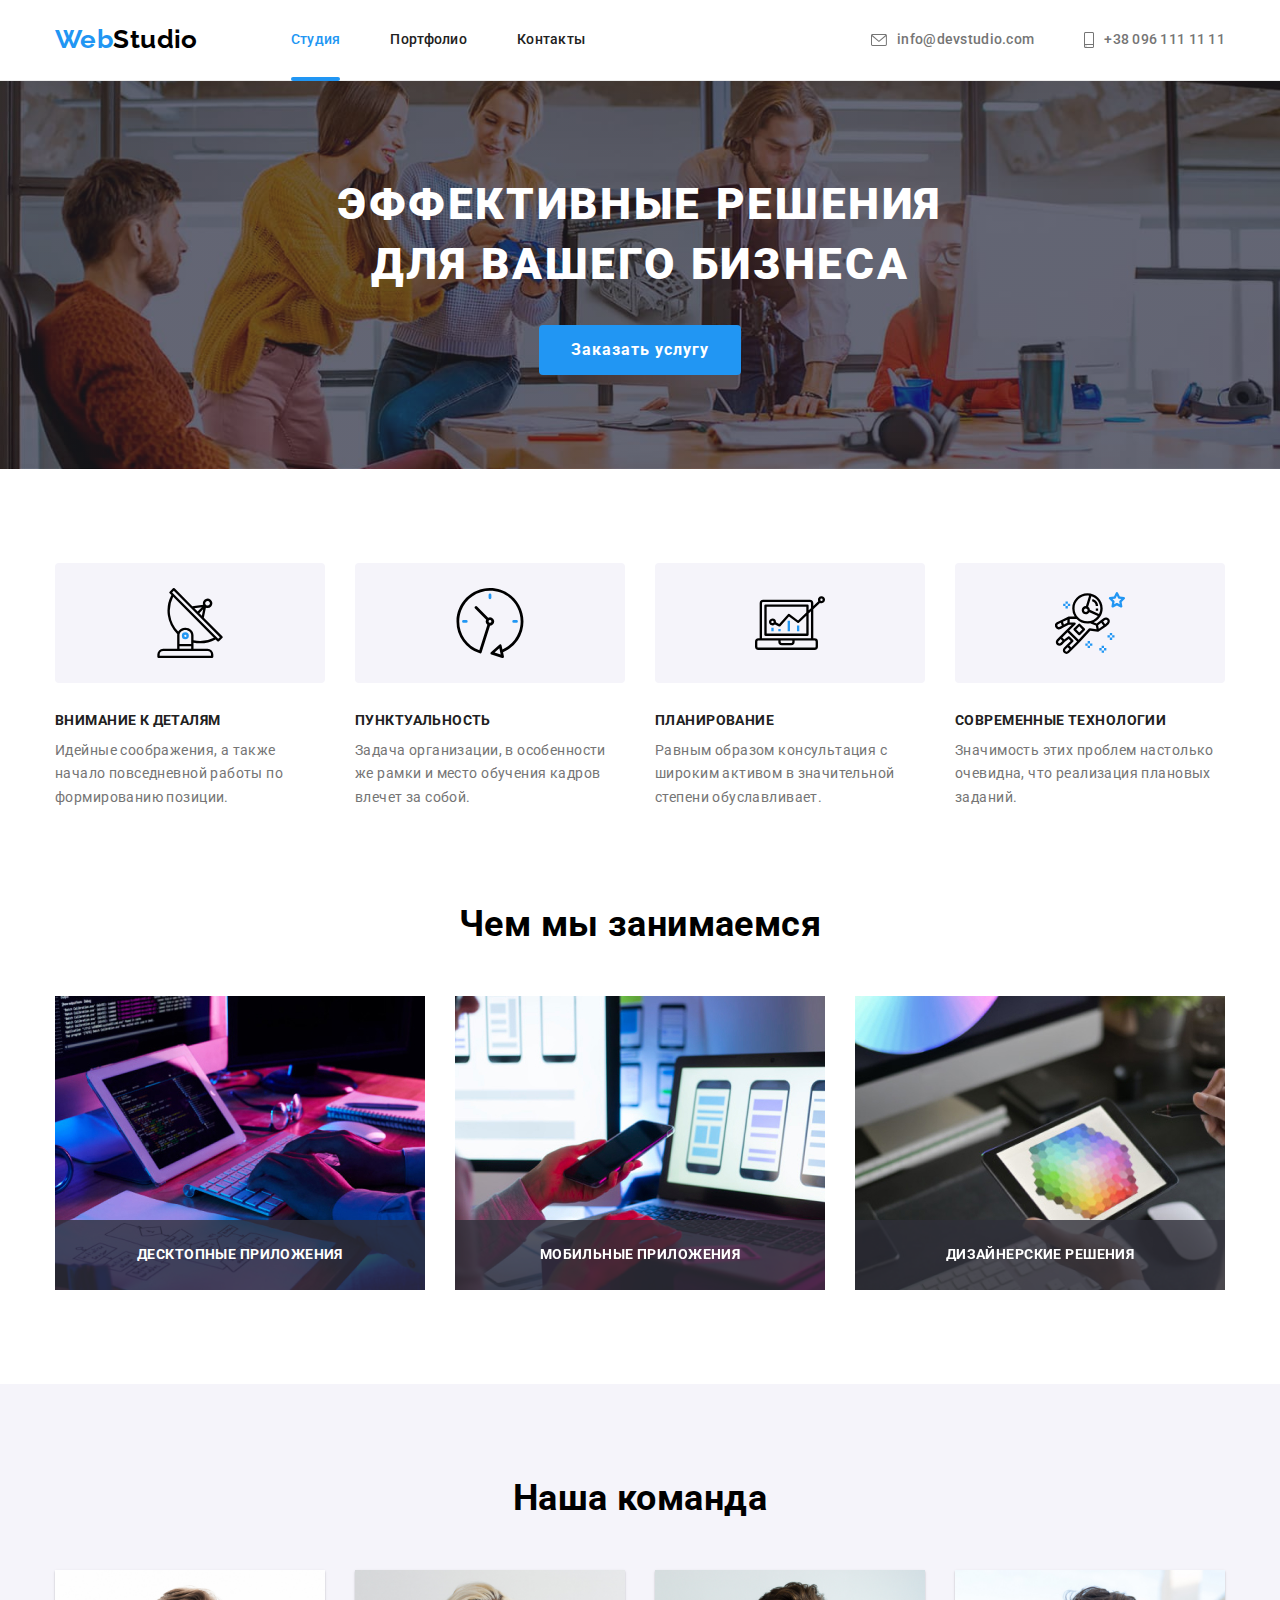
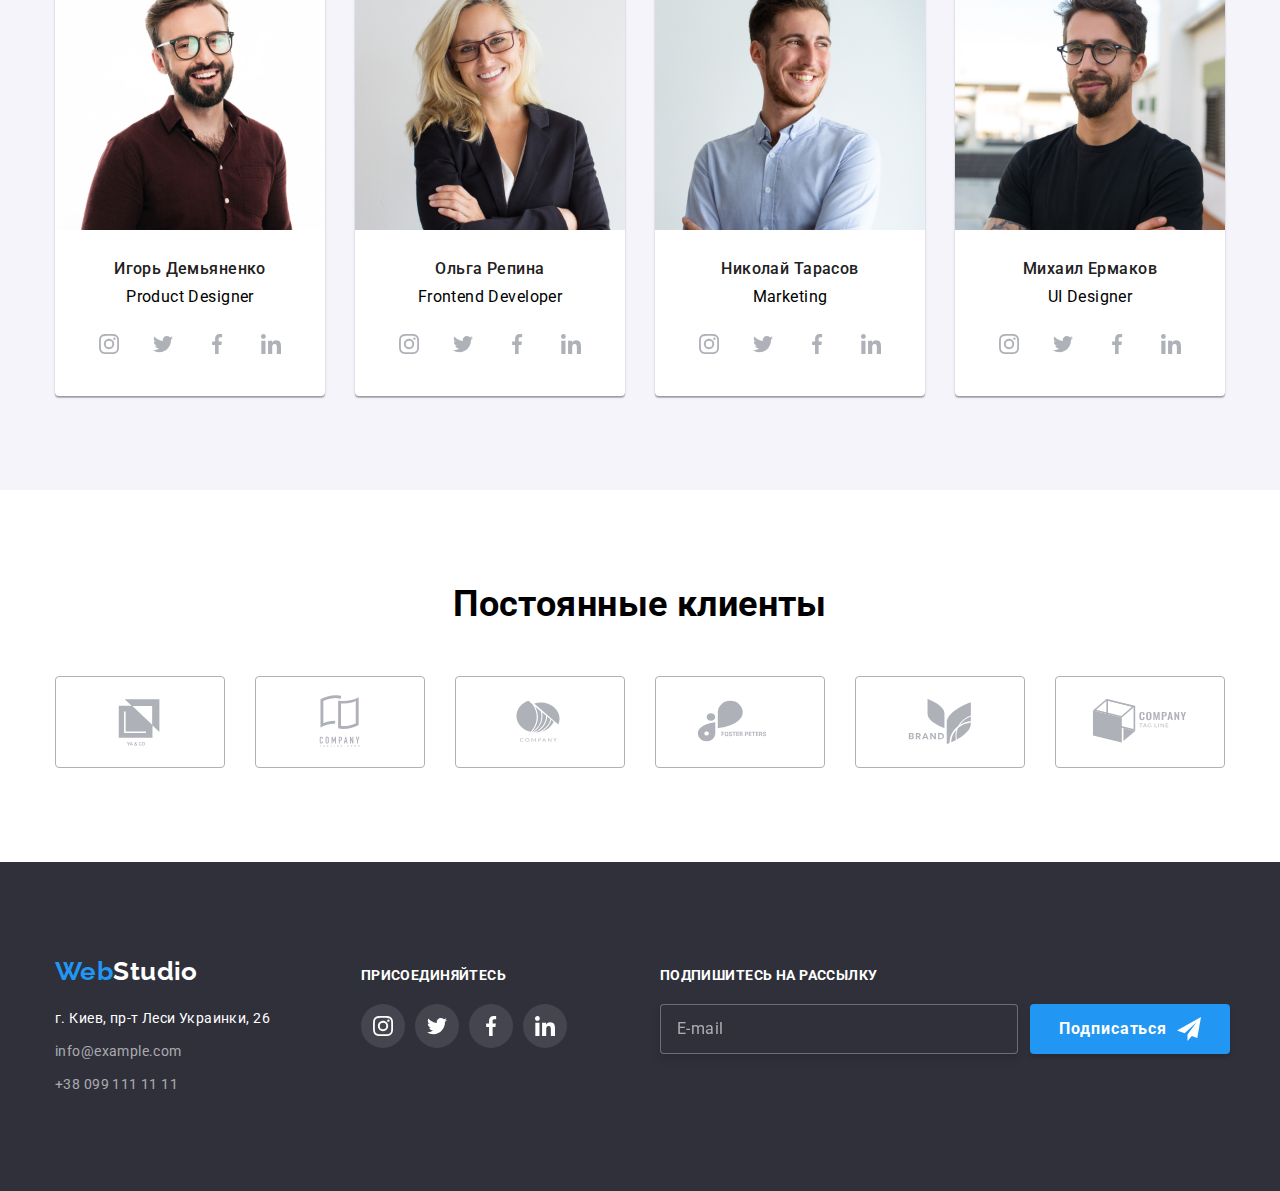
==== commit 5385cd28: "BEM: all index page" ====
--- a/index.html
+++ b/index.html
@@ -423,48 +423,46 @@
     <footer class="section footer-padding footer-style">
       <div class="container footer-formating">
         <address class="footer-formating__normal">
-          <a href="./index.html" class="header-formating__logo logo-footer" aria-label="Логотип"
-            >Web<span class="logofooter-second-color">Studio</span></a
-            >
-          <p class="adress">г. Киев, пр-т Леси Украинки, 26</p>
+          <a href="./index.html" class="footer-formating__logo" aria-label="Логотип">Web<span class="footer-formating__logo--2color">Studio</span></a>
+          <p class="footer-formating__adress">г. Киев, пр-т Леси Украинки, 26</p>
           <a
             href="mailto:info@example.com"
-            class="footer-contacts-link"
+            class="footer-formating__contacts"
             aria-label="Ссылка на почту"
             >info@example.com</a
           >
-          <a href="tel:+380991111111" class="footer-contacts-link" aria-label="Контактный телефон"
+          <a href="tel:+380991111111" class="footer-formating__contacts" aria-label="Контактный телефон"
             >+38 099 111 11 11</a
           >
         </address>
 
-        <div class="footer-soc-container">
-          <p class="text-connect">присоединяйтесь</p>
-          <ul class="footer-soc-list">
-            <li>
-              <a href="" class="social-links-footer" aria-label="Ссылка на инстаграмм">
-                <svg class="social-icon-footer" aria-label="Иконка инстаграмм">
+        <div class="footer-social">
+          <p class="footer-social__text">присоединяйтесь</p>
+          <ul class="footer-social__list">
+            <li>
+              <a href="" class="footer-social__links" aria-label="Ссылка на инстаграмм">
+                <svg class="footer-social__icon" aria-label="Иконка инстаграмм">
                   <use href="./images/sprite.svg#iconinst"></use>
                 </svg>
               </a>
             </li>
             <li>
-              <a href="" class="social-links-footer" aria-label="Ссылка на твиттер">
-                <svg class="social-icon-footer" aria-label="Иконка твиттера">
+              <a href="" class="footer-social__links" aria-label="Ссылка на твиттер">
+                <svg class="footer-social__icon" aria-label="Иконка твиттера">
                   <use href="./images/sprite.svg#icontwitter"></use>
                 </svg>
               </a>
             </li>
             <li>
-              <a href="" class="social-links-footer" aria-label="Ссылка на фэйсбук">
-                <svg class="social-icon-footer" aria-label="Иконка фэйсбук">
+              <a href="" class="footer-social__links" aria-label="Ссылка на фэйсбук">
+                <svg class="footer-social__icon" aria-label="Иконка фэйсбук">
                   <use href="./images/sprite.svg#iconfacebook"></use>
                 </svg>
               </a>
             </li>
             <li>
-              <a href="" class="social-links-footer" aria-label="Ссылка на линкедин">
-                <svg class="social-icon-footer" aria-label="Иконка линкедин">
+              <a href="" class="footer-social__links" aria-label="Ссылка на линкедин">
+                <svg class="footer-social__icon" aria-label="Иконка линкедин">
                   <use href="./images/sprite.svg#iconlinkedin"></use>
                 </svg>
               </a>
@@ -473,11 +471,12 @@
         </div>
         <!-- Subscribe -->
         <form class="footer-form">
-          <p class="text-connect">Подпишитесь на рассылку</p>
-          <label class="form-area-footer">
-            <input type="text" name="email" class="form-input-footer" placeholder="E-mail" />
+          <p class="footer-social__text">Подпишитесь на рассылку</p>
+          <label class="footer-form__label">
+            <input type="text" name="email" class="footer-form__input" placeholder="E-mail" />
+            <button type="submit" class="footer-form__button">Подписаться</button>
           </label>
-          <button type="submit" class="button-footer">Подписаться</button>
+          
         </form>
       </div>
     </footer>
--- a/css/main.min.css
+++ b/css/main.min.css
@@ -1,2 +1,2 @@
-.visually-hidden{position:absolute;width:1px;height:1px;margin:-1px;border:0;padding:0;clip:rect(0 0 0 0);overflow:hidden}.header-formating__logo{margin-right:93px;font-family:'Raleway', sans-serif;font-size:26px;line-height:1.2;color:#2196F3;text-decoration:none}.logo-footer{margin-right:0;margin-bottom:20px}.header-formating__logo--2color{color:#000000}.logofooter-second-color{display:inline-block;margin-bottom:20px;color:#fff}.main-header{width:696px;margin-bottom:30px;color:#fff}.main-header-bg{max-height:600px;max-width:1600px;margin-left:auto;margin-right:auto;padding-top:200px;padding-bottom:200px;display:-webkit-box;display:-ms-flexbox;display:flex;-webkit-box-orient:vertical;-webkit-box-direction:normal;-ms-flex-direction:column;flex-direction:column;text-align:center;-webkit-box-align:center;-ms-flex-align:center;align-items:center;background-image:-webkit-gradient(linear, left top, right top, from(rgba(47,48,58,0.4)), to(rgba(47,48,58,0.4))),url("../images/header.jpg");background-image:linear-gradient(to right, rgba(47,48,58,0.4), rgba(47,48,58,0.4)),url("../images/header.jpg");background-color:#C4C4C4;background-repeat:no-repeat;background-size:cover;background-position:center}.header-nav{display:-webkit-box;display:-ms-flexbox;display:flex}.header-nav__item:not(:last-child){margin-right:50px}.header-border{border-bottom:1px solid #ECECEC}.header-nav__link--2color::after{position:absolute;display:-webkit-inline-box;display:-ms-inline-flexbox;display:inline-flex;content:"";left:0;bottom:-1px;width:100%;height:4px;border-radius:2px;background-color:#2196F3}.header-contacts{margin-left:auto;display:-webkit-box;display:-ms-flexbox;display:flex}.header-contacts__item:not(:last-child){margin-right:50px}.header-formating{display:-webkit-box;display:-ms-flexbox;display:flex;-webkit-box-align:center;-ms-flex-align:center;align-items:center}.header-nav__link{position:relative;display:block;padding-top:32px;padding-bottom:32px;font-weight:500;letter-spacing:0.02em;color:#212121;text-decoration:none;-webkit-transition:color 250ms cubic-bezier(0.4, 0, 0.2, 1);transition:color 250ms cubic-bezier(0.4, 0, 0.2, 1)}.header-nav__link:hover,.header-nav__link:focus{color:#2196F3}.header-nav__link--2color{color:#2196F3}.header-contacts__link{display:-webkit-inline-box;display:-ms-inline-flexbox;display:inline-flex;-webkit-box-align:center;-ms-flex-align:center;align-items:center;padding-top:32px;padding-bottom:32px;font-weight:500;font-size:14px;line-height:1.14;letter-spacing:0.02em;color:#757575;text-decoration:none;-webkit-transition:color 250ms cubic-bezier(0.4, 0, 0.2, 1);transition:color 250ms cubic-bezier(0.4, 0, 0.2, 1)}.header-contacts__link:hover,.header-contacts__link:focus{color:#2196F3}.header-contacts__icon{fill:#757575;margin-right:10px;-webkit-transition:fill 250ms cubic-bezier(0.4, 0, 0.2, 1);transition:fill 250ms cubic-bezier(0.4, 0, 0.2, 1)}.header-contacts__item:hover .header-contacts__icon,.header-contacts__item:focus .header-contacts__icon{fill:#2196F3}.button-order{display:inline-block;text-align:center;-webkit-box-align:center;-ms-flex-align:center;align-items:center;font-weight:700;letter-spacing:0.06em;padding:10px 32px;font-size:16px;line-height:1.87;background-color:#2196F3;color:#fff;border:none;border-radius:4px;cursor:pointer;-webkit-transition:background-color 250ms cubic-bezier(0.4, 0, 0.2, 1),-webkit-box-shadow 250ms cubic-bezier(0.4, 0, 0.2, 1);transition:background-color 250ms cubic-bezier(0.4, 0, 0.2, 1),-webkit-box-shadow 250ms cubic-bezier(0.4, 0, 0.2, 1);transition:background-color 250ms cubic-bezier(0.4, 0, 0.2, 1),box-shadow 250ms cubic-bezier(0.4, 0, 0.2, 1);transition:background-color 250ms cubic-bezier(0.4, 0, 0.2, 1),box-shadow 250ms cubic-bezier(0.4, 0, 0.2, 1),-webkit-box-shadow 250ms cubic-bezier(0.4, 0, 0.2, 1)}.button-order:hover,.button-order:focus{-webkit-box-shadow:0px 4px 4px rgba(0,0,0,0.15);box-shadow:0px 4px 4px rgba(0,0,0,0.15);background-color:#188CE8}.backdrop{position:fixed;top:0;left:0;width:100%;height:100%;background-color:rgba(0,0,0,0.2);opacity:1;-webkit-transition:opacity 250ms cubic-bezier(0.4, 0, 0.2, 1);transition:opacity 250ms cubic-bezier(0.4, 0, 0.2, 1)}.backdrop.is-hidden{opacity:0;pointer-events:none}.backdrop.is-hidden .modal{-webkit-transform:translate(-50%, -50%) scale(0.9);transform:translate(-50%, -50%) scale(0.9)}.modal{position:absolute;display:-webkit-inline-box;display:-ms-inline-flexbox;display:inline-flex;-webkit-box-pack:center;-ms-flex-pack:center;justify-content:center;text-align:center;top:50%;left:50%;min-width:528px;min-height:581px;background-color:#fff;-webkit-box-shadow:0px 1px 3px rgba(0,0,0,0.12),0px 1px 1px rgba(0,0,0,0.14),0px 2px 1px rgba(0,0,0,0.2);box-shadow:0px 1px 3px rgba(0,0,0,0.12),0px 1px 1px rgba(0,0,0,0.14),0px 2px 1px rgba(0,0,0,0.2);border-radius:4px;-webkit-transform:translate(-50%, -50%) scale(1);transform:translate(-50%, -50%) scale(1);-webkit-transition:-webkit-transform 250ms cubic-bezier(0.4, 0, 0.2, 1);transition:-webkit-transform 250ms cubic-bezier(0.4, 0, 0.2, 1);transition:transform 250ms cubic-bezier(0.4, 0, 0.2, 1);transition:transform 250ms cubic-bezier(0.4, 0, 0.2, 1), -webkit-transform 250ms cubic-bezier(0.4, 0, 0.2, 1)}.modal-form{width:448px}.modal-close{position:absolute;display:-webkit-box;display:-ms-flexbox;display:flex;-webkit-box-pack:center;-ms-flex-pack:center;justify-content:center;-webkit-box-align:center;-ms-flex-align:center;align-items:center;background-color:#fff;top:8px;right:8px;width:30px;height:30px;cursor:pointer;border:none;border:1px solid rgba(0,0,0,0.1);border-radius:50%}.modal p{margin-top:40px;margin-bottom:30px}.modal-iconclose{width:11px;height:11px;fill:black;margin:0;padding:0;-webkit-transition:fill 250ms cubic-bezier(0.4, 0, 0.2, 1);transition:fill 250ms cubic-bezier(0.4, 0, 0.2, 1)}.modal-close:hover .modal-iconclose,.modal-close:focus .modal-iconclose{fill:#2196F3}.modal-description{font-size:20px;line-height:1.15;margin-left:auto;margin-right:auto;color:#212121}.modal-area{position:relative;display:-webkit-box;display:-ms-flexbox;display:flex}.modal-area:nth-child(-n+4){margin-bottom:28px}.modal-input{display:block;padding-left:42px;padding-right:10px;width:100%;height:40px;border:1px solid rgba(33,33,33,0.2);border-radius:4px;-webkit-transition:border-color 250ms cubic-bezier(0.4, 0, 0.2, 1);transition:border-color 250ms cubic-bezier(0.4, 0, 0.2, 1);cursor:pointer}.modal-input:focus{outline:none;border-color:#2196F3}.modal-input:focus+.modal-icon{fill:#2196F3}.modal-icon{position:absolute;top:14px;left:15px;bottom:14px;width:18px;height:18px;-webkit-transition:fill 250ms cubic-bezier(0.4, 0, 0.2, 1);transition:fill 250ms cubic-bezier(0.4, 0, 0.2, 1)}.modal-form textarea{padding:0;resize:none;padding-top:12px;padding-left:16px;padding-right:10px;width:448px;height:120px;border:1px solid rgba(33,33,33,0.2);border-radius:4px;-webkit-transition:border-color 250ms cubic-bezier(0.4, 0, 0.2, 1);transition:border-color 250ms cubic-bezier(0.4, 0, 0.2, 1);cursor:pointer}.modal-form textarea:focus{outline:none;border-color:#2196F3}.modal-form textarea::-webkit-input-placeholder{padding:0;font-weight:400;font-size:14px;letter-spacing:0.01em;color:rgba(117,117,117,0.5)}.modal-form textarea:-ms-input-placeholder{padding:0;font-weight:400;font-size:14px;letter-spacing:0.01em;color:rgba(117,117,117,0.5)}.modal-form textarea::-ms-input-placeholder{padding:0;font-weight:400;font-size:14px;letter-spacing:0.01em;color:rgba(117,117,117,0.5)}.modal-form textarea::placeholder{padding:0;font-weight:400;font-size:14px;letter-spacing:0.01em;color:rgba(117,117,117,0.5)}.agreement-position__input{position:absolute;width:1px;height:1px;margin:-1px;border:0;padding:0;clip:rect(0 0 0 0);overflow:hidden}.agreement-position{margin-top:20px}.agreement-position__label{margin-top:20px;width:100%;font-weight:400;line-height:1.71}.agreement-position__label>span{position:relative}.agreement-position__icon{position:absolute;left:0;top:0;-webkit-transform:translateX(calc(-100% - 4px));transform:translateX(calc(-100% - 4px));width:16px;height:15px;border:2px solid #212121;border-radius:2px;fill:#fff;-webkit-transition:background-color 250ms cubic-bezier(0.4, 0, 0.2, 1),border-color 250ms cubic-bezier(0.4, 0, 0.2, 1);transition:background-color 250ms cubic-bezier(0.4, 0, 0.2, 1),border-color 250ms cubic-bezier(0.4, 0, 0.2, 1)}.agreement-position__input:checked ~ .agreement-position__icon{background-color:#2196F3;border-color:#2196F3}.modal-title{position:absolute;-webkit-transform:translateY(calc(-100% - 4px));transform:translateY(calc(-100% - 4px));font-weight:400;font-size:12px;line-height:1.16;letter-spacing:0.01em;color:#757575}.modal-form a{color:#2196F3}.agreement-position__button{display:-webkit-box;display:-ms-flexbox;display:flex;-webkit-box-align:center;-ms-flex-align:center;align-items:center;-webkit-box-pack:center;-ms-flex-pack:center;justify-content:center;min-width:200px;height:50px;margin-top:30px;margin-right:auto;margin-left:auto;margin-bottom:40px;padding-top:10px;padding-right:15px;padding-bottom:10px;padding-left:15px;background:#2196F3;-webkit-box-shadow:0px 4px 4px rgba(0,0,0,0.15);box-shadow:0px 4px 4px rgba(0,0,0,0.15);border-radius:4px;border-color:#2196F3;font-weight:700;font-style:normal;font-size:16px;line-height:1.87;letter-spacing:0.06em;color:#fff;cursor:pointer;-webkit-transition:background-color 250ms cubic-bezier(0.4, 0, 0.2, 1);transition:background-color 250ms cubic-bezier(0.4, 0, 0.2, 1)}.agreement-position__button:hover,.agreement-position__button:focus{background-color:#188CE8}.specification-list__header{margin-bottom:10px;font-size:14px;text-transform:uppercase;color:#212121}.specification-list__title{font-weight:400;line-height:1.71;color:#757575}.specification-list{display:-webkit-box;display:-ms-flexbox;display:flex;-ms-flex-wrap:wrap;flex-wrap:wrap;-webkit-box-pack:justify;-ms-flex-pack:justify;justify-content:space-between}.specification-list__item{max-width:270px}.specification-list .item:nth-child(n+5){margin-top:30px}.specification-container{display:-webkit-box;display:-ms-flexbox;display:flex;height:120px;margin-bottom:30px;-webkit-box-align:center;-ms-flex-align:center;align-items:center;-webkit-box-pack:center;-ms-flex-pack:center;justify-content:center;background:#F5F4FA;border-radius:4px}.field-activity-section{margin-bottom:94px}.activity-list{display:-webkit-box;display:-ms-flexbox;display:flex;-ms-flex-wrap:wrap;flex-wrap:wrap;-webkit-box-pack:justify;-ms-flex-pack:justify;justify-content:space-between}.activity-list__item:nth-child(n+4){margin-top:30px}.activity-list__description{position:absolute;display:-webkit-inline-box;display:-ms-inline-flexbox;display:inline-flex;bottom:0;left:0;width:100%;height:70px;-webkit-box-pack:center;-ms-flex-pack:center;justify-content:center;-webkit-box-align:center;-ms-flex-align:center;align-items:center;font-weight:700;font-size:14px;line-height:1.14;letter-spacing:0.03em;text-transform:uppercase;color:#fff;background-color:rgba(47,48,58,0.8)}.activity-list__image{position:relative;display:-webkit-box;display:-ms-flexbox;display:flex}.staff-list__item{background-color:#FFFFFF;-webkit-box-shadow:0px 1px 3px rgba(0,0,0,0.12),0px 1px 1px rgba(0,0,0,0.14),0px 2px 1px rgba(0,0,0,0.2);box-shadow:0px 1px 3px rgba(0,0,0,0.12),0px 1px 1px rgba(0,0,0,0.14),0px 2px 1px rgba(0,0,0,0.2);border-radius:0px 0px 4px 4px}.staff-section{padding-top:94px;padding-bottom:94px;background-color:#F5F4FA}.staff-list{display:-webkit-box;display:-ms-flexbox;display:flex;-ms-flex-wrap:wrap;flex-wrap:wrap;-webkit-box-pack:justify;-ms-flex-pack:justify;justify-content:space-between}.staff-list__title{font-weight:500;font-size:16px;color:#212121}.staff-list__descript{margin-top:10px;font-weight:400;font-size:16px}.staff-list__container{max-width:270px;text-align:center;margin-top:30px;margin-bottom:30px;margin-left:32px;margin-right:32px}.social-list{display:-webkit-box;display:-ms-flexbox;display:flex;-webkit-box-align:center;-ms-flex-align:center;align-items:center;margin-top:16px;margin-left:auto;margin-right:auto;-webkit-box-pack:justify;-ms-flex-pack:justify;justify-content:space-between}.social-list__links{display:-webkit-box;display:-ms-flexbox;display:flex;-webkit-box-pack:center;-ms-flex-pack:center;justify-content:center;-webkit-box-align:center;-ms-flex-align:center;align-items:center;border-radius:50%;padding:0;margin:0;width:44px;height:44px;-webkit-transition:background-color 250ms cubic-bezier(0.4, 0, 0.2, 1);transition:background-color 250ms cubic-bezier(0.4, 0, 0.2, 1)}.social-list__links:hover,.social-list__links:focus{background-color:#2196F3}.social-list__links:hover .social-list__icon,.social-list__links:focus .social-list__icon{fill:#FFFFFF}.social-list__icon{display:-webkit-inline-box;display:-ms-inline-flexbox;display:inline-flex;margin:0;padding:0;width:20px;height:20px;fill:#AFB1B8;-webkit-transition:fill 250ms cubic-bezier(0.4, 0, 0.2, 1);transition:fill 250ms cubic-bezier(0.4, 0, 0.2, 1)}.clients-list{display:-webkit-box;display:-ms-flexbox;display:flex;-webkit-box-align:center;-ms-flex-align:center;align-items:center;-webkit-box-pack:justify;-ms-flex-pack:justify;justify-content:space-between}.clients-list__icon{width:106px;height:60px;fill:#AFB1B8;-webkit-transition:fill 250ms cubic-bezier(0.4, 0, 0.2, 1);transition:fill 250ms cubic-bezier(0.4, 0, 0.2, 1)}.clients-list__links{display:-webkit-inline-box;display:-ms-inline-flexbox;display:inline-flex;-webkit-box-align:center;-ms-flex-align:center;align-items:center;-webkit-box-pack:center;-ms-flex-pack:center;justify-content:center;width:170px;height:92px;border:1px solid #AFB1B8;border-radius:4px;-webkit-transition:border 250ms cubic-bezier(0.4, 0, 0.2, 1);transition:border 250ms cubic-bezier(0.4, 0, 0.2, 1)}.clients-list__links:hover .clients-list__icon,.clients-list__links:focus .clients-list__icon{fill:#2196F3}.clients-list__links:hover,.clients-list__links:focus{border:1px solid #2196F3}.filter-list{display:-webkit-box;display:-ms-flexbox;display:flex;-webkit-box-pack:center;-ms-flex-pack:center;justify-content:center}.filter-list .item:not(:last-child){margin-right:8px}.filter-buttons-styles{display:inline-block;padding-top:6px;padding-bottom:6px;padding-right:22px;padding-left:22px;font-weight:500;font-size:16px;line-height:1.62;text-align:center;border-style:none;border-radius:4px;background-color:#F5F4FA;color:#212121;cursor:pointer;-webkit-transition:background-color 250ms cubic-bezier(0.4, 0, 0.2, 1),color 250ms cubic-bezier(0.4, 0, 0.2, 1),-webkit-box-shadow 250ms cubic-bezier(0.4, 0, 0.2, 1);transition:background-color 250ms cubic-bezier(0.4, 0, 0.2, 1),color 250ms cubic-bezier(0.4, 0, 0.2, 1),-webkit-box-shadow 250ms cubic-bezier(0.4, 0, 0.2, 1);transition:background-color 250ms cubic-bezier(0.4, 0, 0.2, 1),box-shadow 250ms cubic-bezier(0.4, 0, 0.2, 1),color 250ms cubic-bezier(0.4, 0, 0.2, 1);transition:background-color 250ms cubic-bezier(0.4, 0, 0.2, 1),box-shadow 250ms cubic-bezier(0.4, 0, 0.2, 1),color 250ms cubic-bezier(0.4, 0, 0.2, 1),-webkit-box-shadow 250ms cubic-bezier(0.4, 0, 0.2, 1)}.filter-buttons-styles:hover,.filter-buttons-styles:focus{-webkit-box-shadow:0px 3px 1px rgba(0,0,0,0.1),0px 1px 2px rgba(0,0,0,0.08),0px 2px 2px rgba(0,0,0,0.12);box-shadow:0px 3px 1px rgba(0,0,0,0.1),0px 1px 2px rgba(0,0,0,0.08),0px 2px 2px rgba(0,0,0,0.12);background-color:#2196F3;color:#fff}.portfolio-list{display:-webkit-box;display:-ms-flexbox;display:flex;-ms-flex-wrap:wrap;flex-wrap:wrap;gap:30px}.portfolio-descript{font-weight:400;font-size:16px;line-height:1.87;color:#757575}.portfolio-title{font-weight:700;font-size:18px;line-height:2;letter-spacing:0.06em;color:#212121}.portfolio-container{padding-top:20px;padding-bottom:20px;padding-left:24px;padding-right:24px;border-left:1px solid #EEEEEE;border-right:1px solid #EEEEEE;border-bottom:1px solid #EEEEEE}.portfolio-cards{-webkit-box-sizing:border-box;box-sizing:border-box}.portfolio-cards-link{display:block;-webkit-transition:-webkit-box-shadow 250ms cubic-bezier(0.4, 0, 0.2, 1);transition:-webkit-box-shadow 250ms cubic-bezier(0.4, 0, 0.2, 1);transition:box-shadow 250ms cubic-bezier(0.4, 0, 0.2, 1);transition:box-shadow 250ms cubic-bezier(0.4, 0, 0.2, 1), -webkit-box-shadow 250ms cubic-bezier(0.4, 0, 0.2, 1)}.portfolio-cards-link:hover,.portfolio-cards-link:focus{-webkit-box-shadow:0px 1px 1px rgba(0,0,0,0.12),0px 4px 4px rgba(0,0,0,0.06),1px 4px 6px rgba(0,0,0,0.16);box-shadow:0px 1px 1px rgba(0,0,0,0.12),0px 4px 4px rgba(0,0,0,0.06),1px 4px 6px rgba(0,0,0,0.16)}.portfolio-cards-link:hover .portfolio-overlay-description,.portfolio-cards-link:focus .portfolio-overlay-description{-webkit-transform:translateY(0);transform:translateY(0)}.portfolio-overlay{position:relative;overflow:hidden}.portfolio-overlay-description{position:absolute;display:-webkit-inline-box;display:-ms-inline-flexbox;display:inline-flex;width:100%;height:100%;top:0;left:0;-webkit-transform:translateY(100%);transform:translateY(100%);-webkit-transition:-webkit-transform 250ms cubic-bezier(0.4, 0, 0.2, 1);transition:-webkit-transform 250ms cubic-bezier(0.4, 0, 0.2, 1);transition:transform 250ms cubic-bezier(0.4, 0, 0.2, 1);transition:transform 250ms cubic-bezier(0.4, 0, 0.2, 1), -webkit-transform 250ms cubic-bezier(0.4, 0, 0.2, 1);padding-top:63px;padding-right:24px;padding-left:24px;padding-bottom:63px;font-weight:400;font-size:18px;line-height:1.55;letter-spacing:0.03em;color:#fff;background:rgba(33,150,243,0.9);text-shadow:0px 4px 4px rgba(0,0,0,0.25)}.portfolio-cards a{text-decoration:none}.footer-style{background-color:#2F303A}.footer-contacts-link{display:block;font-weight:400;font-size:14px;line-height:1.71;color:rgba(255,255,255,0.6);text-decoration:none;-webkit-transition:color 250ms cubic-bezier(0.4, 0, 0.2, 1);transition:color 250ms cubic-bezier(0.4, 0, 0.2, 1)}.footer-contacts-link:last-child{margin-top:9px}.footer-contacts-link:hover,.footer-contacts-link:focus{color:#2196F3}.footer-padding{padding-top:60px;padding-bottom:60px}.footer-formating__normal{font-style:normal}.footer-formating{display:-webkit-box;display:-ms-flexbox;display:flex;-webkit-box-align:baseline;-ms-flex-align:baseline;align-items:baseline}.footer-soc-list{display:-webkit-box;display:-ms-flexbox;display:flex}.footer-soc-container{display:-webkit-box;display:-ms-flexbox;display:flex;-webkit-box-orient:vertical;-webkit-box-direction:normal;-ms-flex-direction:column;flex-direction:column;margin-left:70px}.footer-soc-container p{margin-bottom:20px}.footer-soc-container li:not(:last-child){margin-right:10px}.social-links-footer{display:-webkit-box;display:-ms-flexbox;display:flex;-webkit-box-pack:center;-ms-flex-pack:center;justify-content:center;-webkit-box-align:center;-ms-flex-align:center;align-items:center;border-radius:50%;padding:0;margin:0;width:44px;height:44px;background-color:rgba(255,255,255,0.1);-webkit-transition:background-color 250ms cubic-bezier(0.4, 0, 0.2, 1);transition:background-color 250ms cubic-bezier(0.4, 0, 0.2, 1)}.social-links-footer:hover,.social-links-footer:focus{background-color:#2196F3}.social-icon-footer{display:-webkit-inline-box;display:-ms-inline-flexbox;display:inline-flex;margin:0;padding:0;width:20px;height:20px;fill:#FFFFFF}.text-connect{text-transform:uppercase;color:#FFFFFF}.footer-form{margin-left:93px}.form-area-footer{display:-webkit-inline-box;display:-ms-inline-flexbox;display:inline-flex;margin-top:20px}.form-input-footer{padding-left:16px;width:358px;height:50px;border:1px solid rgba(255,255,255,0.3);-webkit-filter:drop-shadow(0px 4px 4px rgba(0,0,0,0.15));filter:drop-shadow(0px 4px 4px rgba(0,0,0,0.15));border-radius:4px;background-color:#2F303A;color:#fff}.form-input-footer::-webkit-input-placeholder{padding-top:15px;font-style:normal;font-weight:400;font-size:16px;line-height:1.25;letter-spacing:0.03em;color:rgba(255,255,255,0.6)}.form-input-footer:-ms-input-placeholder{padding-top:15px;font-style:normal;font-weight:400;font-size:16px;line-height:1.25;letter-spacing:0.03em;color:rgba(255,255,255,0.6)}.form-input-footer::-ms-input-placeholder{padding-top:15px;font-style:normal;font-weight:400;font-size:16px;line-height:1.25;letter-spacing:0.03em;color:rgba(255,255,255,0.6)}.form-input-footer::placeholder{padding-top:15px;font-style:normal;font-weight:400;font-size:16px;line-height:1.25;letter-spacing:0.03em;color:rgba(255,255,255,0.6)}.button-footer{display:-webkit-inline-box;display:-ms-inline-flexbox;display:inline-flex;margin-left:12px;padding-left:29px;padding-right:28px;padding-top:10px;padding-bottom:10px;outline:none;min-width:200px;height:50px;font-style:normal;font-weight:700;font-size:16px;line-height:1.87;-webkit-box-align:center;-ms-flex-align:center;align-items:center;text-align:center;letter-spacing:0.06em;color:#fff;border:0px;-webkit-box-shadow:0px 4px 4px rgba(0,0,0,0.15);box-shadow:0px 4px 4px rgba(0,0,0,0.15);border-radius:4px;border-color:#2196F3;background-color:#2196F3;cursor:pointer}.button-footer::after{display:block;margin-left:10px;content:"";width:24px;height:24px;background-image:url("../images/iconplane.svg");background-size:contain;background-repeat:no-repeat}.adress{margin-bottom:9px;font-weight:400;font-size:14px;line-height:1.71;letter-spacing:0.03em;color:#fff}body{font-family:'Roboto', sans-serif;font-weight:700;font-size:14px;line-height:1.14;letter-spacing:0.03em;color:var(--links-gray)}.section{padding-top:94px;padding-bottom:94px}.container{margin-left:auto;margin-right:auto;padding-left:15px;padding-right:15px;width:1200px}.no-top-padding{padding-top:0;padding-bottom:94}.no-bot-padding{padding-bottom:0}.custom-top-padding{padding-top:50px}img{display:block}h1,h2,h3,p,ul{margin:0;padding:0}li{list-style-type:none}h1{font-weight:900;font-size:44px;line-height:1.36;text-align:center;letter-spacing:0.06em;text-transform:uppercase;color:var(--primary-text-color)}.secondary-header{margin-bottom:50px;font-size:36px;line-height:1.16;text-align:center;color:var(--main-black-color)}
+.visually-hidden{position:absolute;width:1px;height:1px;margin:-1px;border:0;padding:0;clip:rect(0 0 0 0);overflow:hidden}.header-formating__logo{margin-right:93px;font-family:'Raleway', sans-serif;font-size:26px;line-height:1.2;color:#2196F3;text-decoration:none}.header-formating__logo--2color{color:#000000}.footer-formating__logo--2color{color:#fff}.footer-formating__logo{margin-right:93px;font-family:'Raleway', sans-serif;font-size:26px;line-height:1.2;color:#2196F3;text-decoration:none}.main-header{width:696px;margin-bottom:30px;color:#fff}.main-header-bg{max-height:600px;max-width:1600px;margin-left:auto;margin-right:auto;padding-top:200px;padding-bottom:200px;display:-webkit-box;display:-ms-flexbox;display:flex;-webkit-box-orient:vertical;-webkit-box-direction:normal;-ms-flex-direction:column;flex-direction:column;text-align:center;-webkit-box-align:center;-ms-flex-align:center;align-items:center;background-image:-webkit-gradient(linear, left top, right top, from(rgba(47,48,58,0.4)), to(rgba(47,48,58,0.4))),url("../images/header.jpg");background-image:linear-gradient(to right, rgba(47,48,58,0.4), rgba(47,48,58,0.4)),url("../images/header.jpg");background-color:#C4C4C4;background-repeat:no-repeat;background-size:cover;background-position:center}.header-nav{display:-webkit-box;display:-ms-flexbox;display:flex}.header-nav__item:not(:last-child){margin-right:50px}.header-border{border-bottom:1px solid #ECECEC}.header-nav__link--2color::after{position:absolute;display:-webkit-inline-box;display:-ms-inline-flexbox;display:inline-flex;content:"";left:0;bottom:-1px;width:100%;height:4px;border-radius:2px;background-color:#2196F3}.header-contacts{margin-left:auto;display:-webkit-box;display:-ms-flexbox;display:flex}.header-contacts__item:not(:last-child){margin-right:50px}.header-formating{display:-webkit-box;display:-ms-flexbox;display:flex;-webkit-box-align:center;-ms-flex-align:center;align-items:center}.header-nav__link{position:relative;display:block;padding-top:32px;padding-bottom:32px;font-weight:500;letter-spacing:0.02em;color:#212121;text-decoration:none;-webkit-transition:color 250ms cubic-bezier(0.4, 0, 0.2, 1);transition:color 250ms cubic-bezier(0.4, 0, 0.2, 1)}.header-nav__link:hover,.header-nav__link:focus{color:#2196F3}.header-nav__link--2color{color:#2196F3}.header-contacts__link{display:-webkit-inline-box;display:-ms-inline-flexbox;display:inline-flex;-webkit-box-align:center;-ms-flex-align:center;align-items:center;padding-top:32px;padding-bottom:32px;font-weight:500;font-size:14px;line-height:1.14;letter-spacing:0.02em;color:#757575;text-decoration:none;-webkit-transition:color 250ms cubic-bezier(0.4, 0, 0.2, 1);transition:color 250ms cubic-bezier(0.4, 0, 0.2, 1)}.header-contacts__link:hover,.header-contacts__link:focus{color:#2196F3}.header-contacts__icon{fill:#757575;margin-right:10px;-webkit-transition:fill 250ms cubic-bezier(0.4, 0, 0.2, 1);transition:fill 250ms cubic-bezier(0.4, 0, 0.2, 1)}.header-contacts__item:hover .header-contacts__icon,.header-contacts__item:focus .header-contacts__icon{fill:#2196F3}.button-order{display:inline-block;text-align:center;-webkit-box-align:center;-ms-flex-align:center;align-items:center;font-weight:700;letter-spacing:0.06em;padding:10px 32px;font-size:16px;line-height:1.87;background-color:#2196F3;color:#fff;border:none;border-radius:4px;cursor:pointer;-webkit-transition:background-color 250ms cubic-bezier(0.4, 0, 0.2, 1),-webkit-box-shadow 250ms cubic-bezier(0.4, 0, 0.2, 1);transition:background-color 250ms cubic-bezier(0.4, 0, 0.2, 1),-webkit-box-shadow 250ms cubic-bezier(0.4, 0, 0.2, 1);transition:background-color 250ms cubic-bezier(0.4, 0, 0.2, 1),box-shadow 250ms cubic-bezier(0.4, 0, 0.2, 1);transition:background-color 250ms cubic-bezier(0.4, 0, 0.2, 1),box-shadow 250ms cubic-bezier(0.4, 0, 0.2, 1),-webkit-box-shadow 250ms cubic-bezier(0.4, 0, 0.2, 1)}.button-order:hover,.button-order:focus{-webkit-box-shadow:0px 4px 4px rgba(0,0,0,0.15);box-shadow:0px 4px 4px rgba(0,0,0,0.15);background-color:#188CE8}.backdrop{position:fixed;top:0;left:0;width:100%;height:100%;background-color:rgba(0,0,0,0.2);opacity:1;-webkit-transition:opacity 250ms cubic-bezier(0.4, 0, 0.2, 1);transition:opacity 250ms cubic-bezier(0.4, 0, 0.2, 1)}.backdrop.is-hidden{opacity:0;pointer-events:none}.backdrop.is-hidden .modal{-webkit-transform:translate(-50%, -50%) scale(0.9);transform:translate(-50%, -50%) scale(0.9)}.modal{position:absolute;display:-webkit-inline-box;display:-ms-inline-flexbox;display:inline-flex;-webkit-box-pack:center;-ms-flex-pack:center;justify-content:center;text-align:center;top:50%;left:50%;min-width:528px;min-height:581px;background-color:#fff;-webkit-box-shadow:0px 1px 3px rgba(0,0,0,0.12),0px 1px 1px rgba(0,0,0,0.14),0px 2px 1px rgba(0,0,0,0.2);box-shadow:0px 1px 3px rgba(0,0,0,0.12),0px 1px 1px rgba(0,0,0,0.14),0px 2px 1px rgba(0,0,0,0.2);border-radius:4px;-webkit-transform:translate(-50%, -50%) scale(1);transform:translate(-50%, -50%) scale(1);-webkit-transition:-webkit-transform 250ms cubic-bezier(0.4, 0, 0.2, 1);transition:-webkit-transform 250ms cubic-bezier(0.4, 0, 0.2, 1);transition:transform 250ms cubic-bezier(0.4, 0, 0.2, 1);transition:transform 250ms cubic-bezier(0.4, 0, 0.2, 1), -webkit-transform 250ms cubic-bezier(0.4, 0, 0.2, 1)}.modal-form{width:448px}.modal-close{position:absolute;display:-webkit-box;display:-ms-flexbox;display:flex;-webkit-box-pack:center;-ms-flex-pack:center;justify-content:center;-webkit-box-align:center;-ms-flex-align:center;align-items:center;background-color:#fff;top:8px;right:8px;width:30px;height:30px;cursor:pointer;border:none;border:1px solid rgba(0,0,0,0.1);border-radius:50%}.modal p{margin-top:40px;margin-bottom:30px}.modal-iconclose{width:11px;height:11px;fill:black;margin:0;padding:0;-webkit-transition:fill 250ms cubic-bezier(0.4, 0, 0.2, 1);transition:fill 250ms cubic-bezier(0.4, 0, 0.2, 1)}.modal-close:hover .modal-iconclose,.modal-close:focus .modal-iconclose{fill:#2196F3}.modal-description{font-size:20px;line-height:1.15;margin-left:auto;margin-right:auto;color:#212121}.modal-area{position:relative;display:-webkit-box;display:-ms-flexbox;display:flex}.modal-area:nth-child(-n+4){margin-bottom:28px}.modal-input{display:block;padding-left:42px;padding-right:10px;width:100%;height:40px;border:1px solid rgba(33,33,33,0.2);border-radius:4px;-webkit-transition:border-color 250ms cubic-bezier(0.4, 0, 0.2, 1);transition:border-color 250ms cubic-bezier(0.4, 0, 0.2, 1);cursor:pointer}.modal-input:focus{outline:none;border-color:#2196F3}.modal-input:focus+.modal-icon{fill:#2196F3}.modal-icon{position:absolute;top:14px;left:15px;bottom:14px;width:18px;height:18px;-webkit-transition:fill 250ms cubic-bezier(0.4, 0, 0.2, 1);transition:fill 250ms cubic-bezier(0.4, 0, 0.2, 1)}.modal-form textarea{padding:0;resize:none;padding-top:12px;padding-left:16px;padding-right:10px;width:448px;height:120px;border:1px solid rgba(33,33,33,0.2);border-radius:4px;-webkit-transition:border-color 250ms cubic-bezier(0.4, 0, 0.2, 1);transition:border-color 250ms cubic-bezier(0.4, 0, 0.2, 1);cursor:pointer}.modal-form textarea:focus{outline:none;border-color:#2196F3}.modal-form textarea::-webkit-input-placeholder{padding:0;font-weight:400;font-size:14px;letter-spacing:0.01em;color:rgba(117,117,117,0.5)}.modal-form textarea:-ms-input-placeholder{padding:0;font-weight:400;font-size:14px;letter-spacing:0.01em;color:rgba(117,117,117,0.5)}.modal-form textarea::-ms-input-placeholder{padding:0;font-weight:400;font-size:14px;letter-spacing:0.01em;color:rgba(117,117,117,0.5)}.modal-form textarea::placeholder{padding:0;font-weight:400;font-size:14px;letter-spacing:0.01em;color:rgba(117,117,117,0.5)}.agreement-position__input{position:absolute;width:1px;height:1px;margin:-1px;border:0;padding:0;clip:rect(0 0 0 0);overflow:hidden}.agreement-position{margin-top:20px}.agreement-position__label{margin-top:20px;width:100%;font-weight:400;line-height:1.71}.agreement-position__label>span{position:relative}.agreement-position__icon{position:absolute;left:0;top:0;-webkit-transform:translateX(calc(-100% - 4px));transform:translateX(calc(-100% - 4px));width:16px;height:15px;border:2px solid #212121;border-radius:2px;fill:#fff;-webkit-transition:background-color 250ms cubic-bezier(0.4, 0, 0.2, 1),border-color 250ms cubic-bezier(0.4, 0, 0.2, 1);transition:background-color 250ms cubic-bezier(0.4, 0, 0.2, 1),border-color 250ms cubic-bezier(0.4, 0, 0.2, 1)}.agreement-position__input:checked ~ .agreement-position__icon{background-color:#2196F3;border-color:#2196F3}.modal-title{position:absolute;-webkit-transform:translateY(calc(-100% - 4px));transform:translateY(calc(-100% - 4px));font-weight:400;font-size:12px;line-height:1.16;letter-spacing:0.01em;color:#757575}.modal-form a{color:#2196F3}.agreement-position__button{display:-webkit-box;display:-ms-flexbox;display:flex;-webkit-box-align:center;-ms-flex-align:center;align-items:center;-webkit-box-pack:center;-ms-flex-pack:center;justify-content:center;min-width:200px;height:50px;margin-top:30px;margin-right:auto;margin-left:auto;margin-bottom:40px;padding-top:10px;padding-right:15px;padding-bottom:10px;padding-left:15px;background:#2196F3;-webkit-box-shadow:0px 4px 4px rgba(0,0,0,0.15);box-shadow:0px 4px 4px rgba(0,0,0,0.15);border-radius:4px;border-color:#2196F3;font-weight:700;font-style:normal;font-size:16px;line-height:1.87;letter-spacing:0.06em;color:#fff;cursor:pointer;-webkit-transition:background-color 250ms cubic-bezier(0.4, 0, 0.2, 1);transition:background-color 250ms cubic-bezier(0.4, 0, 0.2, 1)}.agreement-position__button:hover,.agreement-position__button:focus{background-color:#188CE8}.specification-list__header{margin-bottom:10px;font-size:14px;text-transform:uppercase;color:#212121}.specification-list__title{font-weight:400;line-height:1.71;color:#757575}.specification-list{display:-webkit-box;display:-ms-flexbox;display:flex;-ms-flex-wrap:wrap;flex-wrap:wrap;-webkit-box-pack:justify;-ms-flex-pack:justify;justify-content:space-between}.specification-list__item{max-width:270px}.specification-list .item:nth-child(n+5){margin-top:30px}.specification-container{display:-webkit-box;display:-ms-flexbox;display:flex;height:120px;margin-bottom:30px;-webkit-box-align:center;-ms-flex-align:center;align-items:center;-webkit-box-pack:center;-ms-flex-pack:center;justify-content:center;background:#F5F4FA;border-radius:4px}.field-activity-section{margin-bottom:94px}.activity-list{display:-webkit-box;display:-ms-flexbox;display:flex;-ms-flex-wrap:wrap;flex-wrap:wrap;-webkit-box-pack:justify;-ms-flex-pack:justify;justify-content:space-between}.activity-list__item:nth-child(n+4){margin-top:30px}.activity-list__description{position:absolute;display:-webkit-inline-box;display:-ms-inline-flexbox;display:inline-flex;bottom:0;left:0;width:100%;height:70px;-webkit-box-pack:center;-ms-flex-pack:center;justify-content:center;-webkit-box-align:center;-ms-flex-align:center;align-items:center;font-weight:700;font-size:14px;line-height:1.14;letter-spacing:0.03em;text-transform:uppercase;color:#fff;background-color:rgba(47,48,58,0.8)}.activity-list__image{position:relative;display:-webkit-box;display:-ms-flexbox;display:flex}.staff-list__item{background-color:#FFFFFF;-webkit-box-shadow:0px 1px 3px rgba(0,0,0,0.12),0px 1px 1px rgba(0,0,0,0.14),0px 2px 1px rgba(0,0,0,0.2);box-shadow:0px 1px 3px rgba(0,0,0,0.12),0px 1px 1px rgba(0,0,0,0.14),0px 2px 1px rgba(0,0,0,0.2);border-radius:0px 0px 4px 4px}.staff-section{padding-top:94px;padding-bottom:94px;background-color:#F5F4FA}.staff-list{display:-webkit-box;display:-ms-flexbox;display:flex;-ms-flex-wrap:wrap;flex-wrap:wrap;-webkit-box-pack:justify;-ms-flex-pack:justify;justify-content:space-between}.staff-list__title{font-weight:500;font-size:16px;color:#212121}.staff-list__descript{margin-top:10px;font-weight:400;font-size:16px}.staff-list__container{max-width:270px;text-align:center;margin-top:30px;margin-bottom:30px;margin-left:32px;margin-right:32px}.social-list{display:-webkit-box;display:-ms-flexbox;display:flex;-webkit-box-align:center;-ms-flex-align:center;align-items:center;margin-top:16px;margin-left:auto;margin-right:auto;-webkit-box-pack:justify;-ms-flex-pack:justify;justify-content:space-between}.social-list__links{display:-webkit-box;display:-ms-flexbox;display:flex;-webkit-box-pack:center;-ms-flex-pack:center;justify-content:center;-webkit-box-align:center;-ms-flex-align:center;align-items:center;border-radius:50%;padding:0;margin:0;width:44px;height:44px;-webkit-transition:background-color 250ms cubic-bezier(0.4, 0, 0.2, 1);transition:background-color 250ms cubic-bezier(0.4, 0, 0.2, 1)}.social-list__links:hover,.social-list__links:focus{background-color:#2196F3}.social-list__links:hover .social-list__icon,.social-list__links:focus .social-list__icon{fill:#FFFFFF}.social-list__icon{display:-webkit-inline-box;display:-ms-inline-flexbox;display:inline-flex;margin:0;padding:0;width:20px;height:20px;fill:#AFB1B8;-webkit-transition:fill 250ms cubic-bezier(0.4, 0, 0.2, 1);transition:fill 250ms cubic-bezier(0.4, 0, 0.2, 1)}.clients-list{display:-webkit-box;display:-ms-flexbox;display:flex;-webkit-box-align:center;-ms-flex-align:center;align-items:center;-webkit-box-pack:justify;-ms-flex-pack:justify;justify-content:space-between}.clients-list__icon{width:106px;height:60px;fill:#AFB1B8;-webkit-transition:fill 250ms cubic-bezier(0.4, 0, 0.2, 1);transition:fill 250ms cubic-bezier(0.4, 0, 0.2, 1)}.clients-list__links{display:-webkit-inline-box;display:-ms-inline-flexbox;display:inline-flex;-webkit-box-align:center;-ms-flex-align:center;align-items:center;-webkit-box-pack:center;-ms-flex-pack:center;justify-content:center;width:170px;height:92px;border:1px solid #AFB1B8;border-radius:4px;-webkit-transition:border 250ms cubic-bezier(0.4, 0, 0.2, 1);transition:border 250ms cubic-bezier(0.4, 0, 0.2, 1)}.clients-list__links:hover .clients-list__icon,.clients-list__links:focus .clients-list__icon{fill:#2196F3}.clients-list__links:hover,.clients-list__links:focus{border:1px solid #2196F3}.filter-list{display:-webkit-box;display:-ms-flexbox;display:flex;-webkit-box-pack:center;-ms-flex-pack:center;justify-content:center}.filter-list .item:not(:last-child){margin-right:8px}.filter-buttons-styles{display:inline-block;padding-top:6px;padding-bottom:6px;padding-right:22px;padding-left:22px;font-weight:500;font-size:16px;line-height:1.62;text-align:center;border-style:none;border-radius:4px;background-color:#F5F4FA;color:#212121;cursor:pointer;-webkit-transition:background-color 250ms cubic-bezier(0.4, 0, 0.2, 1),color 250ms cubic-bezier(0.4, 0, 0.2, 1),-webkit-box-shadow 250ms cubic-bezier(0.4, 0, 0.2, 1);transition:background-color 250ms cubic-bezier(0.4, 0, 0.2, 1),color 250ms cubic-bezier(0.4, 0, 0.2, 1),-webkit-box-shadow 250ms cubic-bezier(0.4, 0, 0.2, 1);transition:background-color 250ms cubic-bezier(0.4, 0, 0.2, 1),box-shadow 250ms cubic-bezier(0.4, 0, 0.2, 1),color 250ms cubic-bezier(0.4, 0, 0.2, 1);transition:background-color 250ms cubic-bezier(0.4, 0, 0.2, 1),box-shadow 250ms cubic-bezier(0.4, 0, 0.2, 1),color 250ms cubic-bezier(0.4, 0, 0.2, 1),-webkit-box-shadow 250ms cubic-bezier(0.4, 0, 0.2, 1)}.filter-buttons-styles:hover,.filter-buttons-styles:focus{-webkit-box-shadow:0px 3px 1px rgba(0,0,0,0.1),0px 1px 2px rgba(0,0,0,0.08),0px 2px 2px rgba(0,0,0,0.12);box-shadow:0px 3px 1px rgba(0,0,0,0.1),0px 1px 2px rgba(0,0,0,0.08),0px 2px 2px rgba(0,0,0,0.12);background-color:#2196F3;color:#fff}.portfolio-list{display:-webkit-box;display:-ms-flexbox;display:flex;-ms-flex-wrap:wrap;flex-wrap:wrap;gap:30px}.portfolio-descript{font-weight:400;font-size:16px;line-height:1.87;color:#757575}.portfolio-title{font-weight:700;font-size:18px;line-height:2;letter-spacing:0.06em;color:#212121}.portfolio-container{padding-top:20px;padding-bottom:20px;padding-left:24px;padding-right:24px;border-left:1px solid #EEEEEE;border-right:1px solid #EEEEEE;border-bottom:1px solid #EEEEEE}.portfolio-cards{-webkit-box-sizing:border-box;box-sizing:border-box}.portfolio-cards-link{display:block;-webkit-transition:-webkit-box-shadow 250ms cubic-bezier(0.4, 0, 0.2, 1);transition:-webkit-box-shadow 250ms cubic-bezier(0.4, 0, 0.2, 1);transition:box-shadow 250ms cubic-bezier(0.4, 0, 0.2, 1);transition:box-shadow 250ms cubic-bezier(0.4, 0, 0.2, 1), -webkit-box-shadow 250ms cubic-bezier(0.4, 0, 0.2, 1)}.portfolio-cards-link:hover,.portfolio-cards-link:focus{-webkit-box-shadow:0px 1px 1px rgba(0,0,0,0.12),0px 4px 4px rgba(0,0,0,0.06),1px 4px 6px rgba(0,0,0,0.16);box-shadow:0px 1px 1px rgba(0,0,0,0.12),0px 4px 4px rgba(0,0,0,0.06),1px 4px 6px rgba(0,0,0,0.16)}.portfolio-cards-link:hover .portfolio-overlay-description,.portfolio-cards-link:focus .portfolio-overlay-description{-webkit-transform:translateY(0);transform:translateY(0)}.portfolio-overlay{position:relative;overflow:hidden}.portfolio-overlay-description{position:absolute;display:-webkit-inline-box;display:-ms-inline-flexbox;display:inline-flex;width:100%;height:100%;top:0;left:0;-webkit-transform:translateY(100%);transform:translateY(100%);-webkit-transition:-webkit-transform 250ms cubic-bezier(0.4, 0, 0.2, 1);transition:-webkit-transform 250ms cubic-bezier(0.4, 0, 0.2, 1);transition:transform 250ms cubic-bezier(0.4, 0, 0.2, 1);transition:transform 250ms cubic-bezier(0.4, 0, 0.2, 1), -webkit-transform 250ms cubic-bezier(0.4, 0, 0.2, 1);padding-top:63px;padding-right:24px;padding-left:24px;padding-bottom:63px;font-weight:400;font-size:18px;line-height:1.55;letter-spacing:0.03em;color:#fff;background:rgba(33,150,243,0.9);text-shadow:0px 4px 4px rgba(0,0,0,0.25)}.portfolio-cards a{text-decoration:none}.footer-style{background-color:#2F303A}.footer-formating__contacts{display:block;font-weight:400;font-size:14px;line-height:1.71;color:rgba(255,255,255,0.6);text-decoration:none;-webkit-transition:color 250ms cubic-bezier(0.4, 0, 0.2, 1);transition:color 250ms cubic-bezier(0.4, 0, 0.2, 1)}.footer-formating__contacts:last-child{margin-top:9px}.footer-formating__contacts:hover,.footer-formating__contacts:focus{color:#2196F3}.footer-padding{padding-top:60px;padding-bottom:60px}.footer-formating__normal{font-style:normal}.footer-formating{display:-webkit-box;display:-ms-flexbox;display:flex;-webkit-box-align:baseline;-ms-flex-align:baseline;align-items:baseline}.footer-social__list{display:-webkit-box;display:-ms-flexbox;display:flex}.footer-social{display:-webkit-box;display:-ms-flexbox;display:flex;-webkit-box-orient:vertical;-webkit-box-direction:normal;-ms-flex-direction:column;flex-direction:column;margin-left:70px}.footer-social li:not(:last-child){margin-right:10px}.footer-social__links{display:-webkit-box;display:-ms-flexbox;display:flex;-webkit-box-pack:center;-ms-flex-pack:center;justify-content:center;-webkit-box-align:center;-ms-flex-align:center;align-items:center;border-radius:50%;padding:0;margin:0;width:44px;height:44px;background-color:rgba(255,255,255,0.1);-webkit-transition:background-color 250ms cubic-bezier(0.4, 0, 0.2, 1);transition:background-color 250ms cubic-bezier(0.4, 0, 0.2, 1)}.footer-social__links:hover,.footer-social__links:focus{background-color:#2196F3}.footer-social__icon{display:-webkit-inline-box;display:-ms-inline-flexbox;display:inline-flex;margin:0;padding:0;width:20px;height:20px;fill:#FFFFFF}.footer-social__text{margin-bottom:20px;text-transform:uppercase;color:#FFFFFF}.footer-form{margin-left:93px}.footer-form__label{display:-webkit-inline-box;display:-ms-inline-flexbox;display:inline-flex}.footer-form__input{padding-left:16px;width:358px;height:50px;border:1px solid rgba(255,255,255,0.3);-webkit-filter:drop-shadow(0px 4px 4px rgba(0,0,0,0.15));filter:drop-shadow(0px 4px 4px rgba(0,0,0,0.15));border-radius:4px;background-color:#2F303A;color:#fff}.footer-form__input::-webkit-input-placeholder{padding-top:15px;font-style:normal;font-weight:400;font-size:16px;line-height:1.25;letter-spacing:0.03em;color:rgba(255,255,255,0.6)}.footer-form__input:-ms-input-placeholder{padding-top:15px;font-style:normal;font-weight:400;font-size:16px;line-height:1.25;letter-spacing:0.03em;color:rgba(255,255,255,0.6)}.footer-form__input::-ms-input-placeholder{padding-top:15px;font-style:normal;font-weight:400;font-size:16px;line-height:1.25;letter-spacing:0.03em;color:rgba(255,255,255,0.6)}.footer-form__input::placeholder{padding-top:15px;font-style:normal;font-weight:400;font-size:16px;line-height:1.25;letter-spacing:0.03em;color:rgba(255,255,255,0.6)}.footer-form__button{display:-webkit-inline-box;display:-ms-inline-flexbox;display:inline-flex;margin-left:12px;padding-left:29px;padding-right:28px;padding-top:10px;padding-bottom:10px;outline:none;min-width:200px;height:50px;font-style:normal;font-weight:700;font-size:16px;line-height:1.87;-webkit-box-align:center;-ms-flex-align:center;align-items:center;text-align:center;letter-spacing:0.06em;color:#fff;border:0px;-webkit-box-shadow:0px 4px 4px rgba(0,0,0,0.15);box-shadow:0px 4px 4px rgba(0,0,0,0.15);border-radius:4px;border-color:#2196F3;background-color:#2196F3;cursor:pointer}.footer-form__button::after{display:block;margin-left:10px;content:"";width:24px;height:24px;background-image:url("../images/iconplane.svg");background-size:contain;background-repeat:no-repeat}.footer-formating__adress{margin-top:20px;margin-bottom:9px;font-weight:400;font-size:14px;line-height:1.71;letter-spacing:0.03em;color:#fff}body{font-family:'Roboto', sans-serif;font-weight:700;font-size:14px;line-height:1.14;letter-spacing:0.03em;color:var(--links-gray)}.section{padding-top:94px;padding-bottom:94px}.container{margin-left:auto;margin-right:auto;padding-left:15px;padding-right:15px;width:1200px}.no-top-padding{padding-top:0;padding-bottom:94}.no-bot-padding{padding-bottom:0}.custom-top-padding{padding-top:50px}img{display:block}h1,h2,h3,p,ul{margin:0;padding:0}li{list-style-type:none}h1{font-weight:900;font-size:44px;line-height:1.36;text-align:center;letter-spacing:0.06em;text-transform:uppercase;color:var(--primary-text-color)}.secondary-header{margin-bottom:50px;font-size:36px;line-height:1.16;text-align:center;color:var(--main-black-color)}
 /*# sourceMappingURL=main.min.css.map */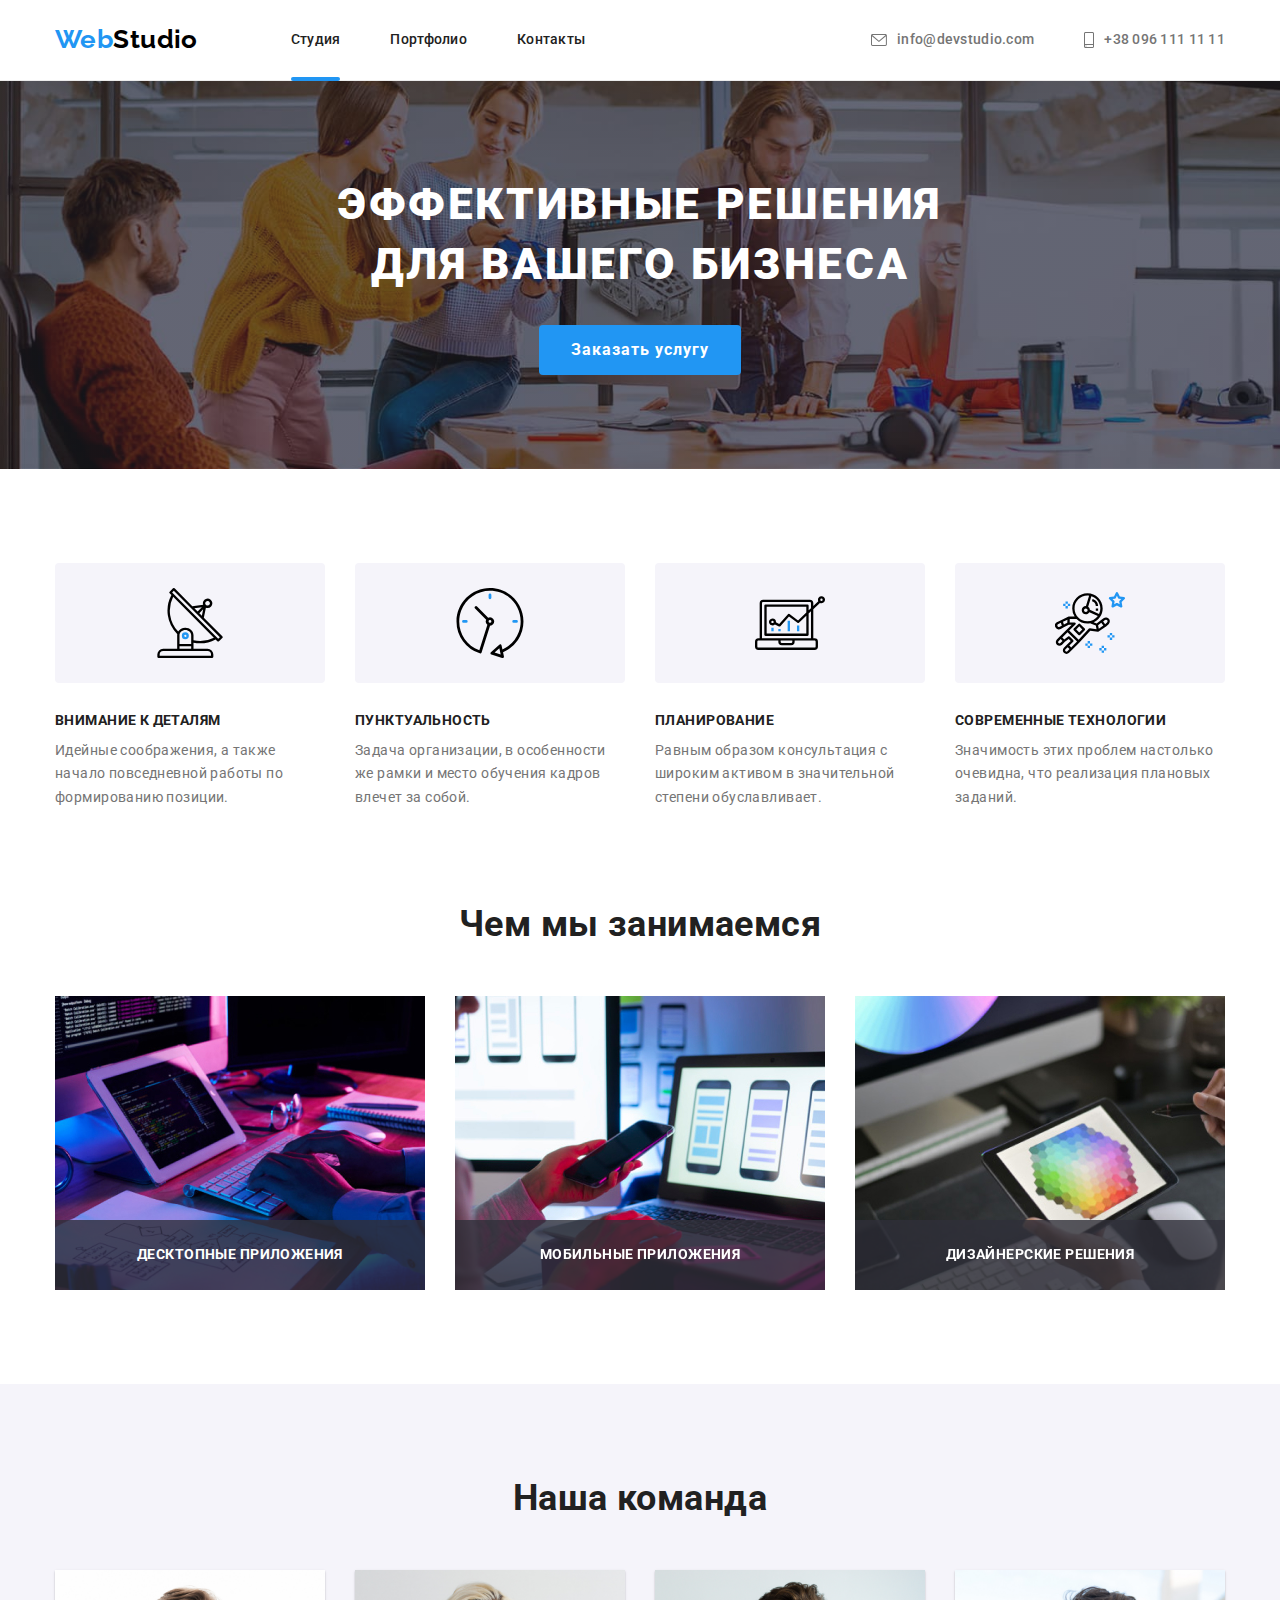
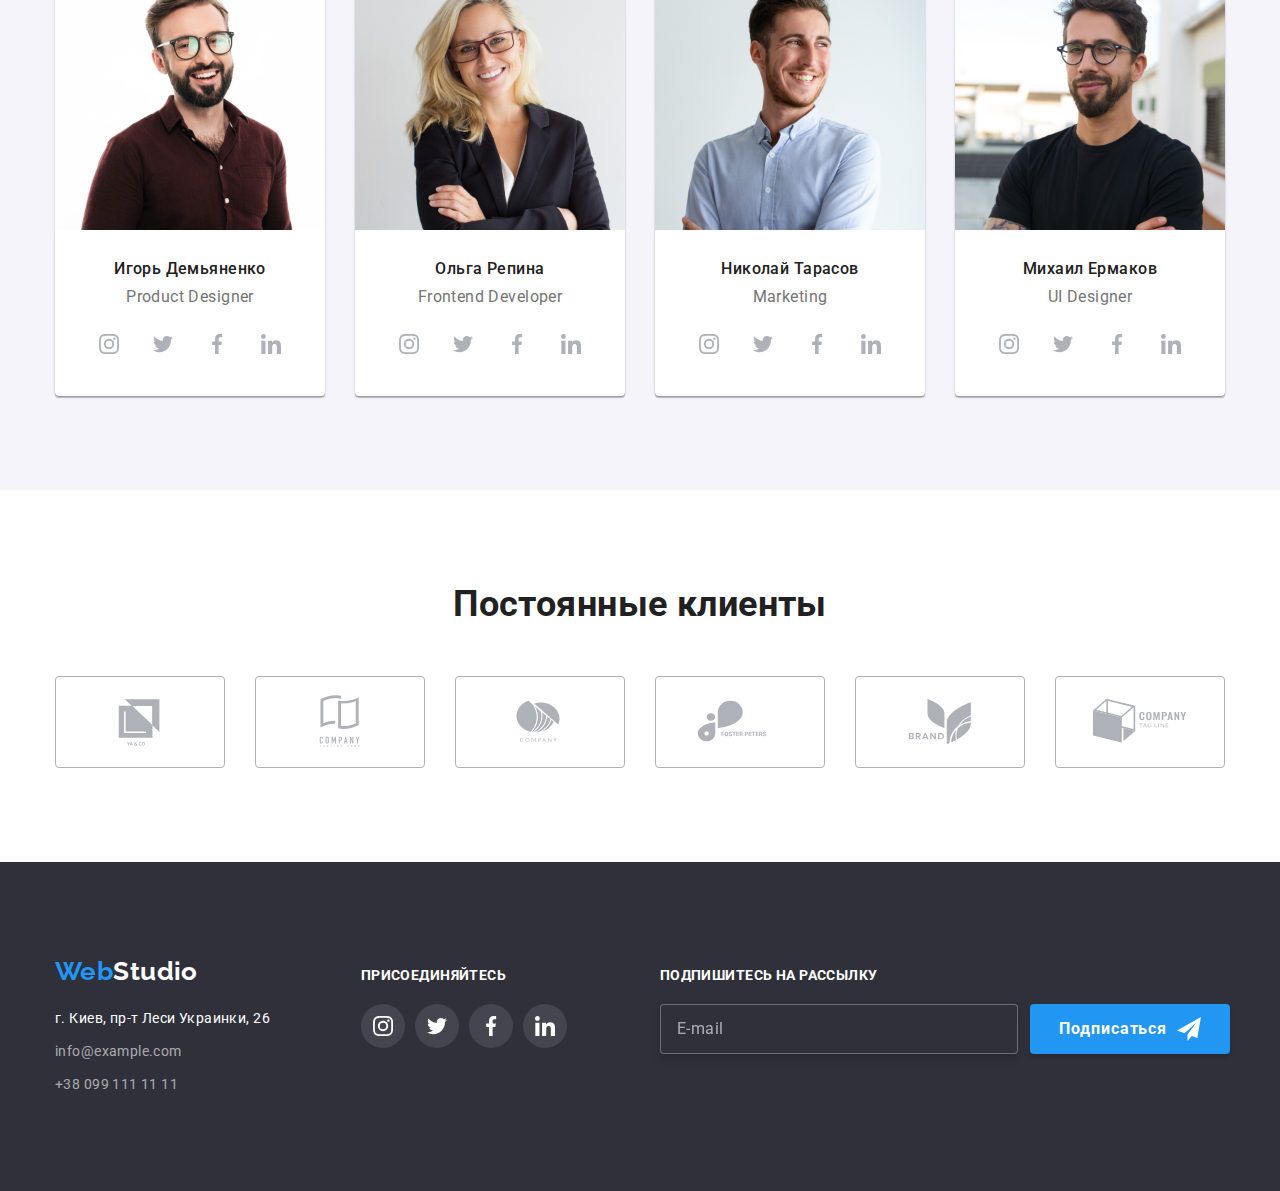
==== commit ad803d7d: "renamed .scss sections" ====
--- a/index.html
+++ b/index.html
@@ -21,11 +21,11 @@
       <div class="container header-formating">
         <nav class="header-formating">
           <a href="./index.html" class="header-formating__logo" aria-label="Логотип"
-            >Web<span class="header-formating__logo--2color">Studio</span></a
+            >Web<span class="header-formating__logo--secondary-color">Studio</span></a
           >
           <ul class="header-nav">
             <li class="header-nav__item">
-              <a href="./index.html" class="header-nav__link header-nav__link--2color">Студия</a>
+              <a href="./index.html" class="header-nav__link header-nav__link--secondary-color">Студия</a>
             </li>
             <li class="header-nav__item">
               <a href="./portfolio.html" class="header-nav__link">Портфолио</a>
@@ -122,7 +122,7 @@
       <section class="section">
         <div class="container">
           <!-- Header will be hiden later -->
-          <h2 class="visually-hidden">Особенности</h2>
+          <h2 class="hide">Особенности</h2>
           <ul class="specification-list">
             <li class="specification-list__item">
               <div class="specification-container">
@@ -423,7 +423,7 @@
     <footer class="section footer-padding footer-style">
       <div class="container footer-formating">
         <address class="footer-formating__normal">
-          <a href="./index.html" class="footer-formating__logo" aria-label="Логотип">Web<span class="footer-formating__logo--2color">Studio</span></a>
+          <a href="./index.html" class="footer-formating__logo" aria-label="Логотип">Web<span class="footer-formating__logo--secondary-color">Studio</span></a>
           <p class="footer-formating__adress">г. Киев, пр-т Леси Украинки, 26</p>
           <a
             href="mailto:info@example.com"
--- a/css/main.min.css
+++ b/css/main.min.css
@@ -1,2 +1,2 @@
-.visually-hidden{position:absolute;width:1px;height:1px;margin:-1px;border:0;padding:0;clip:rect(0 0 0 0);overflow:hidden}.header-formating__logo{margin-right:93px;font-family:'Raleway', sans-serif;font-size:26px;line-height:1.2;color:#2196F3;text-decoration:none}.header-formating__logo--2color{color:#000000}.footer-formating__logo--2color{color:#fff}.footer-formating__logo{margin-right:93px;font-family:'Raleway', sans-serif;font-size:26px;line-height:1.2;color:#2196F3;text-decoration:none}.main-header{width:696px;margin-bottom:30px;color:#fff}.main-header-bg{max-height:600px;max-width:1600px;margin-left:auto;margin-right:auto;padding-top:200px;padding-bottom:200px;display:-webkit-box;display:-ms-flexbox;display:flex;-webkit-box-orient:vertical;-webkit-box-direction:normal;-ms-flex-direction:column;flex-direction:column;text-align:center;-webkit-box-align:center;-ms-flex-align:center;align-items:center;background-image:-webkit-gradient(linear, left top, right top, from(rgba(47,48,58,0.4)), to(rgba(47,48,58,0.4))),url("../images/header.jpg");background-image:linear-gradient(to right, rgba(47,48,58,0.4), rgba(47,48,58,0.4)),url("../images/header.jpg");background-color:#C4C4C4;background-repeat:no-repeat;background-size:cover;background-position:center}.header-nav{display:-webkit-box;display:-ms-flexbox;display:flex}.header-nav__item:not(:last-child){margin-right:50px}.header-border{border-bottom:1px solid #ECECEC}.header-nav__link--2color::after{position:absolute;display:-webkit-inline-box;display:-ms-inline-flexbox;display:inline-flex;content:"";left:0;bottom:-1px;width:100%;height:4px;border-radius:2px;background-color:#2196F3}.header-contacts{margin-left:auto;display:-webkit-box;display:-ms-flexbox;display:flex}.header-contacts__item:not(:last-child){margin-right:50px}.header-formating{display:-webkit-box;display:-ms-flexbox;display:flex;-webkit-box-align:center;-ms-flex-align:center;align-items:center}.header-nav__link{position:relative;display:block;padding-top:32px;padding-bottom:32px;font-weight:500;letter-spacing:0.02em;color:#212121;text-decoration:none;-webkit-transition:color 250ms cubic-bezier(0.4, 0, 0.2, 1);transition:color 250ms cubic-bezier(0.4, 0, 0.2, 1)}.header-nav__link:hover,.header-nav__link:focus{color:#2196F3}.header-nav__link--2color{color:#2196F3}.header-contacts__link{display:-webkit-inline-box;display:-ms-inline-flexbox;display:inline-flex;-webkit-box-align:center;-ms-flex-align:center;align-items:center;padding-top:32px;padding-bottom:32px;font-weight:500;font-size:14px;line-height:1.14;letter-spacing:0.02em;color:#757575;text-decoration:none;-webkit-transition:color 250ms cubic-bezier(0.4, 0, 0.2, 1);transition:color 250ms cubic-bezier(0.4, 0, 0.2, 1)}.header-contacts__link:hover,.header-contacts__link:focus{color:#2196F3}.header-contacts__icon{fill:#757575;margin-right:10px;-webkit-transition:fill 250ms cubic-bezier(0.4, 0, 0.2, 1);transition:fill 250ms cubic-bezier(0.4, 0, 0.2, 1)}.header-contacts__item:hover .header-contacts__icon,.header-contacts__item:focus .header-contacts__icon{fill:#2196F3}.button-order{display:inline-block;text-align:center;-webkit-box-align:center;-ms-flex-align:center;align-items:center;font-weight:700;letter-spacing:0.06em;padding:10px 32px;font-size:16px;line-height:1.87;background-color:#2196F3;color:#fff;border:none;border-radius:4px;cursor:pointer;-webkit-transition:background-color 250ms cubic-bezier(0.4, 0, 0.2, 1),-webkit-box-shadow 250ms cubic-bezier(0.4, 0, 0.2, 1);transition:background-color 250ms cubic-bezier(0.4, 0, 0.2, 1),-webkit-box-shadow 250ms cubic-bezier(0.4, 0, 0.2, 1);transition:background-color 250ms cubic-bezier(0.4, 0, 0.2, 1),box-shadow 250ms cubic-bezier(0.4, 0, 0.2, 1);transition:background-color 250ms cubic-bezier(0.4, 0, 0.2, 1),box-shadow 250ms cubic-bezier(0.4, 0, 0.2, 1),-webkit-box-shadow 250ms cubic-bezier(0.4, 0, 0.2, 1)}.button-order:hover,.button-order:focus{-webkit-box-shadow:0px 4px 4px rgba(0,0,0,0.15);box-shadow:0px 4px 4px rgba(0,0,0,0.15);background-color:#188CE8}.backdrop{position:fixed;top:0;left:0;width:100%;height:100%;background-color:rgba(0,0,0,0.2);opacity:1;-webkit-transition:opacity 250ms cubic-bezier(0.4, 0, 0.2, 1);transition:opacity 250ms cubic-bezier(0.4, 0, 0.2, 1)}.backdrop.is-hidden{opacity:0;pointer-events:none}.backdrop.is-hidden .modal{-webkit-transform:translate(-50%, -50%) scale(0.9);transform:translate(-50%, -50%) scale(0.9)}.modal{position:absolute;display:-webkit-inline-box;display:-ms-inline-flexbox;display:inline-flex;-webkit-box-pack:center;-ms-flex-pack:center;justify-content:center;text-align:center;top:50%;left:50%;min-width:528px;min-height:581px;background-color:#fff;-webkit-box-shadow:0px 1px 3px rgba(0,0,0,0.12),0px 1px 1px rgba(0,0,0,0.14),0px 2px 1px rgba(0,0,0,0.2);box-shadow:0px 1px 3px rgba(0,0,0,0.12),0px 1px 1px rgba(0,0,0,0.14),0px 2px 1px rgba(0,0,0,0.2);border-radius:4px;-webkit-transform:translate(-50%, -50%) scale(1);transform:translate(-50%, -50%) scale(1);-webkit-transition:-webkit-transform 250ms cubic-bezier(0.4, 0, 0.2, 1);transition:-webkit-transform 250ms cubic-bezier(0.4, 0, 0.2, 1);transition:transform 250ms cubic-bezier(0.4, 0, 0.2, 1);transition:transform 250ms cubic-bezier(0.4, 0, 0.2, 1), -webkit-transform 250ms cubic-bezier(0.4, 0, 0.2, 1)}.modal-form{width:448px}.modal-close{position:absolute;display:-webkit-box;display:-ms-flexbox;display:flex;-webkit-box-pack:center;-ms-flex-pack:center;justify-content:center;-webkit-box-align:center;-ms-flex-align:center;align-items:center;background-color:#fff;top:8px;right:8px;width:30px;height:30px;cursor:pointer;border:none;border:1px solid rgba(0,0,0,0.1);border-radius:50%}.modal p{margin-top:40px;margin-bottom:30px}.modal-iconclose{width:11px;height:11px;fill:black;margin:0;padding:0;-webkit-transition:fill 250ms cubic-bezier(0.4, 0, 0.2, 1);transition:fill 250ms cubic-bezier(0.4, 0, 0.2, 1)}.modal-close:hover .modal-iconclose,.modal-close:focus .modal-iconclose{fill:#2196F3}.modal-description{font-size:20px;line-height:1.15;margin-left:auto;margin-right:auto;color:#212121}.modal-area{position:relative;display:-webkit-box;display:-ms-flexbox;display:flex}.modal-area:nth-child(-n+4){margin-bottom:28px}.modal-input{display:block;padding-left:42px;padding-right:10px;width:100%;height:40px;border:1px solid rgba(33,33,33,0.2);border-radius:4px;-webkit-transition:border-color 250ms cubic-bezier(0.4, 0, 0.2, 1);transition:border-color 250ms cubic-bezier(0.4, 0, 0.2, 1);cursor:pointer}.modal-input:focus{outline:none;border-color:#2196F3}.modal-input:focus+.modal-icon{fill:#2196F3}.modal-icon{position:absolute;top:14px;left:15px;bottom:14px;width:18px;height:18px;-webkit-transition:fill 250ms cubic-bezier(0.4, 0, 0.2, 1);transition:fill 250ms cubic-bezier(0.4, 0, 0.2, 1)}.modal-form textarea{padding:0;resize:none;padding-top:12px;padding-left:16px;padding-right:10px;width:448px;height:120px;border:1px solid rgba(33,33,33,0.2);border-radius:4px;-webkit-transition:border-color 250ms cubic-bezier(0.4, 0, 0.2, 1);transition:border-color 250ms cubic-bezier(0.4, 0, 0.2, 1);cursor:pointer}.modal-form textarea:focus{outline:none;border-color:#2196F3}.modal-form textarea::-webkit-input-placeholder{padding:0;font-weight:400;font-size:14px;letter-spacing:0.01em;color:rgba(117,117,117,0.5)}.modal-form textarea:-ms-input-placeholder{padding:0;font-weight:400;font-size:14px;letter-spacing:0.01em;color:rgba(117,117,117,0.5)}.modal-form textarea::-ms-input-placeholder{padding:0;font-weight:400;font-size:14px;letter-spacing:0.01em;color:rgba(117,117,117,0.5)}.modal-form textarea::placeholder{padding:0;font-weight:400;font-size:14px;letter-spacing:0.01em;color:rgba(117,117,117,0.5)}.agreement-position__input{position:absolute;width:1px;height:1px;margin:-1px;border:0;padding:0;clip:rect(0 0 0 0);overflow:hidden}.agreement-position{margin-top:20px}.agreement-position__label{margin-top:20px;width:100%;font-weight:400;line-height:1.71}.agreement-position__label>span{position:relative}.agreement-position__icon{position:absolute;left:0;top:0;-webkit-transform:translateX(calc(-100% - 4px));transform:translateX(calc(-100% - 4px));width:16px;height:15px;border:2px solid #212121;border-radius:2px;fill:#fff;-webkit-transition:background-color 250ms cubic-bezier(0.4, 0, 0.2, 1),border-color 250ms cubic-bezier(0.4, 0, 0.2, 1);transition:background-color 250ms cubic-bezier(0.4, 0, 0.2, 1),border-color 250ms cubic-bezier(0.4, 0, 0.2, 1)}.agreement-position__input:checked ~ .agreement-position__icon{background-color:#2196F3;border-color:#2196F3}.modal-title{position:absolute;-webkit-transform:translateY(calc(-100% - 4px));transform:translateY(calc(-100% - 4px));font-weight:400;font-size:12px;line-height:1.16;letter-spacing:0.01em;color:#757575}.modal-form a{color:#2196F3}.agreement-position__button{display:-webkit-box;display:-ms-flexbox;display:flex;-webkit-box-align:center;-ms-flex-align:center;align-items:center;-webkit-box-pack:center;-ms-flex-pack:center;justify-content:center;min-width:200px;height:50px;margin-top:30px;margin-right:auto;margin-left:auto;margin-bottom:40px;padding-top:10px;padding-right:15px;padding-bottom:10px;padding-left:15px;background:#2196F3;-webkit-box-shadow:0px 4px 4px rgba(0,0,0,0.15);box-shadow:0px 4px 4px rgba(0,0,0,0.15);border-radius:4px;border-color:#2196F3;font-weight:700;font-style:normal;font-size:16px;line-height:1.87;letter-spacing:0.06em;color:#fff;cursor:pointer;-webkit-transition:background-color 250ms cubic-bezier(0.4, 0, 0.2, 1);transition:background-color 250ms cubic-bezier(0.4, 0, 0.2, 1)}.agreement-position__button:hover,.agreement-position__button:focus{background-color:#188CE8}.specification-list__header{margin-bottom:10px;font-size:14px;text-transform:uppercase;color:#212121}.specification-list__title{font-weight:400;line-height:1.71;color:#757575}.specification-list{display:-webkit-box;display:-ms-flexbox;display:flex;-ms-flex-wrap:wrap;flex-wrap:wrap;-webkit-box-pack:justify;-ms-flex-pack:justify;justify-content:space-between}.specification-list__item{max-width:270px}.specification-list .item:nth-child(n+5){margin-top:30px}.specification-container{display:-webkit-box;display:-ms-flexbox;display:flex;height:120px;margin-bottom:30px;-webkit-box-align:center;-ms-flex-align:center;align-items:center;-webkit-box-pack:center;-ms-flex-pack:center;justify-content:center;background:#F5F4FA;border-radius:4px}.field-activity-section{margin-bottom:94px}.activity-list{display:-webkit-box;display:-ms-flexbox;display:flex;-ms-flex-wrap:wrap;flex-wrap:wrap;-webkit-box-pack:justify;-ms-flex-pack:justify;justify-content:space-between}.activity-list__item:nth-child(n+4){margin-top:30px}.activity-list__description{position:absolute;display:-webkit-inline-box;display:-ms-inline-flexbox;display:inline-flex;bottom:0;left:0;width:100%;height:70px;-webkit-box-pack:center;-ms-flex-pack:center;justify-content:center;-webkit-box-align:center;-ms-flex-align:center;align-items:center;font-weight:700;font-size:14px;line-height:1.14;letter-spacing:0.03em;text-transform:uppercase;color:#fff;background-color:rgba(47,48,58,0.8)}.activity-list__image{position:relative;display:-webkit-box;display:-ms-flexbox;display:flex}.staff-list__item{background-color:#FFFFFF;-webkit-box-shadow:0px 1px 3px rgba(0,0,0,0.12),0px 1px 1px rgba(0,0,0,0.14),0px 2px 1px rgba(0,0,0,0.2);box-shadow:0px 1px 3px rgba(0,0,0,0.12),0px 1px 1px rgba(0,0,0,0.14),0px 2px 1px rgba(0,0,0,0.2);border-radius:0px 0px 4px 4px}.staff-section{padding-top:94px;padding-bottom:94px;background-color:#F5F4FA}.staff-list{display:-webkit-box;display:-ms-flexbox;display:flex;-ms-flex-wrap:wrap;flex-wrap:wrap;-webkit-box-pack:justify;-ms-flex-pack:justify;justify-content:space-between}.staff-list__title{font-weight:500;font-size:16px;color:#212121}.staff-list__descript{margin-top:10px;font-weight:400;font-size:16px}.staff-list__container{max-width:270px;text-align:center;margin-top:30px;margin-bottom:30px;margin-left:32px;margin-right:32px}.social-list{display:-webkit-box;display:-ms-flexbox;display:flex;-webkit-box-align:center;-ms-flex-align:center;align-items:center;margin-top:16px;margin-left:auto;margin-right:auto;-webkit-box-pack:justify;-ms-flex-pack:justify;justify-content:space-between}.social-list__links{display:-webkit-box;display:-ms-flexbox;display:flex;-webkit-box-pack:center;-ms-flex-pack:center;justify-content:center;-webkit-box-align:center;-ms-flex-align:center;align-items:center;border-radius:50%;padding:0;margin:0;width:44px;height:44px;-webkit-transition:background-color 250ms cubic-bezier(0.4, 0, 0.2, 1);transition:background-color 250ms cubic-bezier(0.4, 0, 0.2, 1)}.social-list__links:hover,.social-list__links:focus{background-color:#2196F3}.social-list__links:hover .social-list__icon,.social-list__links:focus .social-list__icon{fill:#FFFFFF}.social-list__icon{display:-webkit-inline-box;display:-ms-inline-flexbox;display:inline-flex;margin:0;padding:0;width:20px;height:20px;fill:#AFB1B8;-webkit-transition:fill 250ms cubic-bezier(0.4, 0, 0.2, 1);transition:fill 250ms cubic-bezier(0.4, 0, 0.2, 1)}.clients-list{display:-webkit-box;display:-ms-flexbox;display:flex;-webkit-box-align:center;-ms-flex-align:center;align-items:center;-webkit-box-pack:justify;-ms-flex-pack:justify;justify-content:space-between}.clients-list__icon{width:106px;height:60px;fill:#AFB1B8;-webkit-transition:fill 250ms cubic-bezier(0.4, 0, 0.2, 1);transition:fill 250ms cubic-bezier(0.4, 0, 0.2, 1)}.clients-list__links{display:-webkit-inline-box;display:-ms-inline-flexbox;display:inline-flex;-webkit-box-align:center;-ms-flex-align:center;align-items:center;-webkit-box-pack:center;-ms-flex-pack:center;justify-content:center;width:170px;height:92px;border:1px solid #AFB1B8;border-radius:4px;-webkit-transition:border 250ms cubic-bezier(0.4, 0, 0.2, 1);transition:border 250ms cubic-bezier(0.4, 0, 0.2, 1)}.clients-list__links:hover .clients-list__icon,.clients-list__links:focus .clients-list__icon{fill:#2196F3}.clients-list__links:hover,.clients-list__links:focus{border:1px solid #2196F3}.filter-list{display:-webkit-box;display:-ms-flexbox;display:flex;-webkit-box-pack:center;-ms-flex-pack:center;justify-content:center}.filter-list .item:not(:last-child){margin-right:8px}.filter-buttons-styles{display:inline-block;padding-top:6px;padding-bottom:6px;padding-right:22px;padding-left:22px;font-weight:500;font-size:16px;line-height:1.62;text-align:center;border-style:none;border-radius:4px;background-color:#F5F4FA;color:#212121;cursor:pointer;-webkit-transition:background-color 250ms cubic-bezier(0.4, 0, 0.2, 1),color 250ms cubic-bezier(0.4, 0, 0.2, 1),-webkit-box-shadow 250ms cubic-bezier(0.4, 0, 0.2, 1);transition:background-color 250ms cubic-bezier(0.4, 0, 0.2, 1),color 250ms cubic-bezier(0.4, 0, 0.2, 1),-webkit-box-shadow 250ms cubic-bezier(0.4, 0, 0.2, 1);transition:background-color 250ms cubic-bezier(0.4, 0, 0.2, 1),box-shadow 250ms cubic-bezier(0.4, 0, 0.2, 1),color 250ms cubic-bezier(0.4, 0, 0.2, 1);transition:background-color 250ms cubic-bezier(0.4, 0, 0.2, 1),box-shadow 250ms cubic-bezier(0.4, 0, 0.2, 1),color 250ms cubic-bezier(0.4, 0, 0.2, 1),-webkit-box-shadow 250ms cubic-bezier(0.4, 0, 0.2, 1)}.filter-buttons-styles:hover,.filter-buttons-styles:focus{-webkit-box-shadow:0px 3px 1px rgba(0,0,0,0.1),0px 1px 2px rgba(0,0,0,0.08),0px 2px 2px rgba(0,0,0,0.12);box-shadow:0px 3px 1px rgba(0,0,0,0.1),0px 1px 2px rgba(0,0,0,0.08),0px 2px 2px rgba(0,0,0,0.12);background-color:#2196F3;color:#fff}.portfolio-list{display:-webkit-box;display:-ms-flexbox;display:flex;-ms-flex-wrap:wrap;flex-wrap:wrap;gap:30px}.portfolio-descript{font-weight:400;font-size:16px;line-height:1.87;color:#757575}.portfolio-title{font-weight:700;font-size:18px;line-height:2;letter-spacing:0.06em;color:#212121}.portfolio-container{padding-top:20px;padding-bottom:20px;padding-left:24px;padding-right:24px;border-left:1px solid #EEEEEE;border-right:1px solid #EEEEEE;border-bottom:1px solid #EEEEEE}.portfolio-cards{-webkit-box-sizing:border-box;box-sizing:border-box}.portfolio-cards-link{display:block;-webkit-transition:-webkit-box-shadow 250ms cubic-bezier(0.4, 0, 0.2, 1);transition:-webkit-box-shadow 250ms cubic-bezier(0.4, 0, 0.2, 1);transition:box-shadow 250ms cubic-bezier(0.4, 0, 0.2, 1);transition:box-shadow 250ms cubic-bezier(0.4, 0, 0.2, 1), -webkit-box-shadow 250ms cubic-bezier(0.4, 0, 0.2, 1)}.portfolio-cards-link:hover,.portfolio-cards-link:focus{-webkit-box-shadow:0px 1px 1px rgba(0,0,0,0.12),0px 4px 4px rgba(0,0,0,0.06),1px 4px 6px rgba(0,0,0,0.16);box-shadow:0px 1px 1px rgba(0,0,0,0.12),0px 4px 4px rgba(0,0,0,0.06),1px 4px 6px rgba(0,0,0,0.16)}.portfolio-cards-link:hover .portfolio-overlay-description,.portfolio-cards-link:focus .portfolio-overlay-description{-webkit-transform:translateY(0);transform:translateY(0)}.portfolio-overlay{position:relative;overflow:hidden}.portfolio-overlay-description{position:absolute;display:-webkit-inline-box;display:-ms-inline-flexbox;display:inline-flex;width:100%;height:100%;top:0;left:0;-webkit-transform:translateY(100%);transform:translateY(100%);-webkit-transition:-webkit-transform 250ms cubic-bezier(0.4, 0, 0.2, 1);transition:-webkit-transform 250ms cubic-bezier(0.4, 0, 0.2, 1);transition:transform 250ms cubic-bezier(0.4, 0, 0.2, 1);transition:transform 250ms cubic-bezier(0.4, 0, 0.2, 1), -webkit-transform 250ms cubic-bezier(0.4, 0, 0.2, 1);padding-top:63px;padding-right:24px;padding-left:24px;padding-bottom:63px;font-weight:400;font-size:18px;line-height:1.55;letter-spacing:0.03em;color:#fff;background:rgba(33,150,243,0.9);text-shadow:0px 4px 4px rgba(0,0,0,0.25)}.portfolio-cards a{text-decoration:none}.footer-style{background-color:#2F303A}.footer-formating__contacts{display:block;font-weight:400;font-size:14px;line-height:1.71;color:rgba(255,255,255,0.6);text-decoration:none;-webkit-transition:color 250ms cubic-bezier(0.4, 0, 0.2, 1);transition:color 250ms cubic-bezier(0.4, 0, 0.2, 1)}.footer-formating__contacts:last-child{margin-top:9px}.footer-formating__contacts:hover,.footer-formating__contacts:focus{color:#2196F3}.footer-padding{padding-top:60px;padding-bottom:60px}.footer-formating__normal{font-style:normal}.footer-formating{display:-webkit-box;display:-ms-flexbox;display:flex;-webkit-box-align:baseline;-ms-flex-align:baseline;align-items:baseline}.footer-social__list{display:-webkit-box;display:-ms-flexbox;display:flex}.footer-social{display:-webkit-box;display:-ms-flexbox;display:flex;-webkit-box-orient:vertical;-webkit-box-direction:normal;-ms-flex-direction:column;flex-direction:column;margin-left:70px}.footer-social li:not(:last-child){margin-right:10px}.footer-social__links{display:-webkit-box;display:-ms-flexbox;display:flex;-webkit-box-pack:center;-ms-flex-pack:center;justify-content:center;-webkit-box-align:center;-ms-flex-align:center;align-items:center;border-radius:50%;padding:0;margin:0;width:44px;height:44px;background-color:rgba(255,255,255,0.1);-webkit-transition:background-color 250ms cubic-bezier(0.4, 0, 0.2, 1);transition:background-color 250ms cubic-bezier(0.4, 0, 0.2, 1)}.footer-social__links:hover,.footer-social__links:focus{background-color:#2196F3}.footer-social__icon{display:-webkit-inline-box;display:-ms-inline-flexbox;display:inline-flex;margin:0;padding:0;width:20px;height:20px;fill:#FFFFFF}.footer-social__text{margin-bottom:20px;text-transform:uppercase;color:#FFFFFF}.footer-form{margin-left:93px}.footer-form__label{display:-webkit-inline-box;display:-ms-inline-flexbox;display:inline-flex}.footer-form__input{padding-left:16px;width:358px;height:50px;border:1px solid rgba(255,255,255,0.3);-webkit-filter:drop-shadow(0px 4px 4px rgba(0,0,0,0.15));filter:drop-shadow(0px 4px 4px rgba(0,0,0,0.15));border-radius:4px;background-color:#2F303A;color:#fff}.footer-form__input::-webkit-input-placeholder{padding-top:15px;font-style:normal;font-weight:400;font-size:16px;line-height:1.25;letter-spacing:0.03em;color:rgba(255,255,255,0.6)}.footer-form__input:-ms-input-placeholder{padding-top:15px;font-style:normal;font-weight:400;font-size:16px;line-height:1.25;letter-spacing:0.03em;color:rgba(255,255,255,0.6)}.footer-form__input::-ms-input-placeholder{padding-top:15px;font-style:normal;font-weight:400;font-size:16px;line-height:1.25;letter-spacing:0.03em;color:rgba(255,255,255,0.6)}.footer-form__input::placeholder{padding-top:15px;font-style:normal;font-weight:400;font-size:16px;line-height:1.25;letter-spacing:0.03em;color:rgba(255,255,255,0.6)}.footer-form__button{display:-webkit-inline-box;display:-ms-inline-flexbox;display:inline-flex;margin-left:12px;padding-left:29px;padding-right:28px;padding-top:10px;padding-bottom:10px;outline:none;min-width:200px;height:50px;font-style:normal;font-weight:700;font-size:16px;line-height:1.87;-webkit-box-align:center;-ms-flex-align:center;align-items:center;text-align:center;letter-spacing:0.06em;color:#fff;border:0px;-webkit-box-shadow:0px 4px 4px rgba(0,0,0,0.15);box-shadow:0px 4px 4px rgba(0,0,0,0.15);border-radius:4px;border-color:#2196F3;background-color:#2196F3;cursor:pointer}.footer-form__button::after{display:block;margin-left:10px;content:"";width:24px;height:24px;background-image:url("../images/iconplane.svg");background-size:contain;background-repeat:no-repeat}.footer-formating__adress{margin-top:20px;margin-bottom:9px;font-weight:400;font-size:14px;line-height:1.71;letter-spacing:0.03em;color:#fff}body{font-family:'Roboto', sans-serif;font-weight:700;font-size:14px;line-height:1.14;letter-spacing:0.03em;color:var(--links-gray)}.section{padding-top:94px;padding-bottom:94px}.container{margin-left:auto;margin-right:auto;padding-left:15px;padding-right:15px;width:1200px}.no-top-padding{padding-top:0;padding-bottom:94}.no-bot-padding{padding-bottom:0}.custom-top-padding{padding-top:50px}img{display:block}h1,h2,h3,p,ul{margin:0;padding:0}li{list-style-type:none}h1{font-weight:900;font-size:44px;line-height:1.36;text-align:center;letter-spacing:0.06em;text-transform:uppercase;color:var(--primary-text-color)}.secondary-header{margin-bottom:50px;font-size:36px;line-height:1.16;text-align:center;color:var(--main-black-color)}
+.hide{position:absolute;opacity:0}.header-formating__logo{margin-right:93px;font-family:'Raleway', sans-serif;font-size:26px;line-height:1.2;color:#2196F3;text-decoration:none}.header-formating__logo--secondary-color{color:#000000}.footer-formating__logo--secondary-color{color:#fff}.footer-formating__logo{margin-right:93px;font-family:'Raleway', sans-serif;font-size:26px;line-height:1.2;color:#2196F3;text-decoration:none}.header-border{border-bottom:1px solid #ECECEC}.main-header{width:696px;margin-bottom:30px;color:#fff}.main-header-bg{max-height:600px;max-width:1600px;margin-left:auto;margin-right:auto;padding-top:200px;padding-bottom:200px;display:-webkit-box;display:-ms-flexbox;display:flex;-webkit-box-orient:vertical;-webkit-box-direction:normal;-ms-flex-direction:column;flex-direction:column;text-align:center;-webkit-box-align:center;-ms-flex-align:center;align-items:center;background-image:-webkit-gradient(linear, left top, right top, from(rgba(47,48,58,0.4)), to(rgba(47,48,58,0.4))),url("../images/header.jpg");background-image:linear-gradient(to right, rgba(47,48,58,0.4), rgba(47,48,58,0.4)),url("../images/header.jpg");background-color:#C4C4C4;background-repeat:no-repeat;background-size:cover;background-position:center}.header-nav{display:-webkit-box;display:-ms-flexbox;display:flex}.header-nav__item:not(:last-child){margin-right:50px}.header-nav__link--secondary-color::after{position:absolute;display:-webkit-inline-box;display:-ms-inline-flexbox;display:inline-flex;content:"";left:0;bottom:-1px;width:100%;height:4px;border-radius:2px;background-color:#2196F3}.header-nav__link{position:relative;display:block;padding-top:32px;padding-bottom:32px;font-weight:500;letter-spacing:0.02em;color:#212121;text-decoration:none;-webkit-transition:color 250ms cubic-bezier(0.4, 0, 0.2, 1);transition:color 250ms cubic-bezier(0.4, 0, 0.2, 1)}.header-nav__link:hover,.header-nav__link:focus{color:#2196F3}.header-formating{display:-webkit-box;display:-ms-flexbox;display:flex;-webkit-box-align:center;-ms-flex-align:center;align-items:center}.header-contacts{margin-left:auto;display:-webkit-box;display:-ms-flexbox;display:flex}.header-contacts__link{display:-webkit-inline-box;display:-ms-inline-flexbox;display:inline-flex;-webkit-box-align:center;-ms-flex-align:center;align-items:center;padding-top:32px;padding-bottom:32px;font-weight:500;font-size:14px;line-height:1.14;letter-spacing:0.02em;color:#757575;text-decoration:none;-webkit-transition:color 250ms cubic-bezier(0.4, 0, 0.2, 1);transition:color 250ms cubic-bezier(0.4, 0, 0.2, 1)}.header-contacts__link:hover,.header-contacts__link:focus{color:#2196F3}.header-contacts__icon{fill:#757575;margin-right:10px;-webkit-transition:fill 250ms cubic-bezier(0.4, 0, 0.2, 1);transition:fill 250ms cubic-bezier(0.4, 0, 0.2, 1)}.header-contacts__item:not(:last-child){margin-right:50px}.header-contacts__item:hover .header-contacts__icon,.header-contacts__item:focus .header-contacts__icon{fill:#2196F3}.button-order{display:inline-block;text-align:center;-webkit-box-align:center;-ms-flex-align:center;align-items:center;font-weight:700;letter-spacing:0.06em;padding:10px 32px;font-size:16px;line-height:1.87;background-color:#2196F3;color:#fff;border:none;border-radius:4px;cursor:pointer;-webkit-transition:background-color 250ms cubic-bezier(0.4, 0, 0.2, 1),-webkit-box-shadow 250ms cubic-bezier(0.4, 0, 0.2, 1);transition:background-color 250ms cubic-bezier(0.4, 0, 0.2, 1),-webkit-box-shadow 250ms cubic-bezier(0.4, 0, 0.2, 1);transition:background-color 250ms cubic-bezier(0.4, 0, 0.2, 1),box-shadow 250ms cubic-bezier(0.4, 0, 0.2, 1);transition:background-color 250ms cubic-bezier(0.4, 0, 0.2, 1),box-shadow 250ms cubic-bezier(0.4, 0, 0.2, 1),-webkit-box-shadow 250ms cubic-bezier(0.4, 0, 0.2, 1)}.button-order:hover,.button-order:focus{-webkit-box-shadow:0px 4px 4px rgba(0,0,0,0.15);box-shadow:0px 4px 4px rgba(0,0,0,0.15);background-color:#188CE8}.backdrop{position:fixed;top:0;left:0;width:100%;height:100%;background-color:rgba(0,0,0,0.2);opacity:1;-webkit-transition:opacity 250ms cubic-bezier(0.4, 0, 0.2, 1);transition:opacity 250ms cubic-bezier(0.4, 0, 0.2, 1)}.backdrop.is-hidden{opacity:0;pointer-events:none}.backdrop.is-hidden .modal{-webkit-transform:translate(-50%, -50%) scale(0.9);transform:translate(-50%, -50%) scale(0.9)}.modal{position:absolute;display:-webkit-inline-box;display:-ms-inline-flexbox;display:inline-flex;-webkit-box-pack:center;-ms-flex-pack:center;justify-content:center;text-align:center;top:50%;left:50%;min-width:528px;min-height:581px;background-color:#fff;-webkit-box-shadow:0px 1px 3px rgba(0,0,0,0.12),0px 1px 1px rgba(0,0,0,0.14),0px 2px 1px rgba(0,0,0,0.2);box-shadow:0px 1px 3px rgba(0,0,0,0.12),0px 1px 1px rgba(0,0,0,0.14),0px 2px 1px rgba(0,0,0,0.2);border-radius:4px;-webkit-transform:translate(-50%, -50%) scale(1);transform:translate(-50%, -50%) scale(1);-webkit-transition:-webkit-transform 250ms cubic-bezier(0.4, 0, 0.2, 1);transition:-webkit-transform 250ms cubic-bezier(0.4, 0, 0.2, 1);transition:transform 250ms cubic-bezier(0.4, 0, 0.2, 1);transition:transform 250ms cubic-bezier(0.4, 0, 0.2, 1), -webkit-transform 250ms cubic-bezier(0.4, 0, 0.2, 1)}.modal-form{width:448px}.modal-close{position:absolute;display:-webkit-box;display:-ms-flexbox;display:flex;-webkit-box-pack:center;-ms-flex-pack:center;justify-content:center;-webkit-box-align:center;-ms-flex-align:center;align-items:center;background-color:#fff;top:8px;right:8px;width:30px;height:30px;cursor:pointer;border:none;border:1px solid rgba(0,0,0,0.1);border-radius:50%}.modal p{margin-top:40px;margin-bottom:30px}.modal-iconclose{width:11px;height:11px;fill:black;margin:0;padding:0;-webkit-transition:fill 250ms cubic-bezier(0.4, 0, 0.2, 1);transition:fill 250ms cubic-bezier(0.4, 0, 0.2, 1)}.modal-description{font-size:20px;line-height:1.15;margin-left:auto;margin-right:auto;color:#212121}.modal-area{position:relative;display:-webkit-box;display:-ms-flexbox;display:flex}.modal-area:nth-child(-n+4){margin-bottom:28px}.modal-input{display:block;padding-left:42px;padding-right:10px;width:100%;height:40px;border:1px solid rgba(33,33,33,0.2);border-radius:4px;-webkit-transition:border-color 250ms cubic-bezier(0.4, 0, 0.2, 1);transition:border-color 250ms cubic-bezier(0.4, 0, 0.2, 1);cursor:pointer}.modal-input:focus{outline:none;border-color:#2196F3}.modal-icon{position:absolute;top:14px;left:15px;bottom:14px;width:18px;height:18px;-webkit-transition:fill 250ms cubic-bezier(0.4, 0, 0.2, 1);transition:fill 250ms cubic-bezier(0.4, 0, 0.2, 1)}.modal-title{position:absolute;-webkit-transform:translateY(calc(-100% - 4px));transform:translateY(calc(-100% - 4px));font-weight:400;font-size:12px;line-height:1.16;letter-spacing:0.01em;color:#757575}.modal-close:hover .modal-iconclose,.modal-close:focus .modal-iconclose{fill:#2196F3}.modal-input:focus+.modal-icon{fill:#2196F3}.modal-form textarea{padding:0;resize:none;padding-top:12px;padding-left:16px;padding-right:10px;width:448px;height:120px;border:1px solid rgba(33,33,33,0.2);border-radius:4px;-webkit-transition:border-color 250ms cubic-bezier(0.4, 0, 0.2, 1);transition:border-color 250ms cubic-bezier(0.4, 0, 0.2, 1);cursor:pointer}.modal-form textarea:focus{outline:none;border-color:#2196F3}.modal-form textarea::-webkit-input-placeholder{padding:0;font-weight:400;font-size:14px;letter-spacing:0.01em;color:rgba(117,117,117,0.5)}.modal-form textarea:-ms-input-placeholder{padding:0;font-weight:400;font-size:14px;letter-spacing:0.01em;color:rgba(117,117,117,0.5)}.modal-form textarea::-ms-input-placeholder{padding:0;font-weight:400;font-size:14px;letter-spacing:0.01em;color:rgba(117,117,117,0.5)}.modal-form textarea::placeholder{padding:0;font-weight:400;font-size:14px;letter-spacing:0.01em;color:rgba(117,117,117,0.5)}.agreement-position{margin-top:20px}.agreement-position__input{position:absolute;width:1px;height:1px;margin:-1px;border:0;padding:0;clip:rect(0 0 0 0);overflow:hidden}.agreement-position__label{margin-top:20px;width:100%;font-weight:400;line-height:1.71}.agreement-position__icon{position:absolute;left:0;top:0;-webkit-transform:translateX(calc(-100% - 4px));transform:translateX(calc(-100% - 4px));width:16px;height:15px;border:2px solid #212121;border-radius:2px;fill:#fff;-webkit-transition:background-color 250ms cubic-bezier(0.4, 0, 0.2, 1),border-color 250ms cubic-bezier(0.4, 0, 0.2, 1);transition:background-color 250ms cubic-bezier(0.4, 0, 0.2, 1),border-color 250ms cubic-bezier(0.4, 0, 0.2, 1)}.agreement-position__button{display:-webkit-box;display:-ms-flexbox;display:flex;-webkit-box-align:center;-ms-flex-align:center;align-items:center;-webkit-box-pack:center;-ms-flex-pack:center;justify-content:center;min-width:200px;height:50px;margin-top:30px;margin-right:auto;margin-left:auto;margin-bottom:40px;padding-top:10px;padding-right:15px;padding-bottom:10px;padding-left:15px;background:#2196F3;-webkit-box-shadow:0px 4px 4px rgba(0,0,0,0.15);box-shadow:0px 4px 4px rgba(0,0,0,0.15);border-radius:4px;border-color:#2196F3;font-weight:700;font-style:normal;font-size:16px;line-height:1.87;letter-spacing:0.06em;color:#fff;cursor:pointer;-webkit-transition:background-color 250ms cubic-bezier(0.4, 0, 0.2, 1);transition:background-color 250ms cubic-bezier(0.4, 0, 0.2, 1)}.agreement-position__button:hover,.agreement-position__button:focus{background-color:#188CE8}.agreement-position__label>span{position:relative}.agreement-position__input:checked ~ .agreement-position__icon{background-color:#2196F3;border-color:#2196F3}.modal-form a{color:#2196F3}.specification-list{display:-webkit-box;display:-ms-flexbox;display:flex;-ms-flex-wrap:wrap;flex-wrap:wrap;-webkit-box-pack:justify;-ms-flex-pack:justify;justify-content:space-between}.specification-list__header{margin-bottom:10px;font-size:14px;text-transform:uppercase;color:#212121}.specification-list__title{font-weight:400;line-height:1.71;color:#757575}.specification-list__item{max-width:270px}.specification-container{display:-webkit-box;display:-ms-flexbox;display:flex;height:120px;margin-bottom:30px;-webkit-box-align:center;-ms-flex-align:center;align-items:center;-webkit-box-pack:center;-ms-flex-pack:center;justify-content:center;background:#F5F4FA;border-radius:4px}.field-activity-section{margin-bottom:94px}.activity-list{display:-webkit-box;display:-ms-flexbox;display:flex;-ms-flex-wrap:wrap;flex-wrap:wrap;-webkit-box-pack:justify;-ms-flex-pack:justify;justify-content:space-between}.activity-list__description{position:absolute;display:-webkit-inline-box;display:-ms-inline-flexbox;display:inline-flex;bottom:0;left:0;width:100%;height:70px;-webkit-box-pack:center;-ms-flex-pack:center;justify-content:center;-webkit-box-align:center;-ms-flex-align:center;align-items:center;font-weight:700;font-size:14px;line-height:1.14;letter-spacing:0.03em;text-transform:uppercase;color:#fff;background-color:rgba(47,48,58,0.8)}.activity-list__image{position:relative;display:-webkit-box;display:-ms-flexbox;display:flex}.activity-list__item:nth-child(n+4){margin-top:30px}.staff-section{padding-top:94px;padding-bottom:94px;background-color:#F5F4FA}.staff-list{display:-webkit-box;display:-ms-flexbox;display:flex;-ms-flex-wrap:wrap;flex-wrap:wrap;-webkit-box-pack:justify;-ms-flex-pack:justify;justify-content:space-between}.staff-list__item{background-color:#FFFFFF;-webkit-box-shadow:0px 1px 3px rgba(0,0,0,0.12),0px 1px 1px rgba(0,0,0,0.14),0px 2px 1px rgba(0,0,0,0.2);box-shadow:0px 1px 3px rgba(0,0,0,0.12),0px 1px 1px rgba(0,0,0,0.14),0px 2px 1px rgba(0,0,0,0.2);border-radius:0px 0px 4px 4px}.staff-list__title{font-weight:500;font-size:16px;color:#212121}.staff-list__descript{margin-top:10px;font-weight:400;font-size:16px}.staff-list__container{max-width:270px;text-align:center;margin-top:30px;margin-bottom:30px;margin-left:32px;margin-right:32px}.social-list{display:-webkit-box;display:-ms-flexbox;display:flex;-webkit-box-align:center;-ms-flex-align:center;align-items:center;margin-top:16px;margin-left:auto;margin-right:auto;-webkit-box-pack:justify;-ms-flex-pack:justify;justify-content:space-between}.social-list__links{display:-webkit-box;display:-ms-flexbox;display:flex;-webkit-box-pack:center;-ms-flex-pack:center;justify-content:center;-webkit-box-align:center;-ms-flex-align:center;align-items:center;border-radius:50%;padding:0;margin:0;width:44px;height:44px;-webkit-transition:background-color 250ms cubic-bezier(0.4, 0, 0.2, 1);transition:background-color 250ms cubic-bezier(0.4, 0, 0.2, 1)}.social-list__links:hover,.social-list__links:focus{background-color:#2196F3}.social-list__icon{display:-webkit-inline-box;display:-ms-inline-flexbox;display:inline-flex;margin:0;padding:0;width:20px;height:20px;fill:#AFB1B8;-webkit-transition:fill 250ms cubic-bezier(0.4, 0, 0.2, 1);transition:fill 250ms cubic-bezier(0.4, 0, 0.2, 1)}.social-list__links:hover .social-list__icon,.social-list__links:focus .social-list__icon{fill:#FFFFFF}.clients-list{display:-webkit-box;display:-ms-flexbox;display:flex;-webkit-box-align:center;-ms-flex-align:center;align-items:center;-webkit-box-pack:justify;-ms-flex-pack:justify;justify-content:space-between}.clients-list__icon{width:106px;height:60px;fill:#AFB1B8;-webkit-transition:fill 250ms cubic-bezier(0.4, 0, 0.2, 1);transition:fill 250ms cubic-bezier(0.4, 0, 0.2, 1)}.clients-list__links{display:-webkit-inline-box;display:-ms-inline-flexbox;display:inline-flex;-webkit-box-align:center;-ms-flex-align:center;align-items:center;-webkit-box-pack:center;-ms-flex-pack:center;justify-content:center;width:170px;height:92px;border:1px solid #AFB1B8;border-radius:4px;-webkit-transition:border 250ms cubic-bezier(0.4, 0, 0.2, 1);transition:border 250ms cubic-bezier(0.4, 0, 0.2, 1)}.clients-list__links:hover,.clients-list__links:focus{border:1px solid #2196F3}.clients-list__links:hover .clients-list__icon,.clients-list__links:focus .clients-list__icon{fill:#2196F3}.filter-list{display:-webkit-box;display:-ms-flexbox;display:flex;-webkit-box-pack:center;-ms-flex-pack:center;justify-content:center}.filter-list .filter-list__item:not(:last-child){margin-right:8px}.filter-list__button{display:inline-block;padding-top:6px;padding-bottom:6px;padding-right:22px;padding-left:22px;font-weight:500;font-size:16px;line-height:1.62;text-align:center;border-style:none;border-radius:4px;background-color:#F5F4FA;color:#212121;cursor:pointer;-webkit-transition:background-color 250ms cubic-bezier(0.4, 0, 0.2, 1),color 250ms cubic-bezier(0.4, 0, 0.2, 1),-webkit-box-shadow 250ms cubic-bezier(0.4, 0, 0.2, 1);transition:background-color 250ms cubic-bezier(0.4, 0, 0.2, 1),color 250ms cubic-bezier(0.4, 0, 0.2, 1),-webkit-box-shadow 250ms cubic-bezier(0.4, 0, 0.2, 1);transition:background-color 250ms cubic-bezier(0.4, 0, 0.2, 1),box-shadow 250ms cubic-bezier(0.4, 0, 0.2, 1),color 250ms cubic-bezier(0.4, 0, 0.2, 1);transition:background-color 250ms cubic-bezier(0.4, 0, 0.2, 1),box-shadow 250ms cubic-bezier(0.4, 0, 0.2, 1),color 250ms cubic-bezier(0.4, 0, 0.2, 1),-webkit-box-shadow 250ms cubic-bezier(0.4, 0, 0.2, 1)}.filter-list__button:hover,.filter-list__button:focus{-webkit-box-shadow:0px 3px 1px rgba(0,0,0,0.1),0px 1px 2px rgba(0,0,0,0.08),0px 2px 2px rgba(0,0,0,0.12);box-shadow:0px 3px 1px rgba(0,0,0,0.1),0px 1px 2px rgba(0,0,0,0.08),0px 2px 2px rgba(0,0,0,0.12);background-color:#2196F3;color:#fff}.portfolio-container{padding-top:20px;padding-bottom:20px;padding-left:24px;padding-right:24px;border-left:1px solid #EEEEEE;border-right:1px solid #EEEEEE;border-bottom:1px solid #EEEEEE}.portfolio-container__descript{font-weight:400;font-size:16px;line-height:1.87;color:#757575}.portfolio-container__title{font-weight:700;font-size:18px;line-height:2;letter-spacing:0.06em;color:#212121}.portfolio-list{display:-webkit-box;display:-ms-flexbox;display:flex;-ms-flex-wrap:wrap;flex-wrap:wrap;gap:30px}.portfolio-list__cards{-webkit-box-sizing:border-box;box-sizing:border-box}.portfolio-list__links{display:block;text-decoration:none;-webkit-transition:-webkit-box-shadow 250ms cubic-bezier(0.4, 0, 0.2, 1);transition:-webkit-box-shadow 250ms cubic-bezier(0.4, 0, 0.2, 1);transition:box-shadow 250ms cubic-bezier(0.4, 0, 0.2, 1);transition:box-shadow 250ms cubic-bezier(0.4, 0, 0.2, 1), -webkit-box-shadow 250ms cubic-bezier(0.4, 0, 0.2, 1)}.portfolio-list__links:hover,.portfolio-list__links:focus{-webkit-box-shadow:0px 1px 1px rgba(0,0,0,0.12),0px 4px 4px rgba(0,0,0,0.06),1px 4px 6px rgba(0,0,0,0.16);box-shadow:0px 1px 1px rgba(0,0,0,0.12),0px 4px 4px rgba(0,0,0,0.06),1px 4px 6px rgba(0,0,0,0.16)}.portfolio-list__links:hover .portfolio-overlay__description,.portfolio-list__links:focus .portfolio-overlay__description{-webkit-transform:translateY(0);transform:translateY(0)}.portfolio-overlay{position:relative;overflow:hidden}.portfolio-overlay__description{position:absolute;display:-webkit-inline-box;display:-ms-inline-flexbox;display:inline-flex;width:100%;height:100%;top:0;left:0;-webkit-transform:translateY(100%);transform:translateY(100%);-webkit-transition:-webkit-transform 250ms cubic-bezier(0.4, 0, 0.2, 1);transition:-webkit-transform 250ms cubic-bezier(0.4, 0, 0.2, 1);transition:transform 250ms cubic-bezier(0.4, 0, 0.2, 1);transition:transform 250ms cubic-bezier(0.4, 0, 0.2, 1), -webkit-transform 250ms cubic-bezier(0.4, 0, 0.2, 1);padding-top:63px;padding-right:24px;padding-left:24px;padding-bottom:63px;font-weight:400;font-size:18px;line-height:1.55;letter-spacing:0.03em;color:#fff;background:rgba(33,150,243,0.9);text-shadow:0px 4px 4px rgba(0,0,0,0.25)}.footer-style{background-color:#2F303A}.footer-padding{padding-top:60px;padding-bottom:60px}.footer-formating{display:-webkit-box;display:-ms-flexbox;display:flex;-webkit-box-align:baseline;-ms-flex-align:baseline;align-items:baseline}.footer-formating__contacts{display:block;font-weight:400;font-size:14px;line-height:1.71;color:rgba(255,255,255,0.6);text-decoration:none;-webkit-transition:color 250ms cubic-bezier(0.4, 0, 0.2, 1);transition:color 250ms cubic-bezier(0.4, 0, 0.2, 1)}.footer-formating__contacts:last-child{margin-top:9px}.footer-formating__contacts:hover,.footer-formating__contacts:focus{color:#2196F3}.footer-formating__normal{font-style:normal}.footer-formating__adress{margin-top:20px;margin-bottom:9px;font-weight:400;font-size:14px;line-height:1.71;letter-spacing:0.03em;color:#fff}.footer-social{display:-webkit-box;display:-ms-flexbox;display:flex;-webkit-box-orient:vertical;-webkit-box-direction:normal;-ms-flex-direction:column;flex-direction:column;margin-left:70px}.footer-social__list{display:-webkit-box;display:-ms-flexbox;display:flex}.footer-social li:not(:last-child){margin-right:10px}.footer-social__links{display:-webkit-box;display:-ms-flexbox;display:flex;-webkit-box-pack:center;-ms-flex-pack:center;justify-content:center;-webkit-box-align:center;-ms-flex-align:center;align-items:center;border-radius:50%;padding:0;margin:0;width:44px;height:44px;background-color:rgba(255,255,255,0.1);-webkit-transition:background-color 250ms cubic-bezier(0.4, 0, 0.2, 1);transition:background-color 250ms cubic-bezier(0.4, 0, 0.2, 1)}.footer-social__links:hover,.footer-social__links:focus{background-color:#2196F3}.footer-social__icon{display:-webkit-inline-box;display:-ms-inline-flexbox;display:inline-flex;margin:0;padding:0;width:20px;height:20px;fill:#fff}.footer-social__text{margin-bottom:20px;text-transform:uppercase;color:#fff}.footer-form{margin-left:93px}.footer-form__label{display:-webkit-inline-box;display:-ms-inline-flexbox;display:inline-flex}.footer-form__input{padding-left:16px;width:358px;height:50px;border:1px solid rgba(255,255,255,0.3);-webkit-filter:drop-shadow(0px 4px 4px rgba(0,0,0,0.15));filter:drop-shadow(0px 4px 4px rgba(0,0,0,0.15));border-radius:4px;background-color:#2F303A;color:#fff}.footer-form__input::-webkit-input-placeholder{padding-top:15px;font-style:normal;font-weight:400;font-size:16px;line-height:1.25;letter-spacing:0.03em;color:rgba(255,255,255,0.6)}.footer-form__input:-ms-input-placeholder{padding-top:15px;font-style:normal;font-weight:400;font-size:16px;line-height:1.25;letter-spacing:0.03em;color:rgba(255,255,255,0.6)}.footer-form__input::-ms-input-placeholder{padding-top:15px;font-style:normal;font-weight:400;font-size:16px;line-height:1.25;letter-spacing:0.03em;color:rgba(255,255,255,0.6)}.footer-form__input::placeholder{padding-top:15px;font-style:normal;font-weight:400;font-size:16px;line-height:1.25;letter-spacing:0.03em;color:rgba(255,255,255,0.6)}.footer-form__button{display:-webkit-inline-box;display:-ms-inline-flexbox;display:inline-flex;margin-left:12px;padding-left:29px;padding-right:28px;padding-top:10px;padding-bottom:10px;outline:none;min-width:200px;height:50px;font-style:normal;font-weight:700;font-size:16px;line-height:1.87;-webkit-box-align:center;-ms-flex-align:center;align-items:center;text-align:center;letter-spacing:0.06em;color:#fff;border:0px;-webkit-box-shadow:0px 4px 4px rgba(0,0,0,0.15);box-shadow:0px 4px 4px rgba(0,0,0,0.15);border-radius:4px;border-color:#2196F3;background-color:#2196F3;cursor:pointer}.footer-form__button::after{display:block;margin-left:10px;content:"";width:24px;height:24px;background-image:url("../images/iconplane.svg");background-size:contain;background-repeat:no-repeat}body{font-family:"Roboto",sans-serif;font-weight:700;font-size:14px;line-height:1.14;letter-spacing:.03em;color:#757575}.section{padding-top:94px;padding-bottom:94px}.container{margin-left:auto;margin-right:auto;padding-left:15px;padding-right:15px;width:1200px}.no-top-padding{padding-top:0;padding-bottom:94}.no-bot-padding{padding-bottom:0}.custom-top-padding{padding-top:50px}img{display:block}h1,h2,h3,p,ul{margin:0;padding:0}li{list-style-type:none}h1{font-weight:900;font-size:44px;line-height:1.36;text-align:center;letter-spacing:0.06em;text-transform:uppercase;color:#fff}.secondary-header{margin-bottom:50px;font-size:36px;line-height:1.16;text-align:center;color:#212121}
 /*# sourceMappingURL=main.min.css.map */